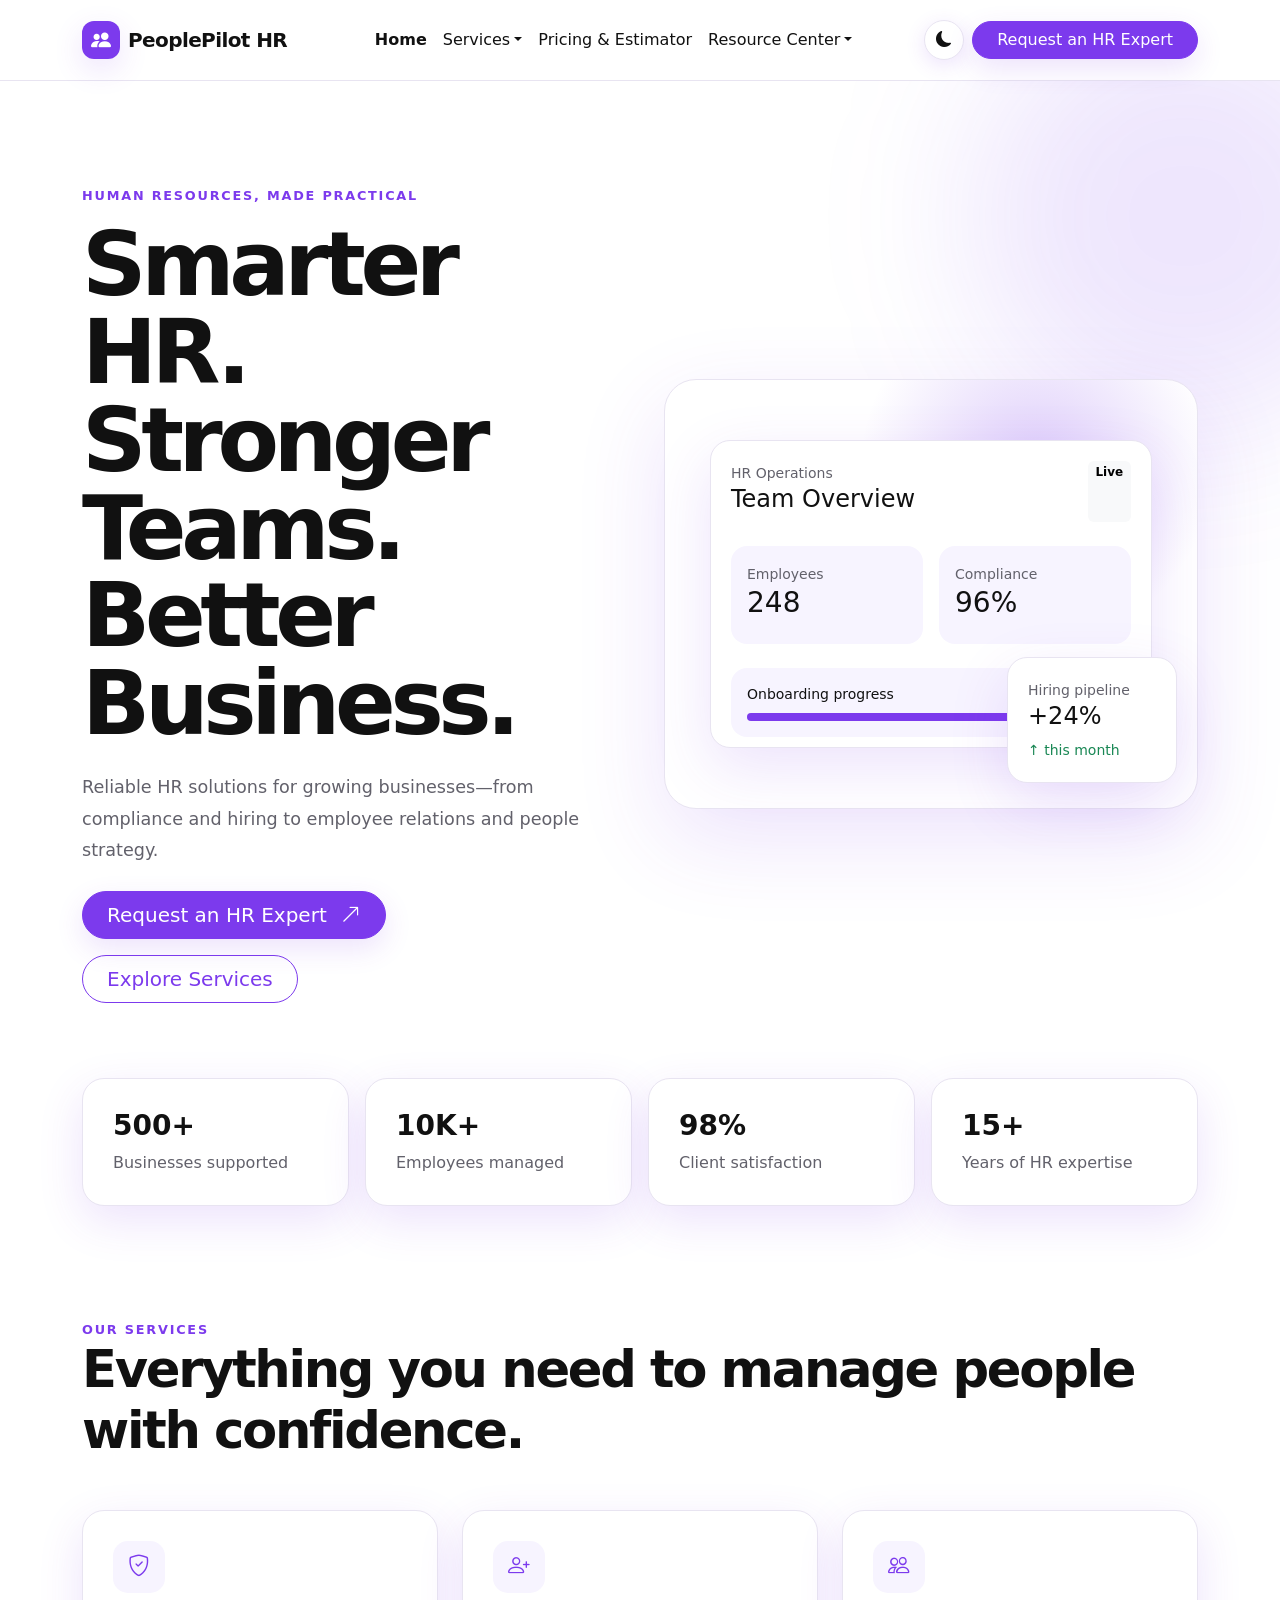
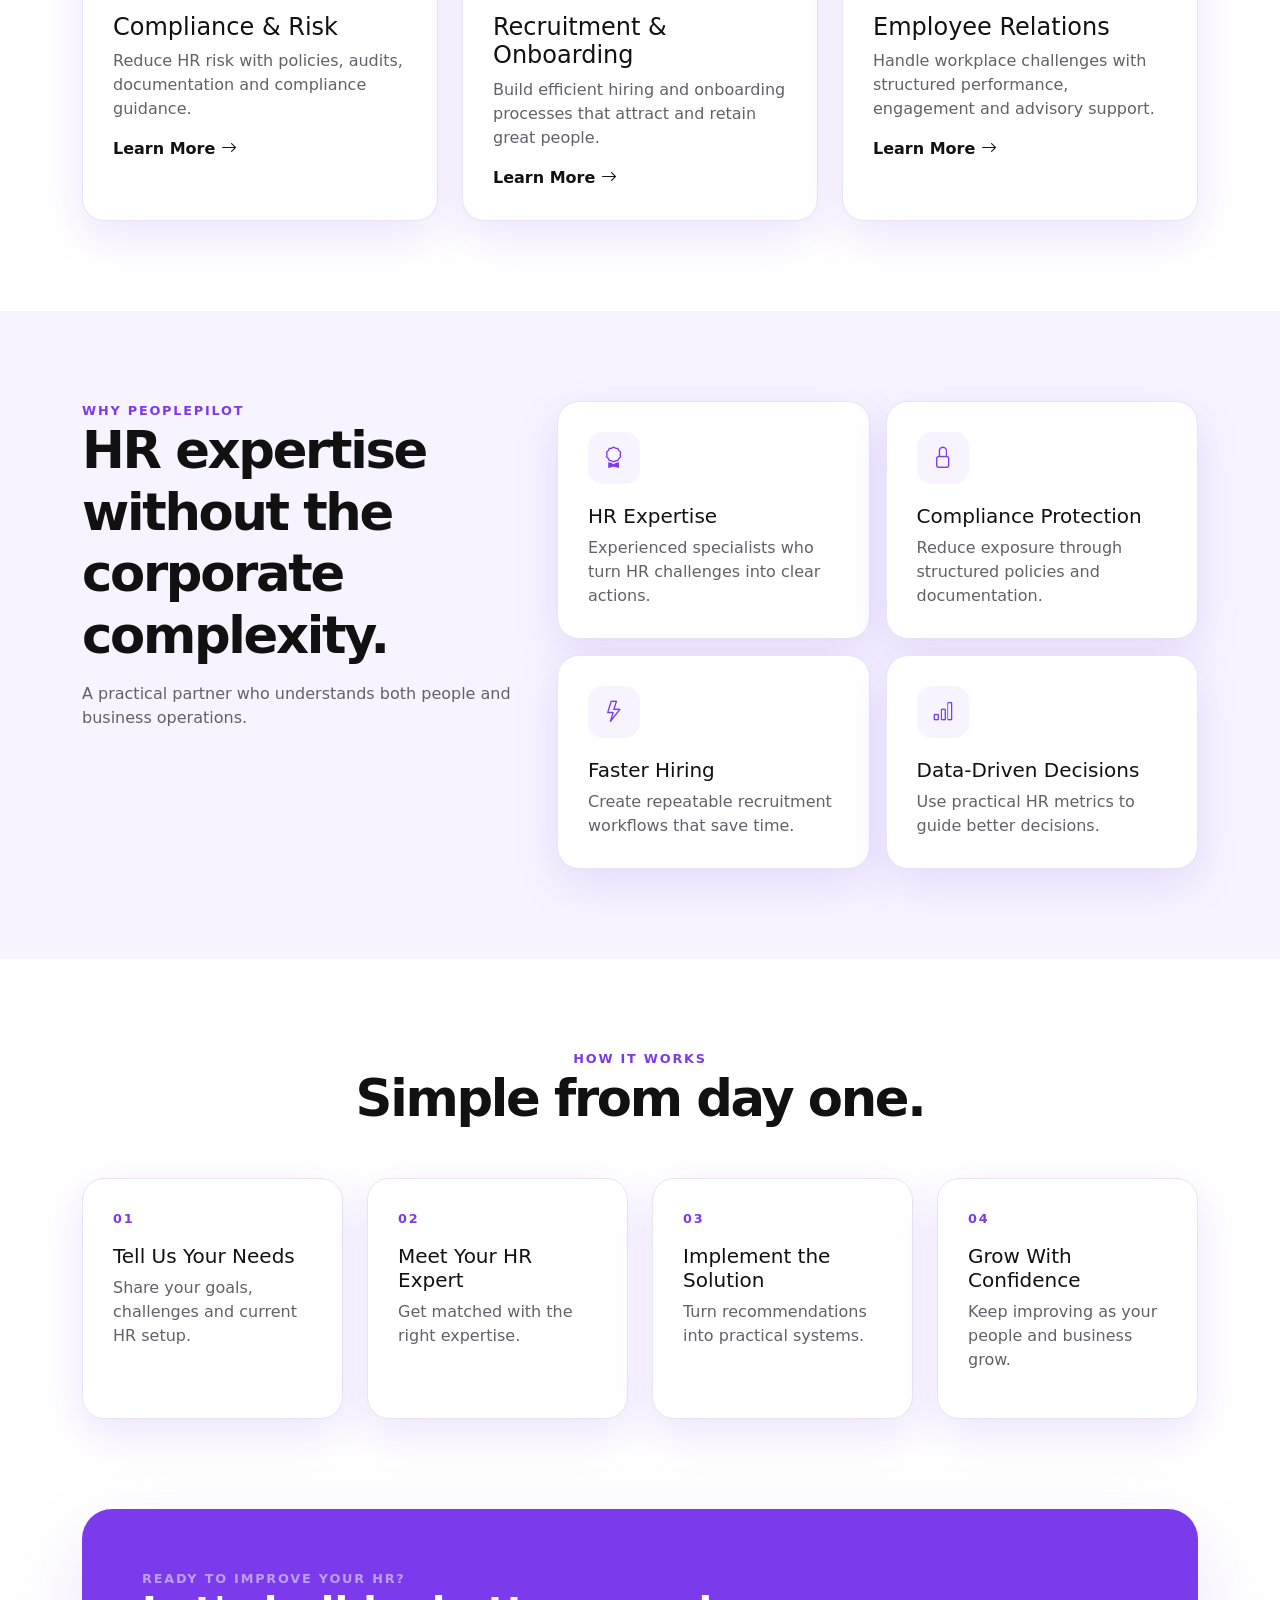
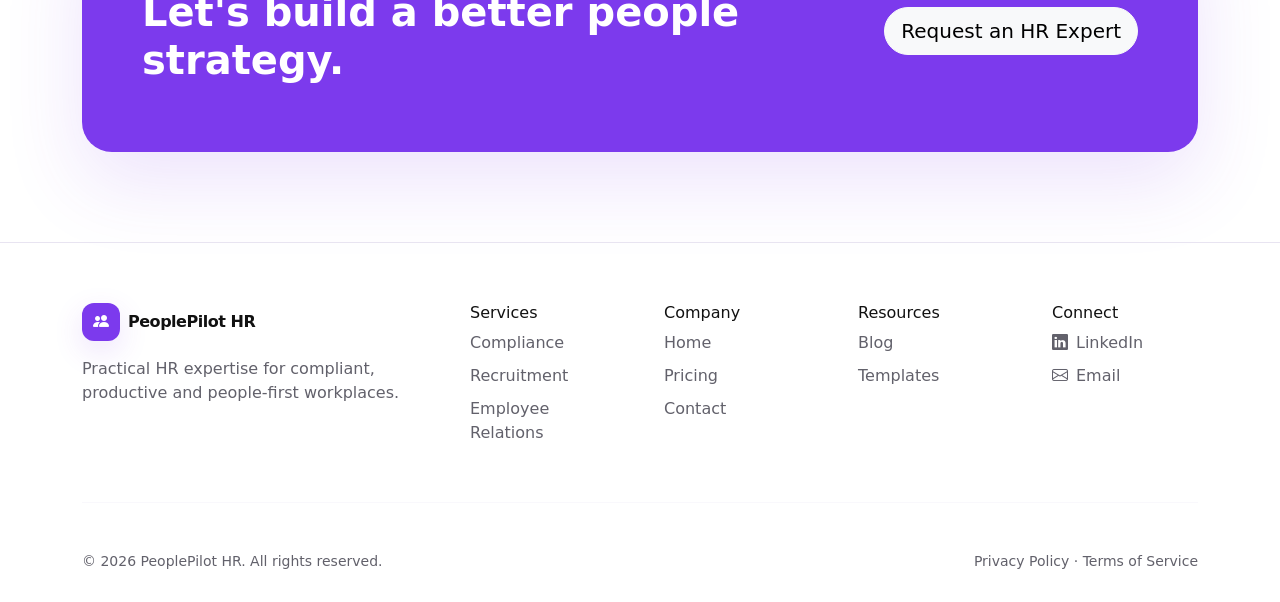
==== index.html @ c68fca04 "java script code commit" ====
<!doctype html>
<html lang="en">

<head>
    <meta charset="utf-8">
    <meta name="viewport" content="width=device-width,initial-scale=1">
    <meta name="description" content="Modern HR consulting and people services.">
    <title>Smarter HR. Stronger Teams. | PeoplePilot HR</title>
    <link href="https://cdn.jsdelivr.net/npm/bootstrap@5.3.3/dist/css/bootstrap.min.css" rel="stylesheet">
    <link href="https://cdn.jsdelivr.net/npm/bootstrap-icons@1.11.3/font/bootstrap-icons.css" rel="stylesheet">
    <link href="css/style.css" rel="stylesheet">
</head>

<body>
    <nav class="navbar navbar-expand-lg sticky-top">
        <div class="container py-2"><a class="navbar-brand d-flex align-items-center gap-2" href="index.html"><span
                    class="mark"><i class="bi bi-people-fill"></i></span><span class="brand">PeoplePilot
                    HR</span></a><button class="navbar-toggler" data-bs-toggle="collapse" data-bs-target="#nav"><i
                    class="bi bi-list fs-2"></i></button>
            <div class="collapse navbar-collapse" id="nav">
                <ul class="navbar-nav mx-auto mb-2 mb-lg-0">
                    <li class="nav-item"><a class="nav-link fw-bold" href="index.html">Home</a></li>
                    <li class="nav-item dropdown"><a class="nav-link dropdown-toggle " data-bs-toggle="dropdown"
                            href="#">Services</a>
                        <ul class="dropdown-menu">
                            <li><a class="dropdown-item" href="compliance.html">Compliance & Risk</a></li>
                            <li><a class="dropdown-item" href="recruitment.html">Recruitment & Onboarding</a></li>
                            <li><a class="dropdown-item" href="employee-relations.html">Employee Relations</a></li>
                        </ul>
                    </li>
                    <li><a class="nav-link " href="pricing.html">Pricing & Estimator</a></li>
                    <li class="nav-item dropdown"><a class="nav-link dropdown-toggle" data-bs-toggle="dropdown"
                            href="#">Resource Center</a>
                        <ul class="dropdown-menu">
                            <li><a class="dropdown-item" href="resources.html#blog">Blog</a></li>
                            <li><a class="dropdown-item" href="resources.html#templates">Templates</a></li>
                        </ul>
                    </li>
                </ul>
                <div class="d-flex align-items-center gap-2"><button id="themeToggle" class="theme"
                        aria-label="Toggle theme"><i id="themeIcon"></i></button><a
                        class="btn btn-purple rounded-pill px-4" href="contact.html">Request an HR Expert</a></div>
            </div>
        </div>
    </nav>
    <main>
        <section class="hero">
            <div class="container">
                <div class="row align-items-center g-5">
                    <div class="col-lg-6 reveal">
                        <div class="eyebrow mb-3">Human resources, made practical</div>
                        <h1>Smarter HR.<br>Stronger Teams.<br>Better Business.</h1>
                        <p class="copy mt-4">Reliable HR solutions for growing businesses—from compliance and hiring to
                            employee relations and people strategy.</p>
                        <div class="d-flex flex-wrap gap-3 mt-4"><a class="btn btn-purple btn-lg rounded-pill px-4"
                                href="contact.html">Request an HR Expert <i class="bi bi-arrow-up-right ms-2"></i></a><a
                                class="btn btn-outline-purple btn-lg rounded-pill px-4" href="compliance.html">Explore
                                Services</a></div>
                    </div>
                    <div class="col-lg-6 reveal">
                        <div class="visual">
                            <div class="dash main-dash">
                                <div class="d-flex justify-content-between mb-4">
                                    <div><small class="muted">HR Operations</small>
                                        <h4>Team Overview</h4>
                                    </div><span class="badge text-bg-light">Live</span>
                                </div>
                                <div class="row g-3">
                                    <div class="col-6">
                                        <div class="p-3 rounded-4" style="background:var(--soft)"><small
                                                class="muted">Employees</small>
                                            <h3>248</h3>
                                        </div>
                                    </div>
                                    <div class="col-6">
                                        <div class="p-3 rounded-4" style="background:var(--soft)"><small
                                                class="muted">Compliance</small>
                                            <h3>96%</h3>
                                        </div>
                                    </div>
                                </div>
                                <div class="mt-4 p-3 rounded-4" style="background:var(--soft)">
                                    <div class="d-flex justify-content-between small"><span>Onboarding
                                            progress</span><b>82%</b></div>
                                    <div class="progress mt-2" style="height:8px">
                                        <div class="progress-bar" style="width:82%;background:var(--purple)"></div>
                                    </div>
                                </div>
                            </div>
                            <div class="dash small-dash"><small class="muted">Hiring pipeline</small>
                                <h4>+24%</h4><small class="text-success">↑ this month</small>
                            </div>
                        </div>
                    </div>
                </div>
            </div>
        </section>
        <section class="pb-4">
            <div class="container">
                <div class="row g-3">
                    <div class="col-6 col-lg-3 reveal">
                        <div class="cardx">
                            <div class="h3 fw-bold">500+</div>
                            <div class="muted">Businesses supported</div>
                        </div>
                    </div>
                    <div class="col-6 col-lg-3 reveal">
                        <div class="cardx">
                            <div class="h3 fw-bold">10K+</div>
                            <div class="muted">Employees managed</div>
                        </div>
                    </div>
                    <div class="col-6 col-lg-3 reveal">
                        <div class="cardx">
                            <div class="h3 fw-bold">98%</div>
                            <div class="muted">Client satisfaction</div>
                        </div>
                    </div>
                    <div class="col-6 col-lg-3 reveal">
                        <div class="cardx">
                            <div class="h3 fw-bold">15+</div>
                            <div class="muted">Years of HR expertise</div>
                        </div>
                    </div>
                </div>
            </div>
        </section>
        <section class="section">
            <div class="container">
                <div class="mb-5 reveal">
                    <div class="eyebrow">Our services</div>
                    <h2 class="title">Everything you need to manage people with confidence.</h2>
                </div>
                <div class="row g-4">
                    <div class="col-lg-4 reveal">
                        <div class="cardx">
                            <div class="icon"><i class="bi bi-shield-check"></i></div>
                            <h4>Compliance & Risk</h4>
                            <p class="muted">Reduce HR risk with policies, audits, documentation and compliance
                                guidance.</p><a class="fw-bold" href="compliance.html">Learn More <i
                                    class="bi bi-arrow-right"></i></a>
                        </div>
                    </div>
                    <div class="col-lg-4 reveal">
                        <div class="cardx">
                            <div class="icon"><i class="bi bi-person-plus"></i></div>
                            <h4>Recruitment & Onboarding</h4>
                            <p class="muted">Build efficient hiring and onboarding processes that attract and retain
                                great people.</p><a class="fw-bold" href="recruitment.html">Learn More <i
                                    class="bi bi-arrow-right"></i></a>
                        </div>
                    </div>
                    <div class="col-lg-4 reveal">
                        <div class="cardx">
                            <div class="icon"><i class="bi bi-people"></i></div>
                            <h4>Employee Relations</h4>
                            <p class="muted">Handle workplace challenges with structured performance, engagement and
                                advisory support.</p><a class="fw-bold" href="employee-relations.html">Learn More <i
                                    class="bi bi-arrow-right"></i></a>
                        </div>
                    </div>
                </div>
            </div>
        </section>
        <section class="section" style="background:var(--soft)">
            <div class="container">
                <div class="row g-4">
                    <div class="col-lg-5 reveal">
                        <div class="eyebrow">Why PeoplePilot</div>
                        <h2 class="title">HR expertise without the corporate complexity.</h2>
                        <p class="muted mt-3">A practical partner who understands both people and business operations.
                        </p>
                    </div>
                    <div class="col-lg-7">
                        <div class="row g-3">
                            <div class="col-md-6 reveal">
                                <div class="cardx">
                                    <div class="icon"><i class="bi bi-award"></i></div>
                                    <h5>HR Expertise</h5>
                                    <p class="muted mb-0">Experienced specialists who turn HR challenges into clear
                                        actions.</p>
                                </div>
                            </div>
                            <div class="col-md-6 reveal">
                                <div class="cardx">
                                    <div class="icon"><i class="bi bi-lock"></i></div>
                                    <h5>Compliance Protection</h5>
                                    <p class="muted mb-0">Reduce exposure through structured policies and documentation.
                                    </p>
                                </div>
                            </div>
                            <div class="col-md-6 reveal">
                                <div class="cardx">
                                    <div class="icon"><i class="bi bi-lightning"></i></div>
                                    <h5>Faster Hiring</h5>
                                    <p class="muted mb-0">Create repeatable recruitment workflows that save time.</p>
                                </div>
                            </div>
                            <div class="col-md-6 reveal">
                                <div class="cardx">
                                    <div class="icon"><i class="bi bi-bar-chart"></i></div>
                                    <h5>Data-Driven Decisions</h5>
                                    <p class="muted mb-0">Use practical HR metrics to guide better decisions.</p>
                                </div>
                            </div>
                        </div>
                    </div>
                </div>
            </div>
        </section>
        <section class="section">
            <div class="container">
                <div class="text-center mb-5">
                    <div class="eyebrow">How it works</div>
                    <h2 class="title">Simple from day one.</h2>
                </div>
                <div class="row g-4">
                    <div class="col-md-6 col-lg-3 reveal">
                        <div class="cardx">
                            <div class="eyebrow">01</div>
                            <h5 class="mt-3">Tell Us Your Needs</h5>
                            <p class="muted">Share your goals, challenges and current HR setup.</p>
                        </div>
                    </div>
                    <div class="col-md-6 col-lg-3 reveal">
                        <div class="cardx">
                            <div class="eyebrow">02</div>
                            <h5 class="mt-3">Meet Your HR Expert</h5>
                            <p class="muted">Get matched with the right expertise.</p>
                        </div>
                    </div>
                    <div class="col-md-6 col-lg-3 reveal">
                        <div class="cardx">
                            <div class="eyebrow">03</div>
                            <h5 class="mt-3">Implement the Solution</h5>
                            <p class="muted">Turn recommendations into practical systems.</p>
                        </div>
                    </div>
                    <div class="col-md-6 col-lg-3 reveal">
                        <div class="cardx">
                            <div class="eyebrow">04</div>
                            <h5 class="mt-3">Grow With Confidence</h5>
                            <p class="muted">Keep improving as your people and business grow.</p>
                        </div>
                    </div>
                </div>
            </div>
        </section>
        <section class="section pt-0">
            <div class="container reveal">
                <div class="cta">
                    <div class="row align-items-center g-4">
                        <div class="col-lg-8">
                            <div class="eyebrow text-white-50">Ready to improve your HR?</div>
                            <h2 class="display-6 fw-bold">Let's build a better people strategy.</h2>
                        </div>
                        <div class="col-lg-4 text-lg-end"><a href="contact.html"
                                class="btn btn-light btn-lg rounded-pill">Request an HR Expert</a></div>
                    </div>
                </div>
            </div>
        </section>
    </main>
    <footer>
        <div class="container">
            <div class="row g-5">
                <div class="col-lg-4">
                    <div class="d-flex align-items-center gap-2 mb-3"><span class="mark"><i
                                class="bi bi-people-fill"></i></span><span class="brand">PeoplePilot HR</span></div>
                    <p class="muted">Practical HR expertise for compliant, productive and people-first workplaces.</p>
                </div>
                <div class="col-6 col-lg-2">
                    <h6>Services</h6><a class="flink" href="compliance.html">Compliance</a><a class="flink"
                        href="recruitment.html">Recruitment</a><a class="flink" href="employee-relations.html">Employee
                        Relations</a>
                </div>
                <div class="col-6 col-lg-2">
                    <h6>Company</h6><a class="flink" href="index.html">Home</a><a class="flink"
                        href="pricing.html">Pricing</a><a class="flink" href="contact.html">Contact</a>
                </div>
                <div class="col-6 col-lg-2">
                    <h6>Resources</h6><a class="flink" href="resources.html#blog">Blog</a><a class="flink"
                        href="resources.html#templates">Templates</a>
                </div>
                <div class="col-6 col-lg-2">
                    <h6>Connect</h6><a class="flink" href="#"><i class="bi bi-linkedin me-2"></i>LinkedIn</a><a
                        class="flink" href="#"><i class="bi bi-envelope me-2"></i>Email</a>
                </div>
            </div>
            <hr class="my-5" style="border-color:var(--border)">
            <div class="d-flex justify-content-between flex-wrap gap-2 small muted"><span>© 2026 PeoplePilot HR. All
                    rights reserved.</span><span>Privacy Policy · Terms of Service</span></div>
        </div>
    </footer>
    <script src="https://cdn.jsdelivr.net/npm/bootstrap@5.3.3/dist/js/bootstrap.bundle.min.js"></script>
    <script src="js/script.js"></script>
</body>

</html>
---- css/style.css ----
:root {
    --purple: #7c3aed;
    --bg: #fff;
    --surface: #fff;
    --soft: #f7f4ff;
    --text: #111;
    --muted: #62616b;
    --border: #e8e4f1;
    --shadow: rgba(124, 58, 237, .14)
}

[data-theme=dark] {
    --bg: #070707;
    --surface: #111;
    --soft: #17121f;
    --text: #fff;
    --muted: #b8b4c1;
    --border: #2a2232;
    --shadow: rgba(139, 92, 246, .25)
}

* {
    box-sizing: border-box
}

html {
    scroll-behavior: smooth
}

body {
    margin: 0;
    background: var(--bg);
    color: var(--text);
    font-family: Inter, system-ui, -apple-system, "Segoe UI", sans-serif;
    transition: .25s
}

a {
    color: inherit;
    text-decoration: none
}

.navbar {
    background: color-mix(in srgb, var(--bg) 90%, transparent) !important;
    backdrop-filter: blur(14px);
    border-bottom: 1px solid var(--border)
}

.navbar .nav-link,
.navbar .navbar-brand {
    color: var(--text) !important
}

.nav-link:hover {
    color: var(--purple) !important
}

.brand {
    font-weight: 850;
    letter-spacing: -.03em
}

.mark {
    width: 38px;
    height: 38px;
    display: grid;
    place-items: center;
    border-radius: 12px;
    background: var(--purple);
    color: #fff;
    box-shadow: 0 10px 30px var(--shadow)
}

.btn-purple {
    background: var(--purple);
    color: #fff;
    border: 1px solid var(--purple);
    box-shadow: 0 10px 28px var(--shadow)
}

.btn-purple:hover {
    background: #5b21b6;
    color: #fff;
    transform: translateY(-2px)
}

.btn-outline-purple {
    color: var(--purple);
    border: 1px solid var(--purple)
}

.btn-outline-purple:hover {
    background: var(--purple);
    color: #fff
}

.theme {
    width: 40px;
    height: 40px;
    border-radius: 50%;
    border: 1px solid var(--border);
    background: var(--surface);
    color: var(--text);
    display: grid;
    place-items: center;
    box-shadow: 0 5px 20px var(--shadow)
}

.hero {
    padding: 105px 0 75px;
    overflow: hidden;
    position: relative
}

.hero:before {
    content: "";
    position: absolute;
    width: 430px;
    height: 430px;
    border-radius: 50%;
    background: #7c3aed20;
    filter: blur(75px);
    right: -120px;
    top: -80px
}

.eyebrow {
    color: var(--purple);
    font-size: .8rem;
    font-weight: 800;
    text-transform: uppercase;
    letter-spacing: .14em
}

.hero h1 {
    font-size: clamp(2.8rem, 7vw, 5.7rem);
    line-height: .98;
    letter-spacing: -.06em;
    font-weight: 850
}

.copy {
    color: var(--muted);
    line-height: 1.8;
    font-size: 1.1rem;
    max-width: 650px
}

.visual {
    min-height: 430px;
    border: 1px solid var(--border);
    border-radius: 32px;
    background: radial-gradient(circle at 70% 20%, #7c3aed40, transparent 35%), var(--surface);
    box-shadow: 0 30px 90px var(--shadow);
    position: relative
}

.dash {
    position: absolute;
    background: var(--surface);
    border: 1px solid var(--border);
    border-radius: 20px;
    box-shadow: 0 20px 60px var(--shadow);
    padding: 20px
}

.main-dash {
    inset: 60px 45px
}

.small-dash {
    right: 20px;
    bottom: 25px;
    width: 170px
}

.section {
    padding: 90px 0
}

.title {
    font-weight: 850;
    letter-spacing: -.045em;
    font-size: clamp(2rem, 4vw, 3.2rem)
}

.muted {
    color: var(--muted)
}

.cardx {
    background: var(--surface);
    border: 1px solid var(--border);
    border-radius: 22px;
    box-shadow: 0 15px 45px var(--shadow);
    padding: 30px;
    height: 100%;
    transition: .25s
}

.cardx:hover {
    transform: translateY(-7px);
    box-shadow: 0 25px 65px var(--shadow)
}

.icon {
    width: 52px;
    height: 52px;
    display: grid;
    place-items: center;
    border-radius: 15px;
    background: var(--soft);
    color: var(--purple);
    font-size: 1.35rem;
    margin-bottom: 20px
}

.page-hero {
    padding: 100px 0 65px;
    background: linear-gradient(180deg, var(--soft), transparent)
}

.price {
    font-size: 2.8rem;
    font-weight: 850
}

.featured {
    border: 2px solid var(--purple);
    transform: translateY(-8px)
}

.estimator,
.contact {
    background: var(--surface);
    border: 1px solid var(--border);
    border-radius: 26px;
    box-shadow: 0 20px 70px var(--shadow);
    padding: 35px
}

.form-control,
.form-select {
    background: var(--surface) !important;
    color: var(--text) !important;
    border-color: var(--border)
}

.form-control::placeholder {
    color: var(--muted)
}

.result {
    padding: 24px;
    border-radius: 20px;
    background: var(--soft);
    border: 1px solid var(--border)
}

.resource {
    overflow: hidden;
    padding: 0
}

.resource-img {
    height: 190px;
    background: radial-gradient(circle at 30% 30%, #7c3aed66, transparent 35%), linear-gradient(135deg, #19131f, #5b21b6)
}

.resource-body {
    padding: 25px
}

.cta {
    padding: 60px;
    border-radius: 30px;
    background: var(--purple);
    color: #fff;
    box-shadow: 0 30px 80px var(--shadow)
}

footer {
    border-top: 1px solid var(--border);
    padding: 60px 0 30px
}

.flink {
    display: block;
    color: var(--muted);
    margin: 9px 0
}

.flink:hover {
    color: var(--purple)
}

.reveal {
    opacity: 0;
    transform: translateY(22px);
    transition: .7s
}

.reveal.visible {
    opacity: 1;
    transform: none
}

@media(max-width:991px) {
    .hero {
        padding-top: 75px
    }

    .featured {
        transform: none
    }
}

@media(max-width:575px) {
    .section {
        padding: 65px 0
    }

    .hero {
        padding: 65px 0 50px
    }

    .visual {
        min-height: 300px;
        border-radius: 24px
    }

    .main-dash {
        inset: 35px 20px
    }

    .small-dash {
        display: none
    }

    .cta {
        padding: 35px 25px
    }
}
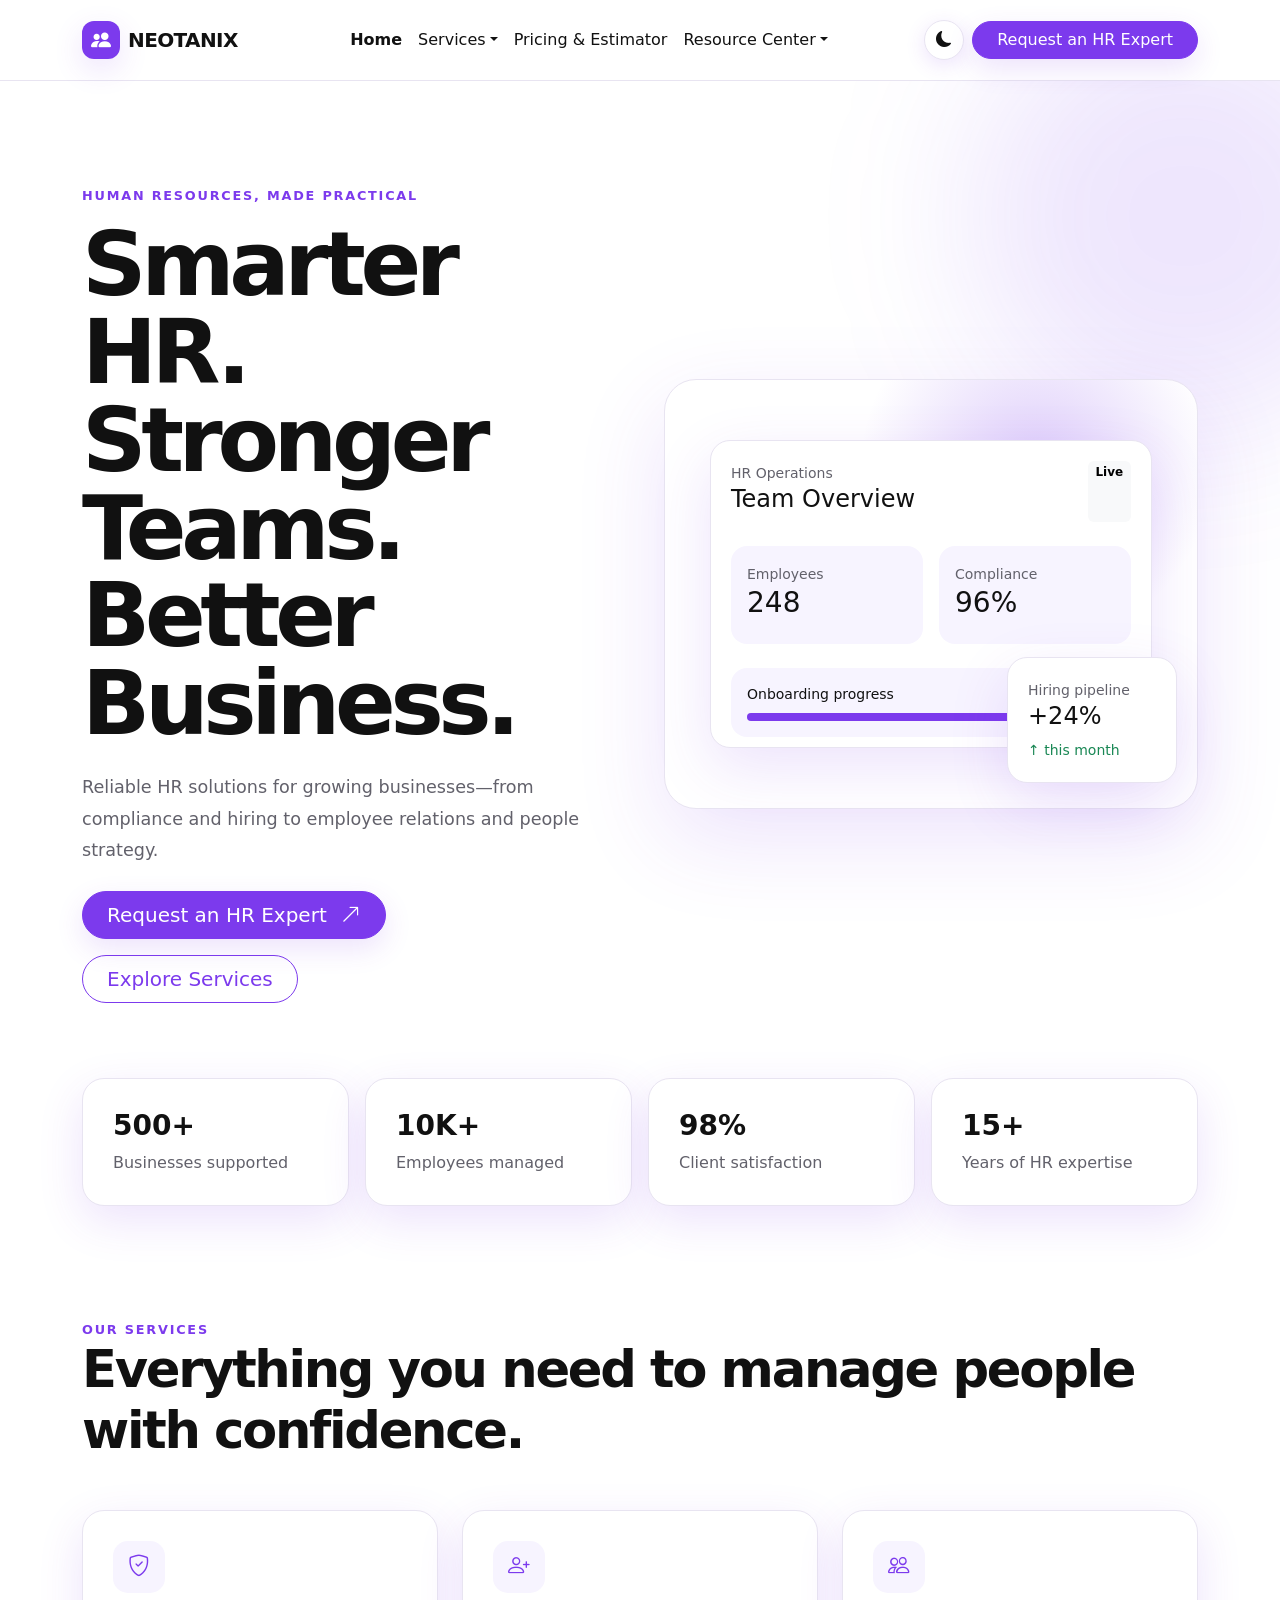
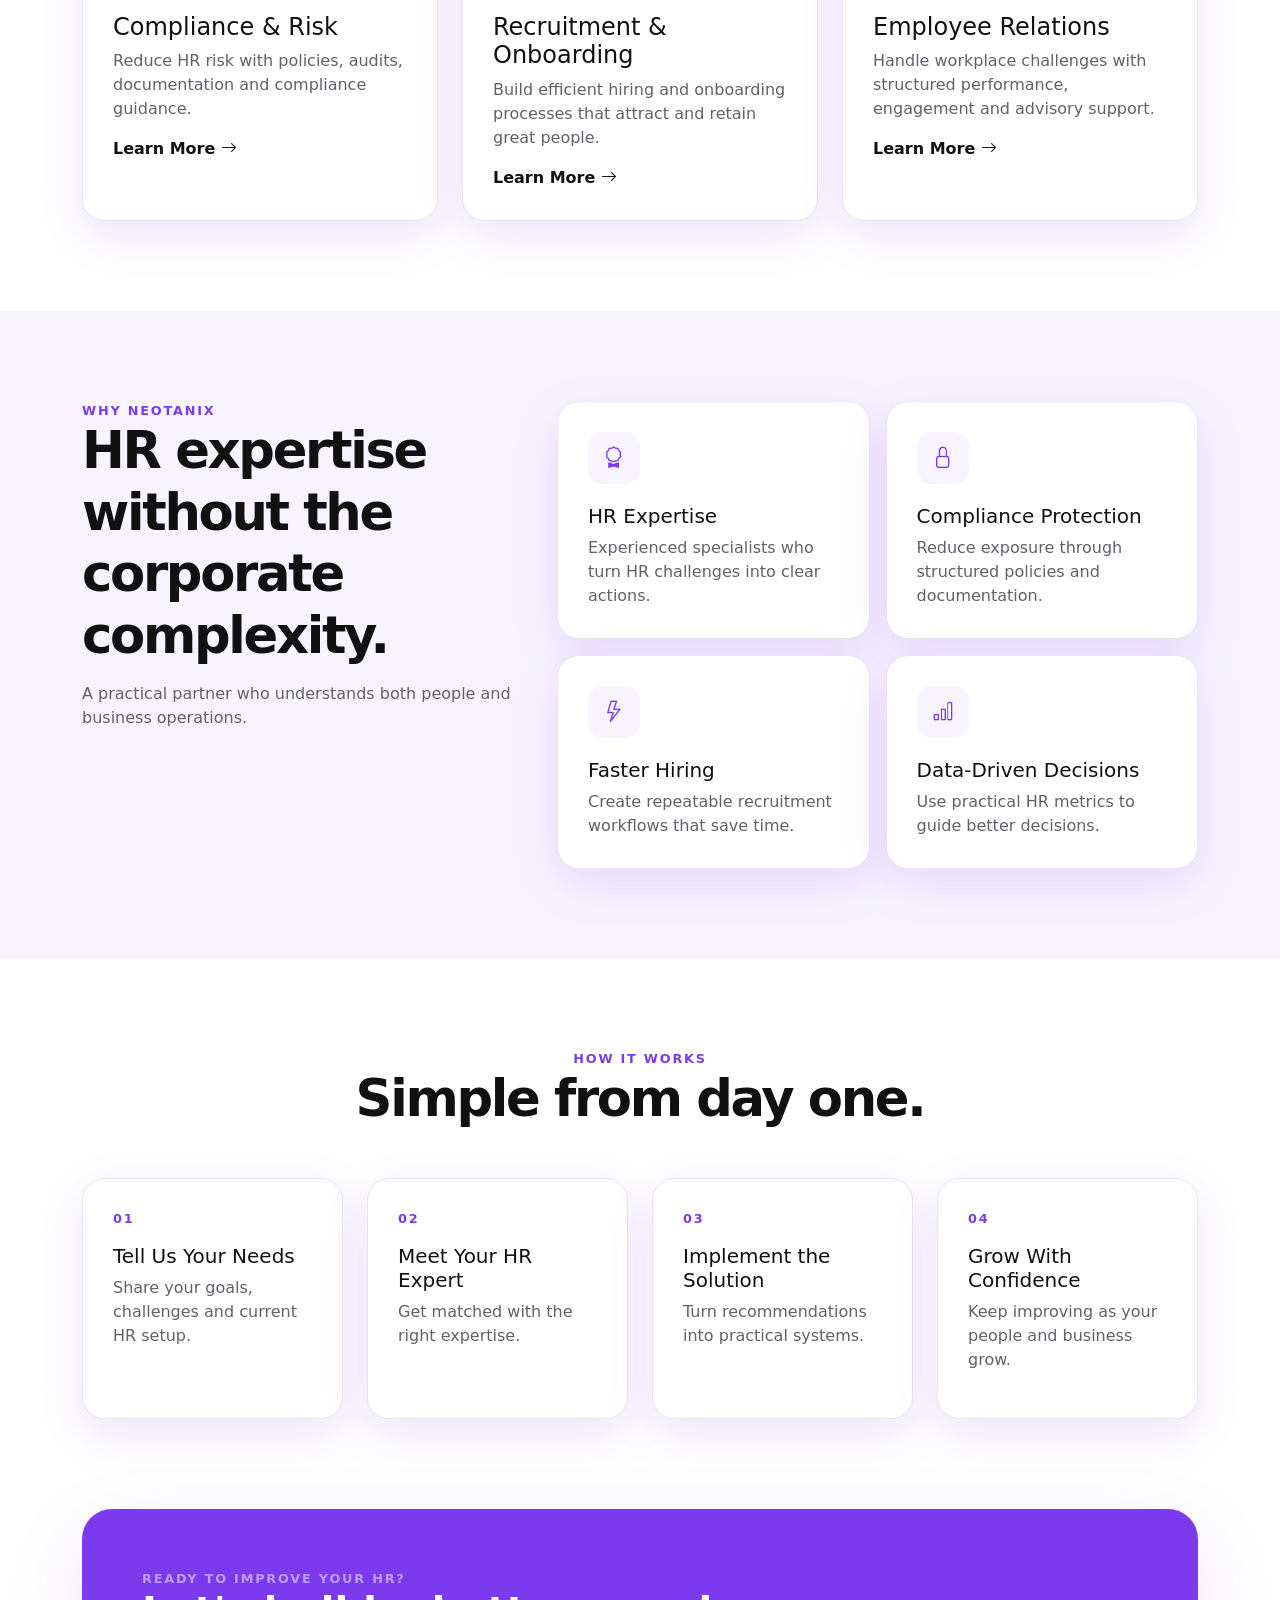
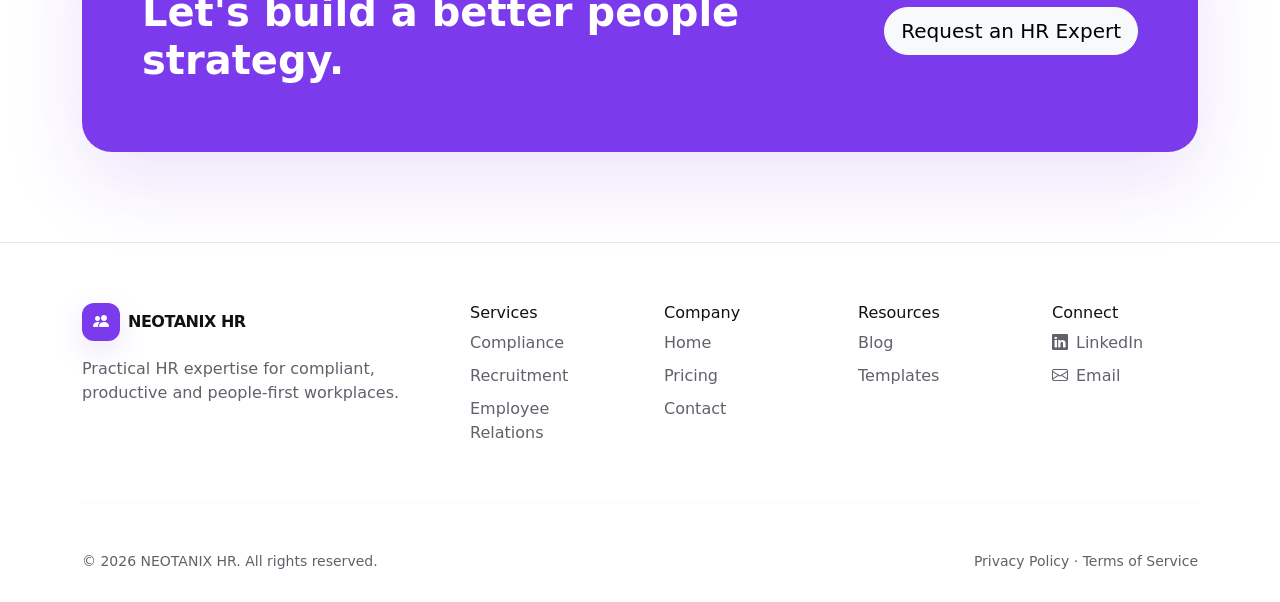
==== commit 3d1f8b80: "make footer and header in seperate file and changes javascript code" ====
--- a/index.html
+++ b/index.html
@@ -5,44 +5,14 @@
     <meta charset="utf-8">
     <meta name="viewport" content="width=device-width,initial-scale=1">
     <meta name="description" content="Modern HR consulting and people services.">
-    <title>Smarter HR. Stronger Teams. | PeoplePilot HR</title>
+    <title>Smarter HR. Stronger Teams. | NEOTANIX HR</title>
     <link href="https://cdn.jsdelivr.net/npm/bootstrap@5.3.3/dist/css/bootstrap.min.css" rel="stylesheet">
     <link href="https://cdn.jsdelivr.net/npm/bootstrap-icons@1.11.3/font/bootstrap-icons.css" rel="stylesheet">
     <link href="css/style.css" rel="stylesheet">
 </head>
 
 <body>
-    <nav class="navbar navbar-expand-lg sticky-top">
-        <div class="container py-2"><a class="navbar-brand d-flex align-items-center gap-2" href="index.html"><span
-                    class="mark"><i class="bi bi-people-fill"></i></span><span class="brand">PeoplePilot
-                    HR</span></a><button class="navbar-toggler" data-bs-toggle="collapse" data-bs-target="#nav"><i
-                    class="bi bi-list fs-2"></i></button>
-            <div class="collapse navbar-collapse" id="nav">
-                <ul class="navbar-nav mx-auto mb-2 mb-lg-0">
-                    <li class="nav-item"><a class="nav-link fw-bold" href="index.html">Home</a></li>
-                    <li class="nav-item dropdown"><a class="nav-link dropdown-toggle " data-bs-toggle="dropdown"
-                            href="#">Services</a>
-                        <ul class="dropdown-menu">
-                            <li><a class="dropdown-item" href="compliance.html">Compliance & Risk</a></li>
-                            <li><a class="dropdown-item" href="recruitment.html">Recruitment & Onboarding</a></li>
-                            <li><a class="dropdown-item" href="employee-relations.html">Employee Relations</a></li>
-                        </ul>
-                    </li>
-                    <li><a class="nav-link " href="pricing.html">Pricing & Estimator</a></li>
-                    <li class="nav-item dropdown"><a class="nav-link dropdown-toggle" data-bs-toggle="dropdown"
-                            href="#">Resource Center</a>
-                        <ul class="dropdown-menu">
-                            <li><a class="dropdown-item" href="resources.html#blog">Blog</a></li>
-                            <li><a class="dropdown-item" href="resources.html#templates">Templates</a></li>
-                        </ul>
-                    </li>
-                </ul>
-                <div class="d-flex align-items-center gap-2"><button id="themeToggle" class="theme"
-                        aria-label="Toggle theme"><i id="themeIcon"></i></button><a
-                        class="btn btn-purple rounded-pill px-4" href="contact.html">Request an HR Expert</a></div>
-            </div>
-        </div>
-    </nav>
+    <div id="header"></div>
     <main>
         <section class="hero">
             <div class="container">
@@ -166,7 +136,7 @@
             <div class="container">
                 <div class="row g-4">
                     <div class="col-lg-5 reveal">
-                        <div class="eyebrow">Why PeoplePilot</div>
+                        <div class="eyebrow">Why NEOTANIX</div>
                         <h2 class="title">HR expertise without the corporate complexity.</h2>
                         <p class="muted mt-3">A practical partner who understands both people and business operations.
                         </p>
@@ -261,37 +231,8 @@
             </div>
         </section>
     </main>
-    <footer>
-        <div class="container">
-            <div class="row g-5">
-                <div class="col-lg-4">
-                    <div class="d-flex align-items-center gap-2 mb-3"><span class="mark"><i
-                                class="bi bi-people-fill"></i></span><span class="brand">PeoplePilot HR</span></div>
-                    <p class="muted">Practical HR expertise for compliant, productive and people-first workplaces.</p>
-                </div>
-                <div class="col-6 col-lg-2">
-                    <h6>Services</h6><a class="flink" href="compliance.html">Compliance</a><a class="flink"
-                        href="recruitment.html">Recruitment</a><a class="flink" href="employee-relations.html">Employee
-                        Relations</a>
-                </div>
-                <div class="col-6 col-lg-2">
-                    <h6>Company</h6><a class="flink" href="index.html">Home</a><a class="flink"
-                        href="pricing.html">Pricing</a><a class="flink" href="contact.html">Contact</a>
-                </div>
-                <div class="col-6 col-lg-2">
-                    <h6>Resources</h6><a class="flink" href="resources.html#blog">Blog</a><a class="flink"
-                        href="resources.html#templates">Templates</a>
-                </div>
-                <div class="col-6 col-lg-2">
-                    <h6>Connect</h6><a class="flink" href="#"><i class="bi bi-linkedin me-2"></i>LinkedIn</a><a
-                        class="flink" href="#"><i class="bi bi-envelope me-2"></i>Email</a>
-                </div>
-            </div>
-            <hr class="my-5" style="border-color:var(--border)">
-            <div class="d-flex justify-content-between flex-wrap gap-2 small muted"><span>© 2026 PeoplePilot HR. All
-                    rights reserved.</span><span>Privacy Policy · Terms of Service</span></div>
-        </div>
-    </footer>
+    <div id="footer"></div>
+
     <script src="https://cdn.jsdelivr.net/npm/bootstrap@5.3.3/dist/js/bootstrap.bundle.min.js"></script>
     <script src="js/script.js"></script>
 </body>
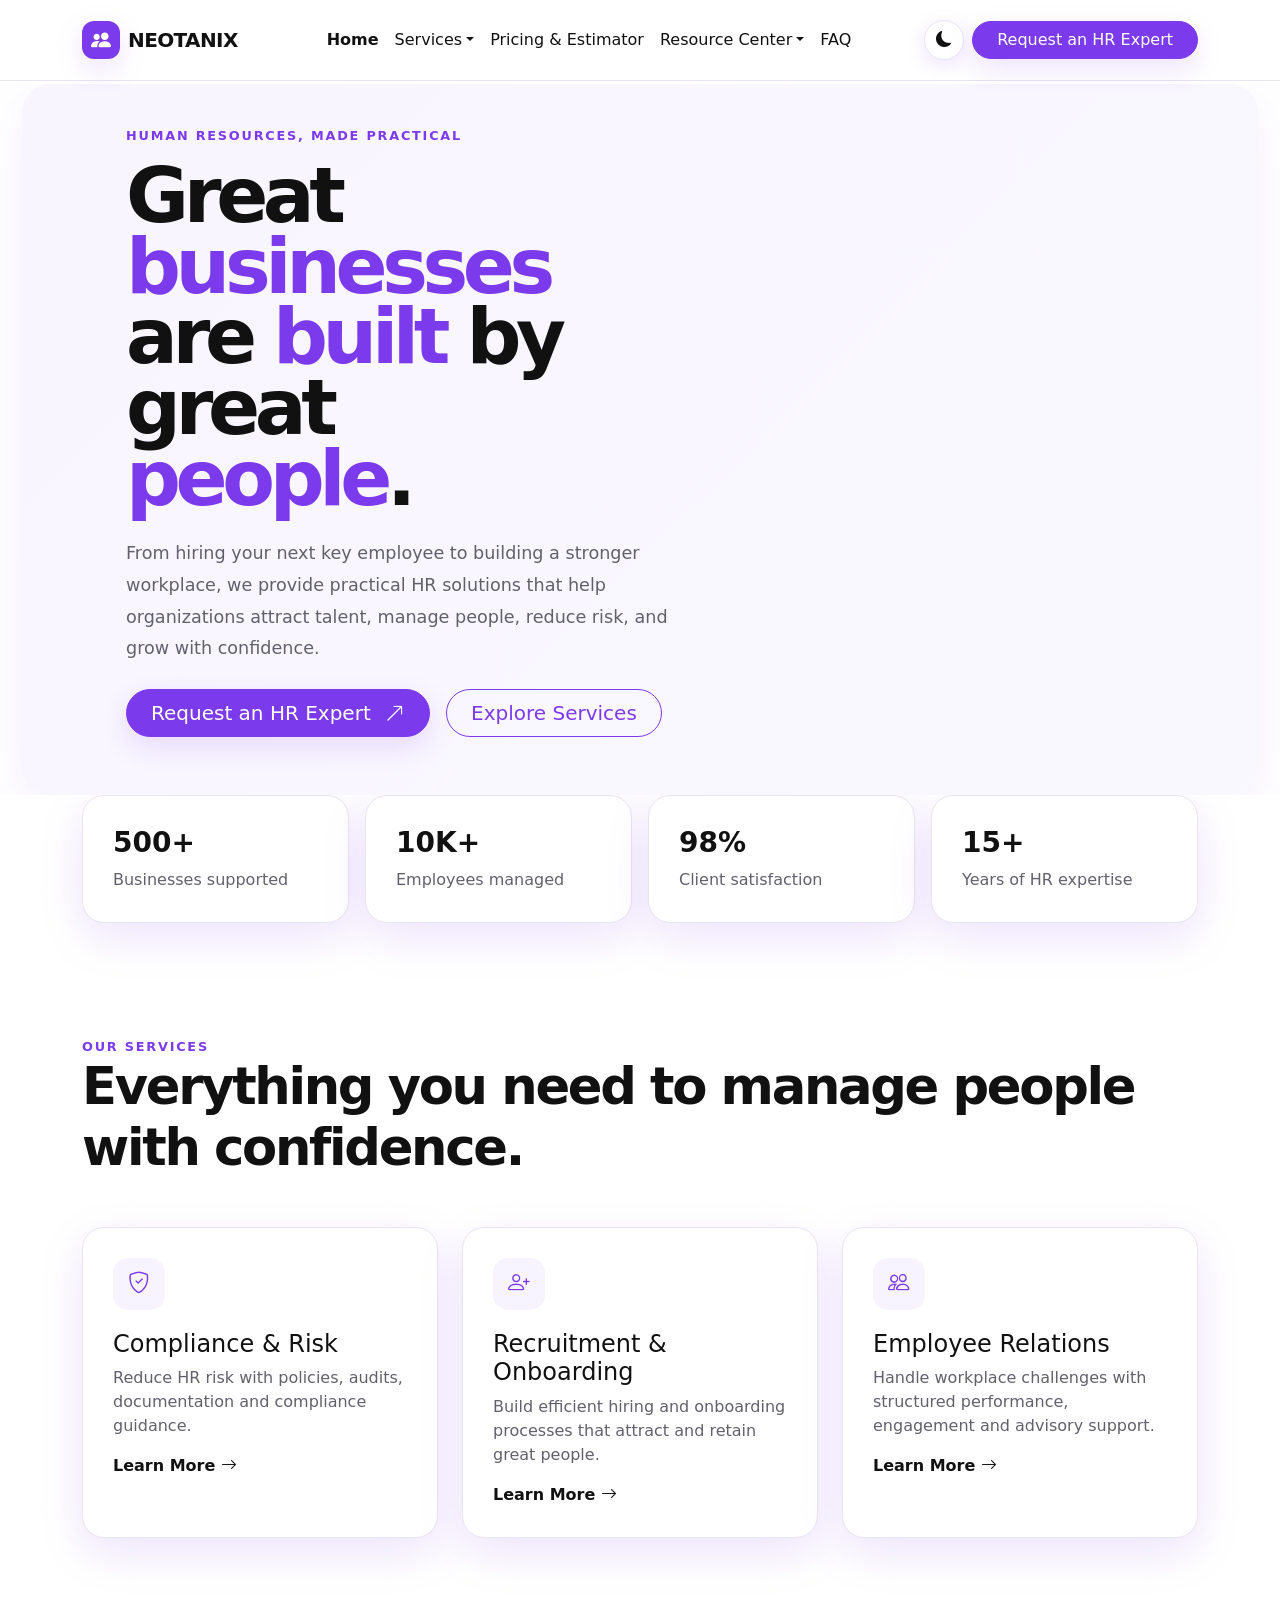
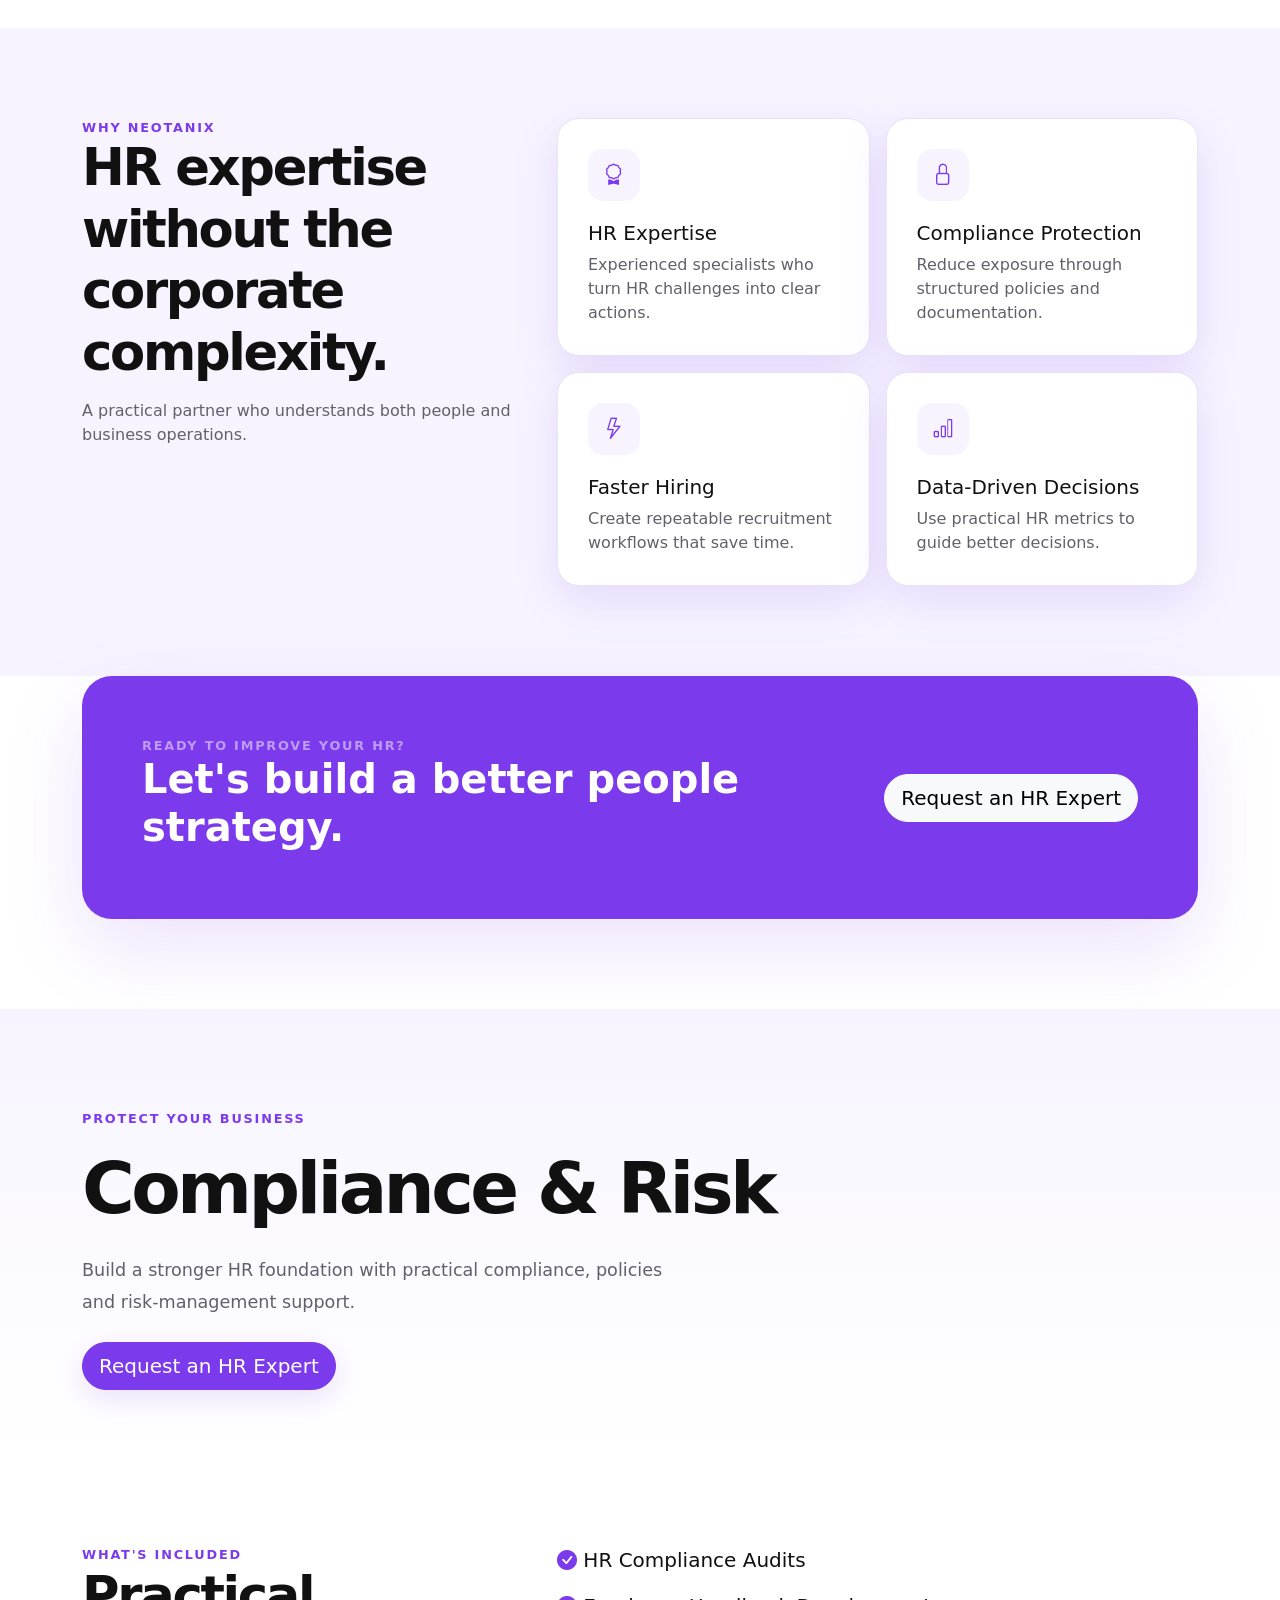
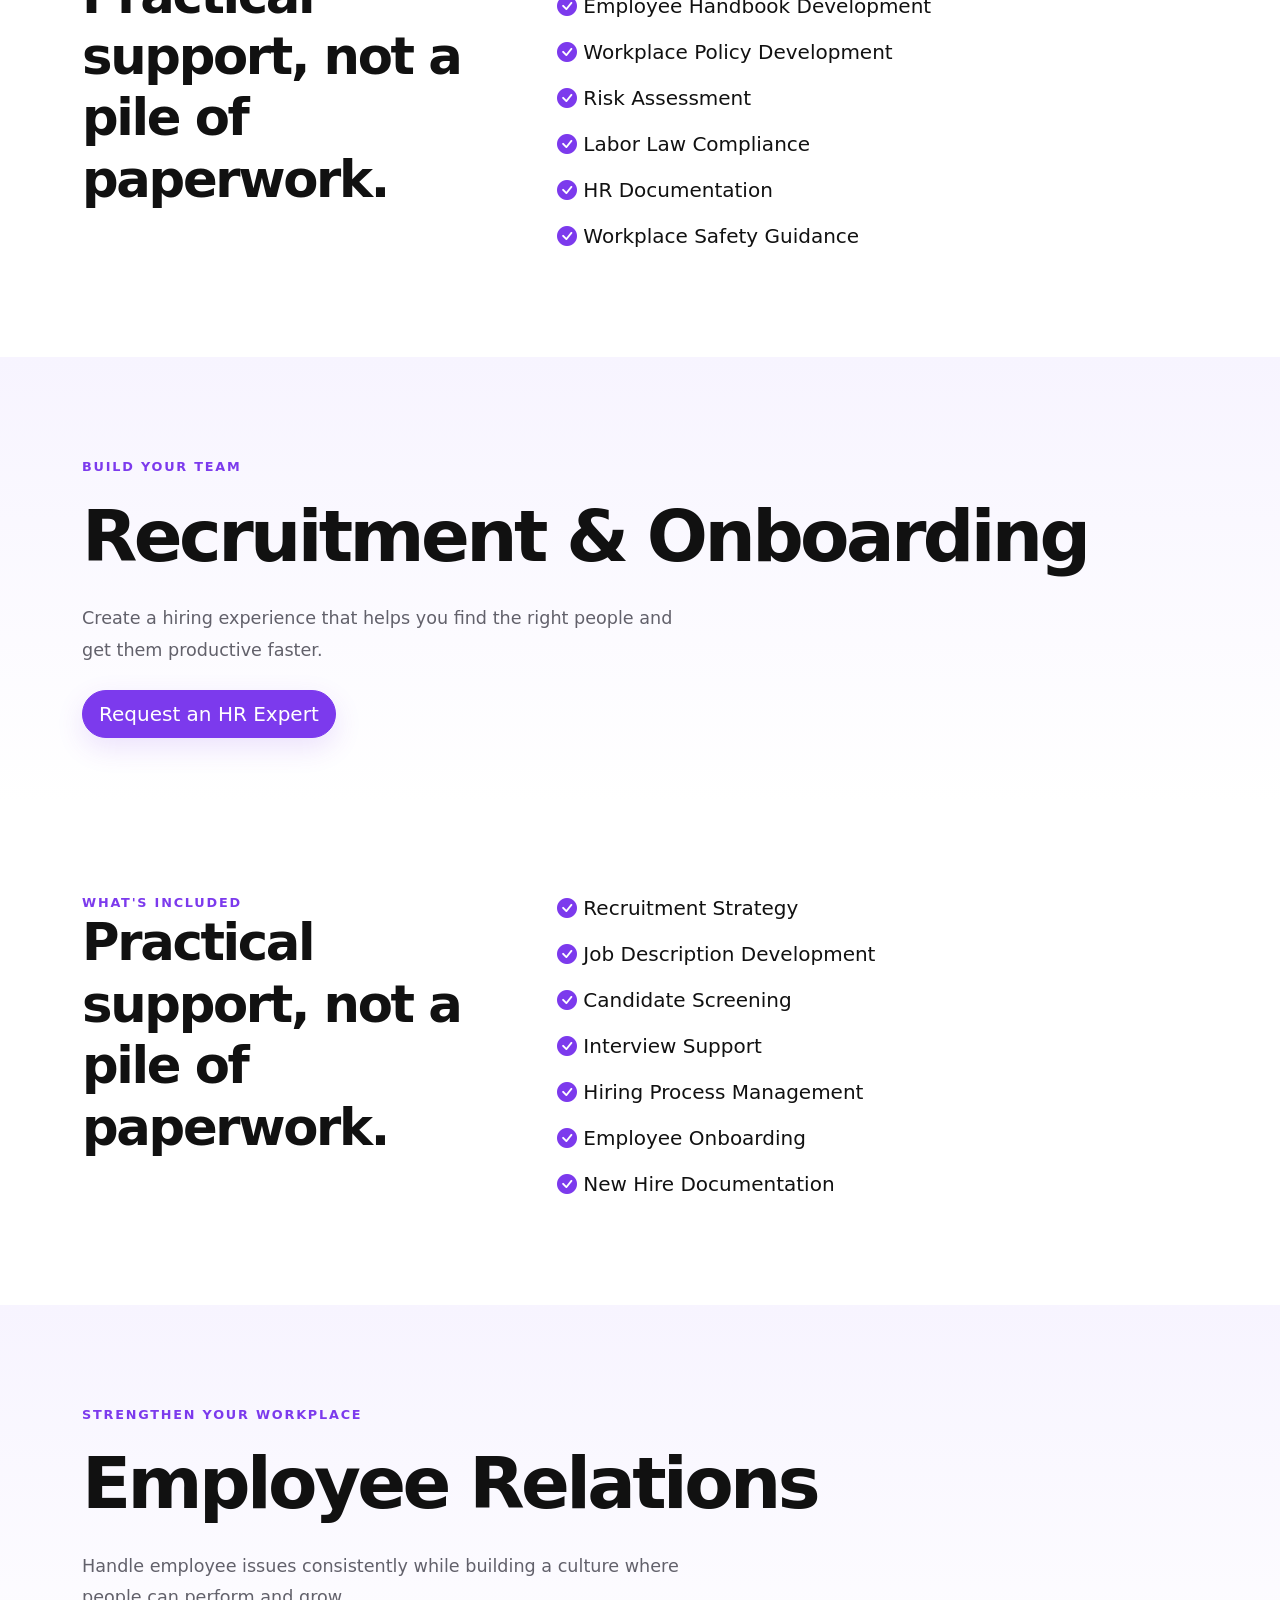
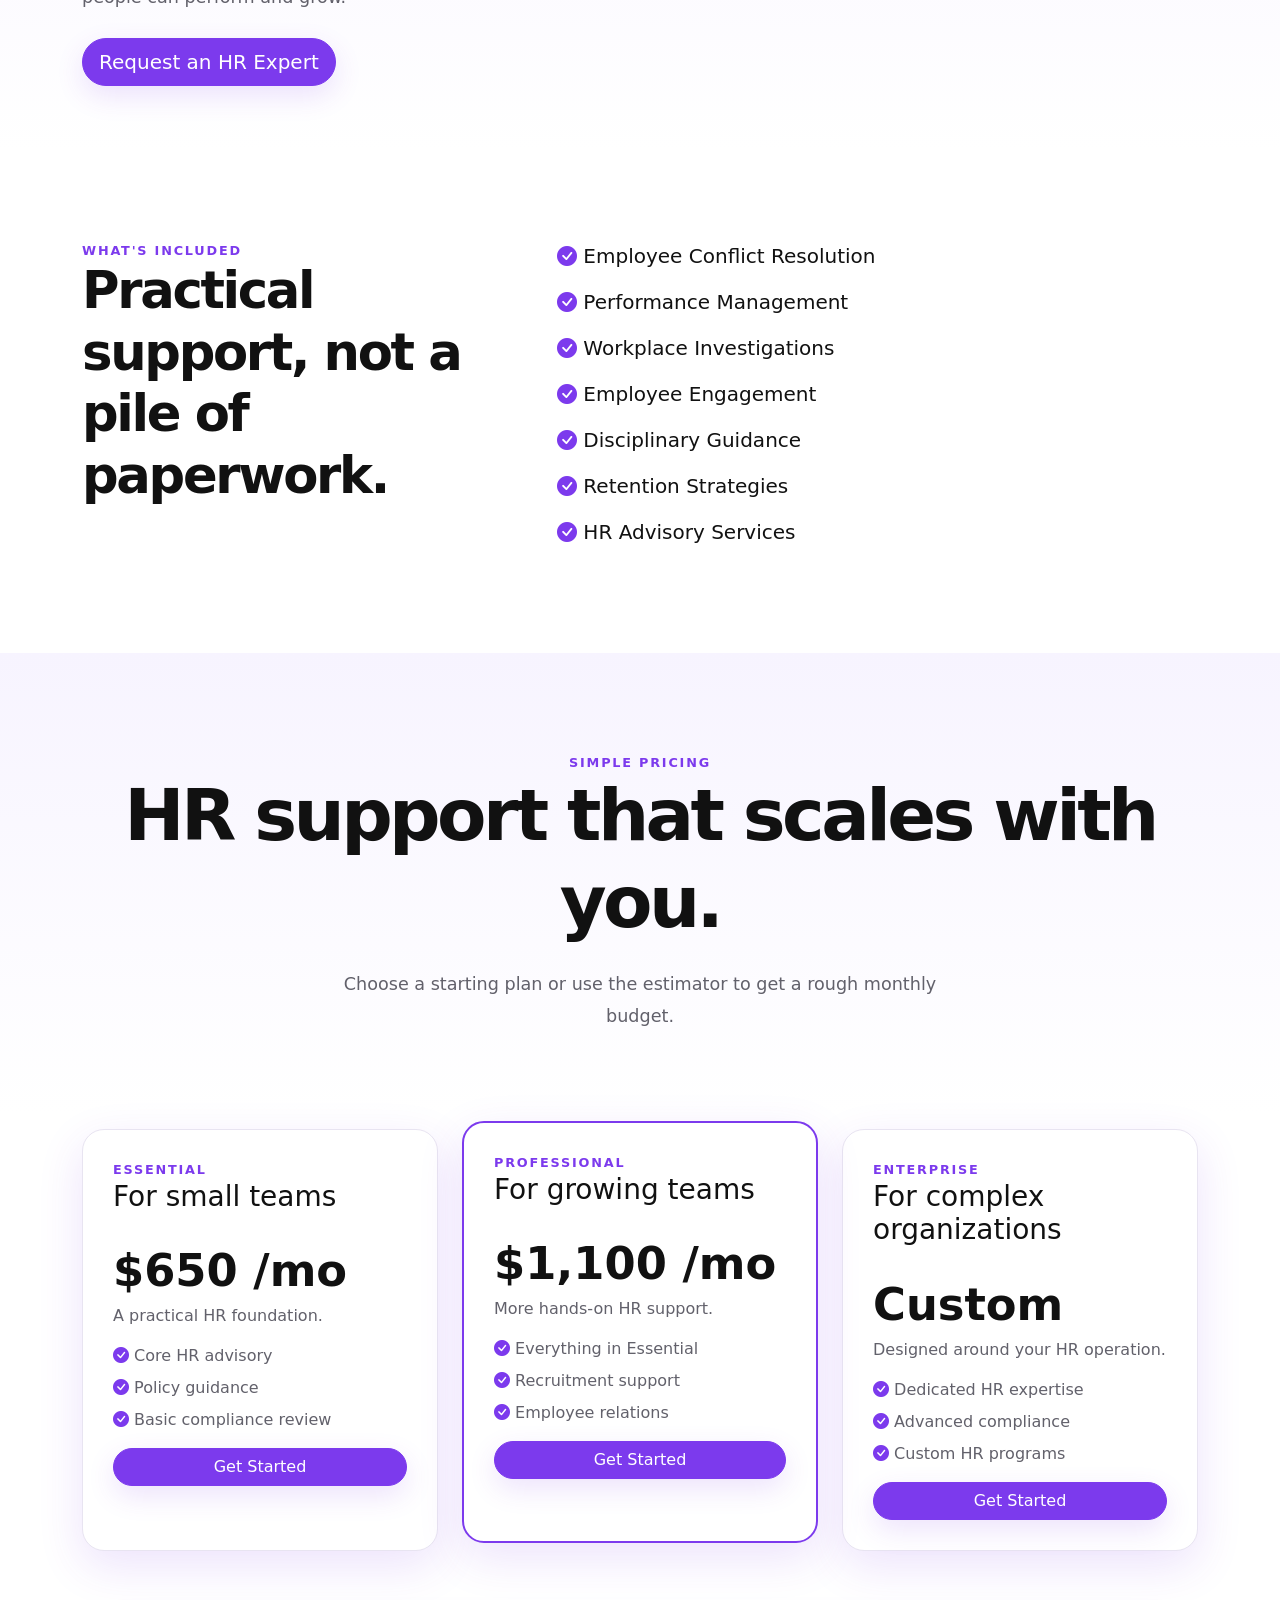
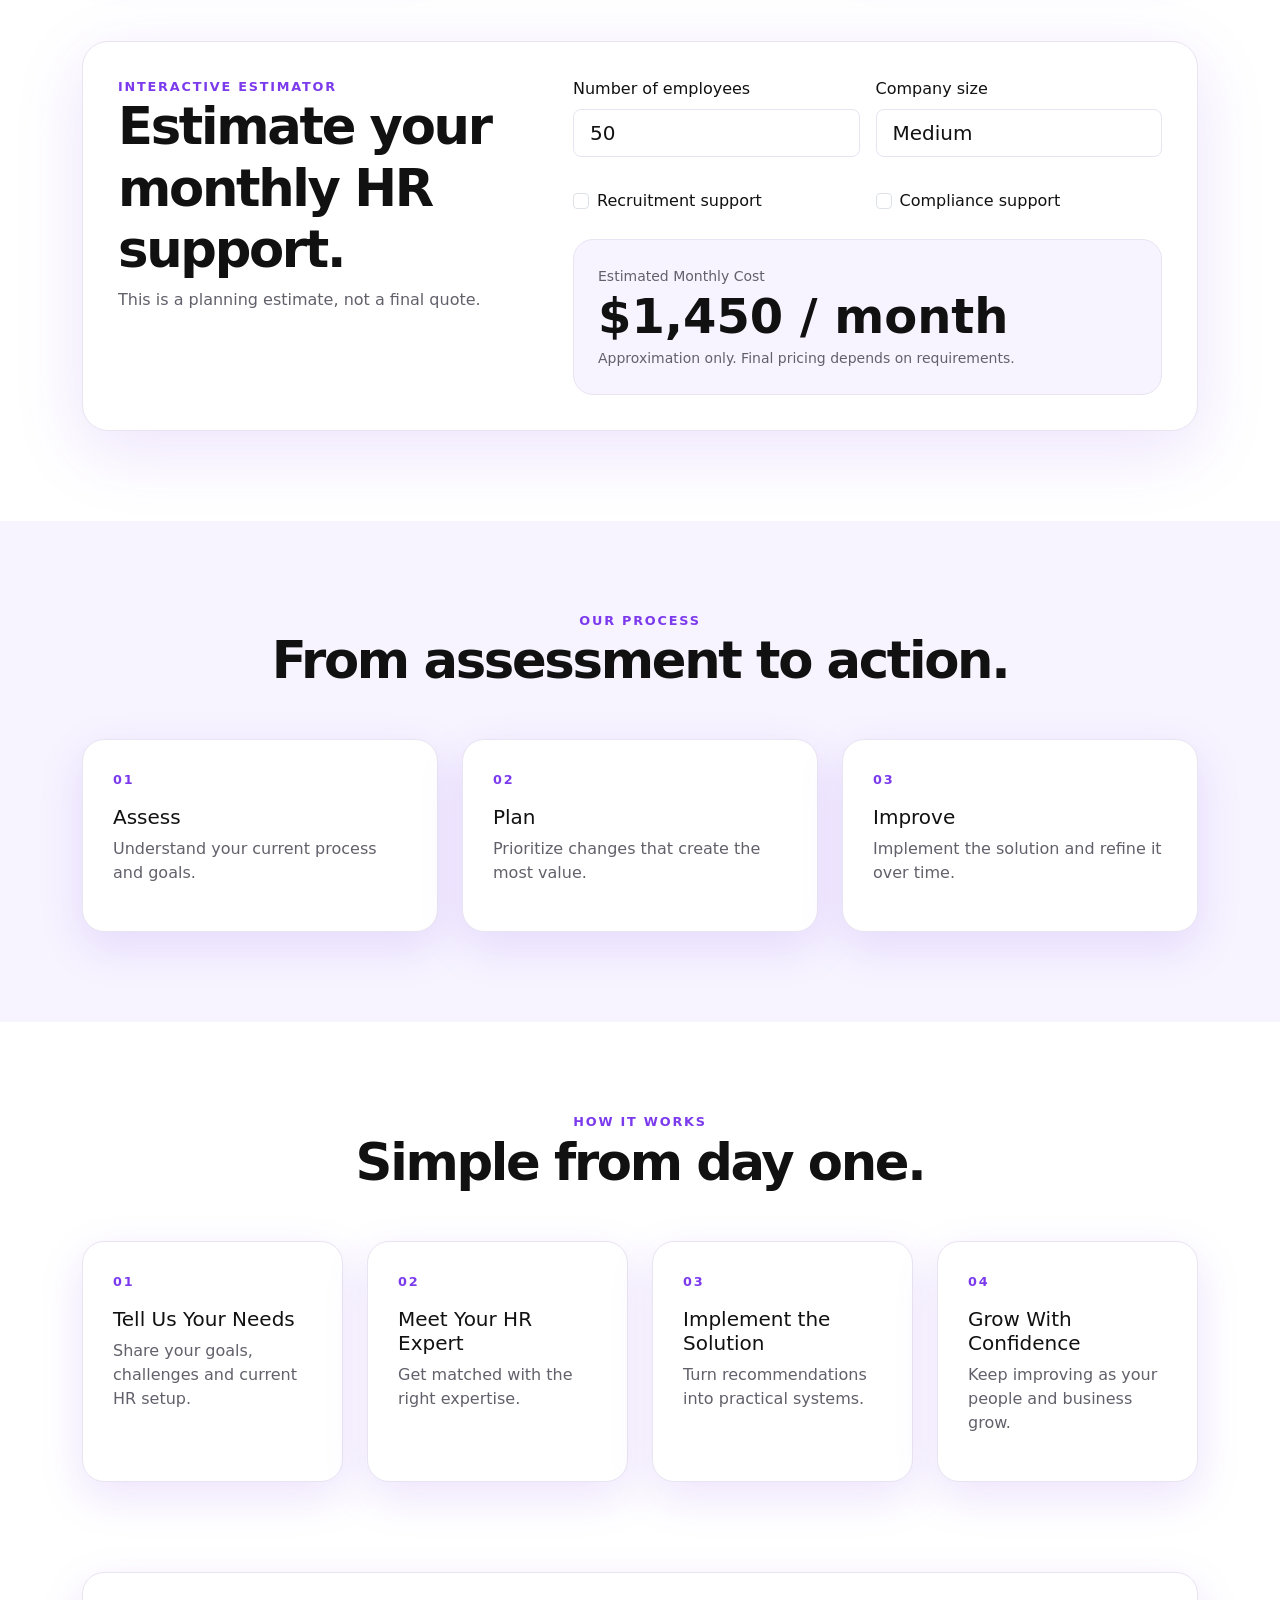
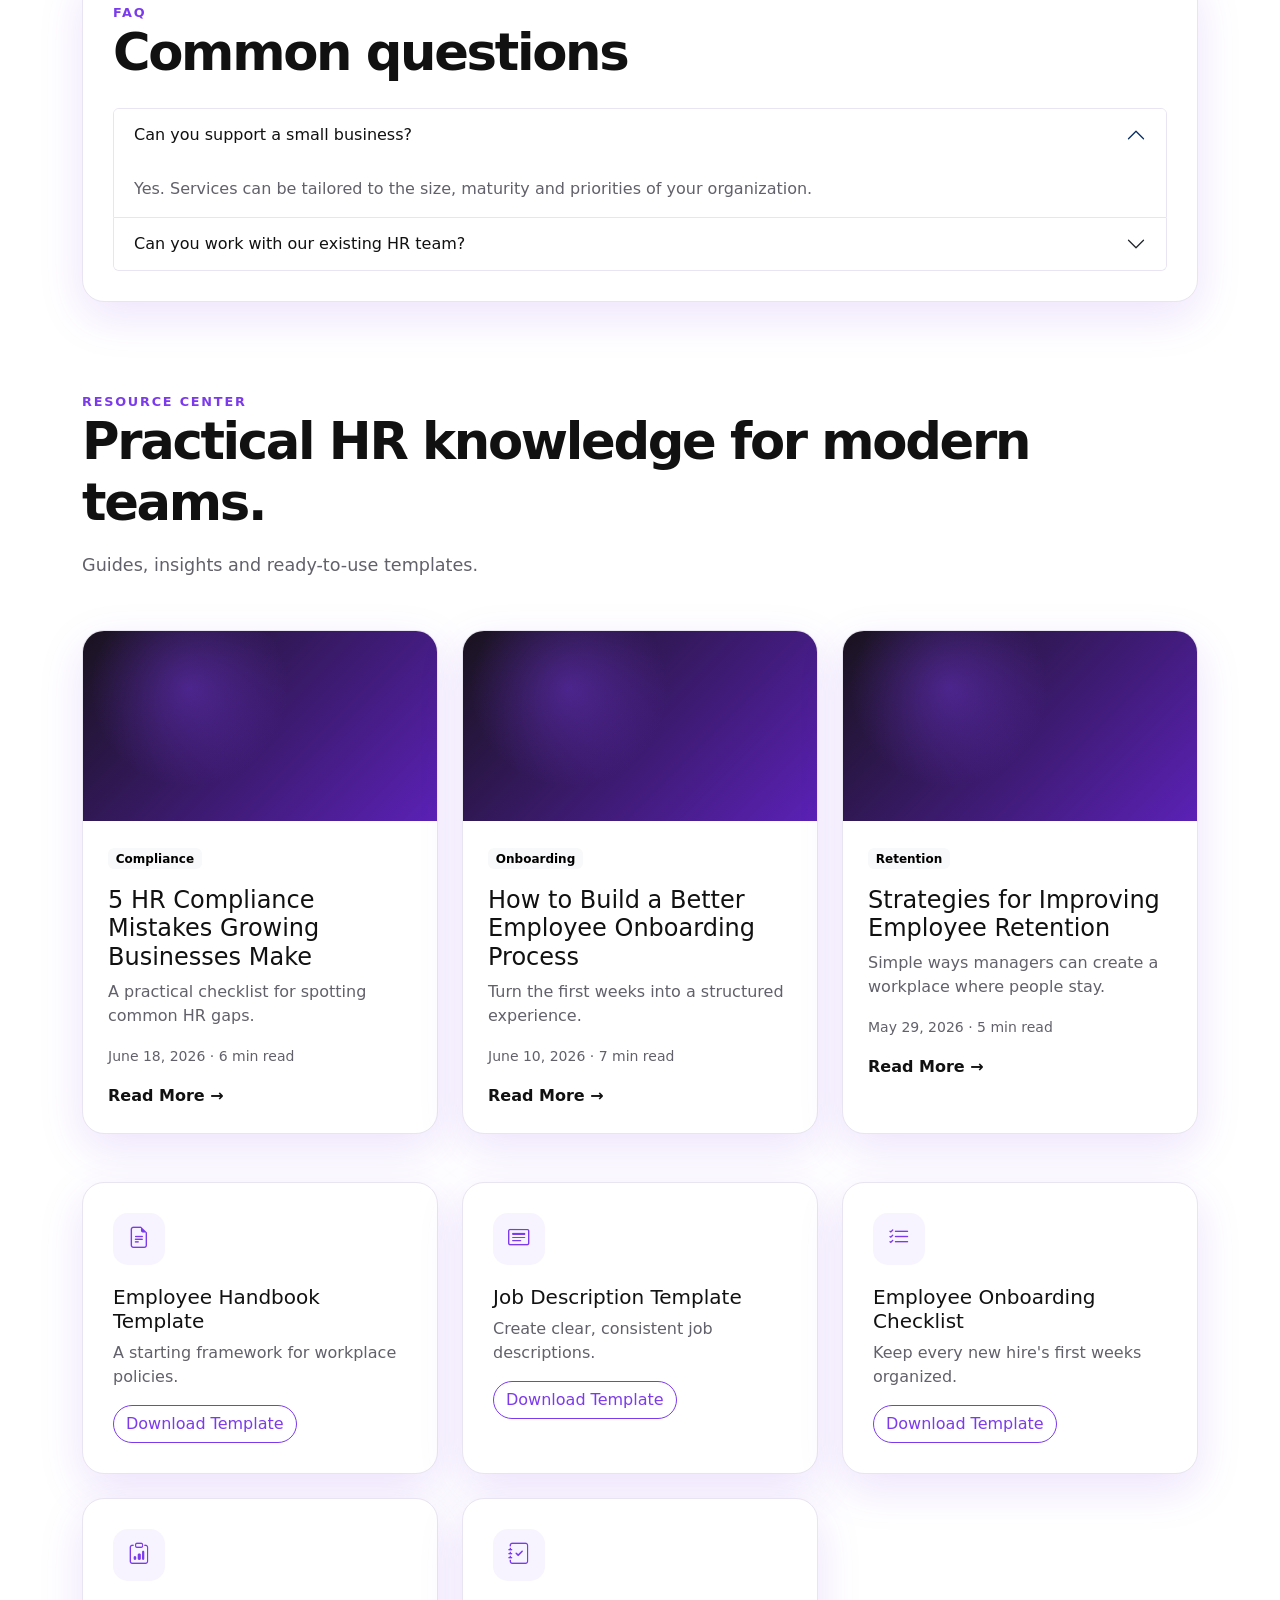
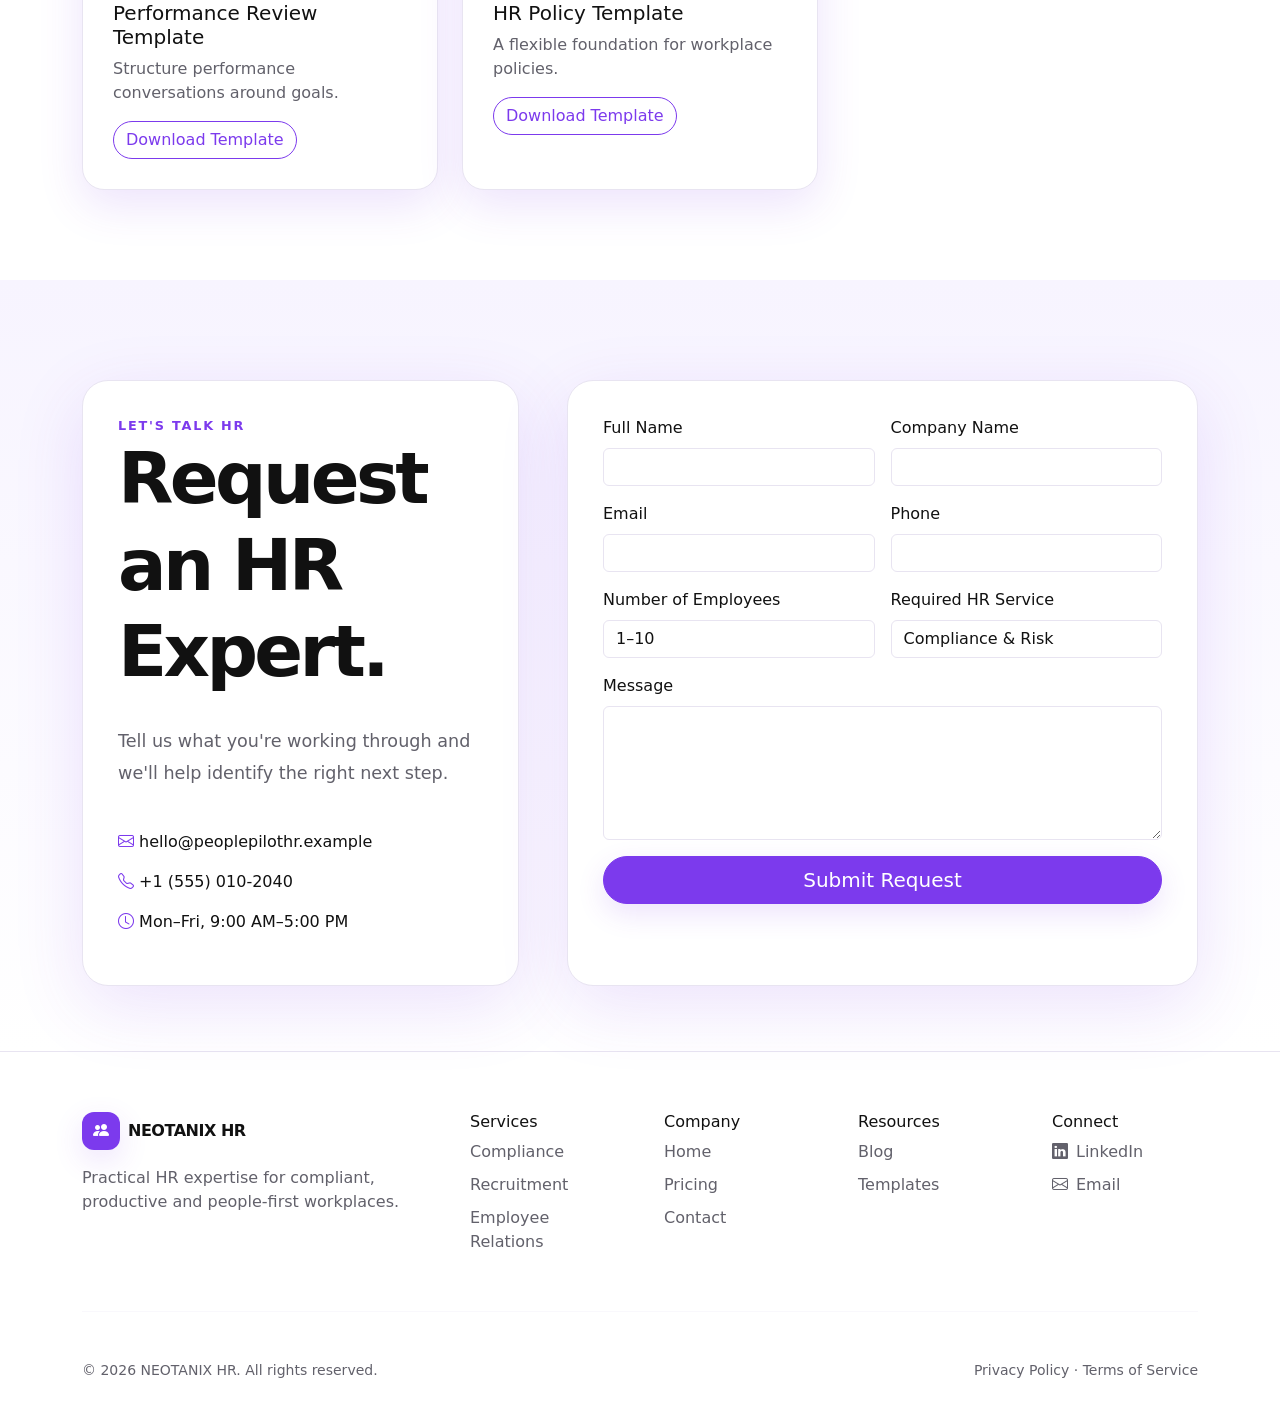
==== commit dde14e15: "make this website into one page and also remove the pictuers areas in every page" ====
--- a/index.html
+++ b/index.html
@@ -11,56 +11,25 @@
     <link href="css/style.css" rel="stylesheet">
 </head>
 
-<body>
+<body id="top">
     <div id="header"></div>
     <main>
         <section class="hero">
             <div class="container">
                 <div class="row align-items-center g-5">
-                    <div class="col-lg-6 reveal">
+                    <div class="col-xl-7 col-lg-8 reveal">
                         <div class="eyebrow mb-3">Human resources, made practical</div>
-                        <h1>Smarter HR.<br>Stronger Teams.<br>Better Business.</h1>
-                        <p class="copy mt-4">Reliable HR solutions for growing businesses—from compliance and hiring to
-                            employee relations and people strategy.</p>
+                        <!-- <h1>Smarter HR.<br>Stronger Teams.<br>Better Business.</h1> -->
+                        <h1>Great <span class="text-purple">businesses</span><br>are <span
+                                class="text-purple">built</span> by great<br><span class="text-purple">people</span>.
+                        </h1>
+                        <p class="copy mt-4">From hiring your next key employee to building a stronger workplace, we
+                            provide practical HR solutions that help organizations attract talent, manage people, reduce
+                            risk, and grow with confidence.</p>
                         <div class="d-flex flex-wrap gap-3 mt-4"><a class="btn btn-purple btn-lg rounded-pill px-4"
-                                href="contact.html">Request an HR Expert <i class="bi bi-arrow-up-right ms-2"></i></a><a
-                                class="btn btn-outline-purple btn-lg rounded-pill px-4" href="compliance.html">Explore
+                                href="#contact">Request an HR Expert <i class="bi bi-arrow-up-right ms-2"></i></a><a
+                                class="btn btn-outline-purple btn-lg rounded-pill px-4" href="#services">Explore
                                 Services</a></div>
-                    </div>
-                    <div class="col-lg-6 reveal">
-                        <div class="visual">
-                            <div class="dash main-dash">
-                                <div class="d-flex justify-content-between mb-4">
-                                    <div><small class="muted">HR Operations</small>
-                                        <h4>Team Overview</h4>
-                                    </div><span class="badge text-bg-light">Live</span>
-                                </div>
-                                <div class="row g-3">
-                                    <div class="col-6">
-                                        <div class="p-3 rounded-4" style="background:var(--soft)"><small
-                                                class="muted">Employees</small>
-                                            <h3>248</h3>
-                                        </div>
-                                    </div>
-                                    <div class="col-6">
-                                        <div class="p-3 rounded-4" style="background:var(--soft)"><small
-                                                class="muted">Compliance</small>
-                                            <h3>96%</h3>
-                                        </div>
-                                    </div>
-                                </div>
-                                <div class="mt-4 p-3 rounded-4" style="background:var(--soft)">
-                                    <div class="d-flex justify-content-between small"><span>Onboarding
-                                            progress</span><b>82%</b></div>
-                                    <div class="progress mt-2" style="height:8px">
-                                        <div class="progress-bar" style="width:82%;background:var(--purple)"></div>
-                                    </div>
-                                </div>
-                            </div>
-                            <div class="dash small-dash"><small class="muted">Hiring pipeline</small>
-                                <h4>+24%</h4><small class="text-success">↑ this month</small>
-                            </div>
-                        </div>
                     </div>
                 </div>
             </div>
@@ -95,7 +64,7 @@
                 </div>
             </div>
         </section>
-        <section class="section">
+        <section id="services" class="section">
             <div class="container">
                 <div class="mb-5 reveal">
                     <div class="eyebrow">Our services</div>
@@ -107,7 +76,7 @@
                             <div class="icon"><i class="bi bi-shield-check"></i></div>
                             <h4>Compliance & Risk</h4>
                             <p class="muted">Reduce HR risk with policies, audits, documentation and compliance
-                                guidance.</p><a class="fw-bold" href="compliance.html">Learn More <i
+                                guidance.</p><a class="fw-bold" href="#compliance">Learn More <i
                                     class="bi bi-arrow-right"></i></a>
                         </div>
                     </div>
@@ -116,7 +85,7 @@
                             <div class="icon"><i class="bi bi-person-plus"></i></div>
                             <h4>Recruitment & Onboarding</h4>
                             <p class="muted">Build efficient hiring and onboarding processes that attract and retain
-                                great people.</p><a class="fw-bold" href="recruitment.html">Learn More <i
+                                great people.</p><a class="fw-bold" href="#recruitment">Learn More <i
                                     class="bi bi-arrow-right"></i></a>
                         </div>
                     </div>
@@ -125,14 +94,14 @@
                             <div class="icon"><i class="bi bi-people"></i></div>
                             <h4>Employee Relations</h4>
                             <p class="muted">Handle workplace challenges with structured performance, engagement and
-                                advisory support.</p><a class="fw-bold" href="employee-relations.html">Learn More <i
+                                advisory support.</p><a class="fw-bold" href="#employee-relations">Learn More <i
                                     class="bi bi-arrow-right"></i></a>
                         </div>
                     </div>
                 </div>
             </div>
         </section>
-        <section class="section" style="background:var(--soft)">
+        <section id="why" class="section" style="background:var(--soft)">
             <div class="container">
                 <div class="row g-4">
                     <div class="col-lg-5 reveal">
@@ -178,44 +147,8 @@
                 </div>
             </div>
         </section>
-        <section class="section">
-            <div class="container">
-                <div class="text-center mb-5">
-                    <div class="eyebrow">How it works</div>
-                    <h2 class="title">Simple from day one.</h2>
-                </div>
-                <div class="row g-4">
-                    <div class="col-md-6 col-lg-3 reveal">
-                        <div class="cardx">
-                            <div class="eyebrow">01</div>
-                            <h5 class="mt-3">Tell Us Your Needs</h5>
-                            <p class="muted">Share your goals, challenges and current HR setup.</p>
-                        </div>
-                    </div>
-                    <div class="col-md-6 col-lg-3 reveal">
-                        <div class="cardx">
-                            <div class="eyebrow">02</div>
-                            <h5 class="mt-3">Meet Your HR Expert</h5>
-                            <p class="muted">Get matched with the right expertise.</p>
-                        </div>
-                    </div>
-                    <div class="col-md-6 col-lg-3 reveal">
-                        <div class="cardx">
-                            <div class="eyebrow">03</div>
-                            <h5 class="mt-3">Implement the Solution</h5>
-                            <p class="muted">Turn recommendations into practical systems.</p>
-                        </div>
-                    </div>
-                    <div class="col-md-6 col-lg-3 reveal">
-                        <div class="cardx">
-                            <div class="eyebrow">04</div>
-                            <h5 class="mt-3">Grow With Confidence</h5>
-                            <p class="muted">Keep improving as your people and business grow.</p>
-                        </div>
-                    </div>
-                </div>
-            </div>
-        </section>
+
+        <!--  -->
         <section class="section pt-0">
             <div class="container reveal">
                 <div class="cta">
@@ -224,12 +157,517 @@
                             <div class="eyebrow text-white-50">Ready to improve your HR?</div>
                             <h2 class="display-6 fw-bold">Let's build a better people strategy.</h2>
                         </div>
-                        <div class="col-lg-4 text-lg-end"><a href="contact.html"
+                        <div class="col-lg-4 text-lg-end"><a href="#contact"
                                 class="btn btn-light btn-lg rounded-pill">Request an HR Expert</a></div>
                     </div>
                 </div>
             </div>
         </section>
+
+        <section id="compliance" class="page-hero">
+            <div class="container">
+                <div class="row align-items-center g-5">
+                    <div class="col-lg-12 reveal">
+                        <div class="eyebrow mb-3">Protect your business</div>
+                        <h1 class="display-2 fw-bold" style="letter-spacing:-.05em">Compliance & Risk</h1>
+                        <p class="copy mt-4">Build a stronger HR foundation with practical compliance, policies and
+                            risk-management support.</p><a href="#contact"
+                            class="btn btn-purple btn-lg rounded-pill mt-2">Request an HR Expert</a>
+                    </div>
+                </div>
+            </div>
+        </section>
+        <section class="section">
+            <div class="container">
+                <div class="row g-4">
+                    <div class="col-lg-5">
+                        <div class="eyebrow">What's included</div>
+                        <h2 class="title">Practical support, not a pile of paperwork.</h2>
+                    </div>
+                    <div class="col-lg-7">
+                        <ul class="list-unstyled fs-5">
+                            <li class="mb-3"><i class="bi bi-check-circle-fill" style="color:var(--purple)"></i> HR
+                                Compliance Audits</li>
+                            <li class="mb-3"><i class="bi bi-check-circle-fill" style="color:var(--purple)"></i>
+                                Employee Handbook Development</li>
+                            <li class="mb-3"><i class="bi bi-check-circle-fill" style="color:var(--purple)"></i>
+                                Workplace Policy Development</li>
+                            <li class="mb-3"><i class="bi bi-check-circle-fill" style="color:var(--purple)"></i> Risk
+                                Assessment</li>
+                            <li class="mb-3"><i class="bi bi-check-circle-fill" style="color:var(--purple)"></i> Labor
+                                Law Compliance</li>
+                            <li class="mb-3"><i class="bi bi-check-circle-fill" style="color:var(--purple)"></i> HR
+                                Documentation</li>
+                            <li class="mb-3"><i class="bi bi-check-circle-fill" style="color:var(--purple)"></i>
+                                Workplace Safety Guidance</li>
+                        </ul>
+                    </div>
+                </div>
+            </div>
+        </section>
+
+
+        <!-- Recruitment -->
+
+        <section id="recruitment" class="page-hero">
+            <div class="container">
+                <div class="row align-items-center g-5">
+                    <div class="col-lg-12 reveal">
+                        <div class="eyebrow mb-3">Build your team</div>
+                        <h1 class="display-2 fw-bold" style="letter-spacing:-.05em">Recruitment & Onboarding</h1>
+                        <p class="copy mt-4">Create a hiring experience that helps you find the right people and get
+                            them productive faster.</p><a href="#contact"
+                            class="btn btn-purple btn-lg rounded-pill mt-2">Request an HR Expert</a>
+                    </div>
+                </div>
+            </div>
+        </section>
+        <section class="section">
+            <div class="container">
+                <div class="row g-4">
+                    <div class="col-lg-5">
+                        <div class="eyebrow">What's included</div>
+                        <h2 class="title">Practical support, not a pile of paperwork.</h2>
+                    </div>
+                    <div class="col-lg-7">
+                        <ul class="list-unstyled fs-5">
+                            <li class="mb-3"><i class="bi bi-check-circle-fill" style="color:var(--purple)"></i>
+                                Recruitment Strategy</li>
+                            <li class="mb-3"><i class="bi bi-check-circle-fill" style="color:var(--purple)"></i> Job
+                                Description Development</li>
+                            <li class="mb-3"><i class="bi bi-check-circle-fill" style="color:var(--purple)"></i>
+                                Candidate Screening</li>
+                            <li class="mb-3"><i class="bi bi-check-circle-fill" style="color:var(--purple)"></i>
+                                Interview Support</li>
+                            <li class="mb-3"><i class="bi bi-check-circle-fill" style="color:var(--purple)"></i> Hiring
+                                Process Management</li>
+                            <li class="mb-3"><i class="bi bi-check-circle-fill" style="color:var(--purple)"></i>
+                                Employee Onboarding</li>
+                            <li class="mb-3"><i class="bi bi-check-circle-fill" style="color:var(--purple)"></i> New
+                                Hire Documentation</li>
+                        </ul>
+                    </div>
+                </div>
+            </div>
+        </section>
+
+        <!-- Employee Relations -->
+
+        <section id="employee-relations" class="page-hero">
+            <div class="container">
+                <div class="row align-items-center g-5">
+                    <div class="col-lg-12 reveal">
+                        <div class="eyebrow mb-3">Strengthen your workplace</div>
+                        <h1 class="display-2 fw-bold" style="letter-spacing:-.05em">Employee Relations</h1>
+                        <p class="copy mt-4">Handle employee issues consistently while building a culture where people
+                            can perform and grow.</p><a href="#contact"
+                            class="btn btn-purple btn-lg rounded-pill mt-2">Request an HR Expert</a>
+                    </div>
+                </div>
+            </div>
+        </section>
+        <section class="section">
+            <div class="container">
+                <div class="row g-4">
+                    <div class="col-lg-5">
+                        <div class="eyebrow">What's included</div>
+                        <h2 class="title">Practical support, not a pile of paperwork.</h2>
+                    </div>
+                    <div class="col-lg-7">
+                        <ul class="list-unstyled fs-5">
+                            <li class="mb-3"><i class="bi bi-check-circle-fill" style="color:var(--purple)"></i>
+                                Employee Conflict Resolution</li>
+                            <li class="mb-3"><i class="bi bi-check-circle-fill" style="color:var(--purple)"></i>
+                                Performance Management</li>
+                            <li class="mb-3"><i class="bi bi-check-circle-fill" style="color:var(--purple)"></i>
+                                Workplace Investigations</li>
+                            <li class="mb-3"><i class="bi bi-check-circle-fill" style="color:var(--purple)"></i>
+                                Employee Engagement</li>
+                            <li class="mb-3"><i class="bi bi-check-circle-fill" style="color:var(--purple)"></i>
+                                Disciplinary Guidance</li>
+                            <li class="mb-3"><i class="bi bi-check-circle-fill" style="color:var(--purple)"></i>
+                                Retention Strategies</li>
+                            <li class="mb-3"><i class="bi bi-check-circle-fill" style="color:var(--purple)"></i> HR
+                                Advisory Services</li>
+                        </ul>
+                    </div>
+                </div>
+            </div>
+        </section>
+
+
+        <!--Pricing and Estimator -->
+
+        <section id="pricing" class="page-hero">
+            <div class="container-fluid px-4 px-lg-5 text-center reveal">
+                <div class="eyebrow">Simple pricing</div>
+                <h1 class="display-2 fw-bold" style="letter-spacing:-.05em">HR support that scales with you.</h1>
+                <p class="copy mx-auto mt-4">Choose a starting plan or use the estimator to get a rough monthly budget.
+                </p>
+            </div>
+        </section>
+        <section class="section pt-3">
+            <div class="container">
+                <div class="row g-4">
+                    <div class="col-lg-4 reveal">
+                        <div class="cardx ">
+                            <div class="eyebrow">Essential</div>
+                            <h3>For small teams</h3>
+                            <div class="price mt-4">$650 /mo</div>
+                            <p class="muted">A practical HR foundation.</p>
+                            <ul class="list-unstyled muted">
+                                <li class='mb-2'><i class='bi bi-check-circle-fill' style='color:var(--purple)'></i>
+                                    Core HR advisory</li>
+                                <li class='mb-2'><i class='bi bi-check-circle-fill' style='color:var(--purple)'></i>
+                                    Policy guidance</li>
+                                <li class='mb-2'><i class='bi bi-check-circle-fill' style='color:var(--purple)'></i>
+                                    Basic compliance review</li>
+                            </ul><a href="#contact" class="btn btn-purple rounded-pill w-100">Get Started</a>
+                        </div>
+                    </div>
+                    <div class="col-lg-4 reveal">
+                        <div class="cardx featured">
+                            <div class="eyebrow">Professional</div>
+                            <h3>For growing teams</h3>
+                            <div class="price mt-4">$1,100 /mo</div>
+                            <p class="muted">More hands-on HR support.</p>
+                            <ul class="list-unstyled muted">
+                                <li class='mb-2'><i class='bi bi-check-circle-fill' style='color:var(--purple)'></i>
+                                    Everything in Essential</li>
+                                <li class='mb-2'><i class='bi bi-check-circle-fill' style='color:var(--purple)'></i>
+                                    Recruitment support</li>
+                                <li class='mb-2'><i class='bi bi-check-circle-fill' style='color:var(--purple)'></i>
+                                    Employee relations</li>
+                            </ul><a href="#contact" class="btn btn-purple rounded-pill w-100">Get Started</a>
+                        </div>
+                    </div>
+                    <div class="col-lg-4 reveal">
+                        <div class="cardx ">
+                            <div class="eyebrow">Enterprise</div>
+                            <h3>For complex organizations</h3>
+                            <div class="price mt-4">Custom</div>
+                            <p class="muted">Designed around your HR operation.</p>
+                            <ul class="list-unstyled muted">
+                                <li class='mb-2'><i class='bi bi-check-circle-fill' style='color:var(--purple)'></i>
+                                    Dedicated HR expertise</li>
+                                <li class='mb-2'><i class='bi bi-check-circle-fill' style='color:var(--purple)'></i>
+                                    Advanced compliance</li>
+                                <li class='mb-2'><i class='bi bi-check-circle-fill' style='color:var(--purple)'></i>
+                                    Custom HR programs</li>
+                            </ul><a href="#contact" class="btn btn-purple rounded-pill w-100">Get Started</a>
+                        </div>
+                    </div>
+                </div>
+            </div>
+        </section>
+        <section class="section pt-0">
+            <div class="container">
+                <div class="estimator reveal">
+                    <div class="row g-5">
+                        <div class="col-lg-5">
+                            <div class="eyebrow">Interactive estimator</div>
+                            <h2 class="title">Estimate your monthly HR support.</h2>
+                            <p class="muted">This is a planning estimate, not a final quote.</p>
+                        </div>
+                        <div class="col-lg-7">
+                            <div class="row g-3">
+                                <div class="col-md-6"><label class="form-label">Number of employees</label><input
+                                        id="employees" type="number" min="1" value="50"
+                                        class="form-control form-control-lg"></div>
+                                <div class="col-md-6"><label class="form-label">Company size</label><select
+                                        id="companySize" class="form-select form-select-lg">
+                                        <option value="small">Small</option>
+                                        <option value="medium" selected>Medium</option>
+                                        <option value="large">Large</option>
+                                    </select></div>
+                                <div class="col-md-6">
+                                    <div class="form-check mt-3"><input id="recruitmentSupport" class="form-check-input"
+                                            type="checkbox"><label class="form-check-label">Recruitment support</label>
+                                    </div>
+                                </div>
+                                <div class="col-md-6">
+                                    <div class="form-check mt-3"><input id="complianceSupport" class="form-check-input"
+                                            type="checkbox"><label class="form-check-label">Compliance support</label>
+                                    </div>
+                                </div>
+                            </div>
+                            <div class="result mt-4"><small class="muted">Estimated Monthly Cost</small>
+                                <div id="estimate" class="display-5 fw-bold">$1,450 / month</div><small
+                                    class="muted">Approximation only. Final pricing depends on requirements.</small>
+                            </div>
+                        </div>
+                    </div>
+                </div>
+            </div>
+        </section>
+        <section id="process" class="section" style="background:var(--soft)">
+            <div class="container">
+                <div class="text-center mb-5">
+                    <div class="eyebrow">Our process</div>
+                    <h2 class="title">From assessment to action.</h2>
+                </div>
+                <div class="row g-4">
+                    <div class="col-md-4 reveal">
+                        <div class="cardx">
+                            <div class="eyebrow">01</div>
+                            <h5 class="mt-3">Assess</h5>
+                            <p class="muted">Understand your current process and goals.</p>
+                        </div>
+                    </div>
+                    <div class="col-md-4 reveal">
+                        <div class="cardx">
+                            <div class="eyebrow">02</div>
+                            <h5 class="mt-3">Plan</h5>
+                            <p class="muted">Prioritize changes that create the most value.</p>
+                        </div>
+                    </div>
+                    <div class="col-md-4 reveal">
+                        <div class="cardx">
+                            <div class="eyebrow">03</div>
+                            <h5 class="mt-3">Improve</h5>
+                            <p class="muted">Implement the solution and refine it over time.</p>
+                        </div>
+                    </div>
+                </div>
+            </div>
+        </section>
+
+        <!--  -->
+
+        <section id="how-it-works" class="section">
+            <div class="container">
+                <div class="text-center mb-5">
+                    <div class="eyebrow">How it works</div>
+                    <h2 class="title">Simple from day one.</h2>
+                </div>
+                <div class="row g-4">
+                    <div class="col-md-6 col-lg-3 reveal">
+                        <div class="cardx">
+                            <div class="eyebrow">01</div>
+                            <h5 class="mt-3">Tell Us Your Needs</h5>
+                            <p class="muted">Share your goals, challenges and current HR setup.</p>
+                        </div>
+                    </div>
+                    <div class="col-md-6 col-lg-3 reveal">
+                        <div class="cardx">
+                            <div class="eyebrow">02</div>
+                            <h5 class="mt-3">Meet Your HR Expert</h5>
+                            <p class="muted">Get matched with the right expertise.</p>
+                        </div>
+                    </div>
+                    <div class="col-md-6 col-lg-3 reveal">
+                        <div class="cardx">
+                            <div class="eyebrow">03</div>
+                            <h5 class="mt-3">Implement the Solution</h5>
+                            <p class="muted">Turn recommendations into practical systems.</p>
+                        </div>
+                    </div>
+                    <div class="col-md-6 col-lg-3 reveal">
+                        <div class="cardx">
+                            <div class="eyebrow">04</div>
+                            <h5 class="mt-3">Grow With Confidence</h5>
+                            <p class="muted">Keep improving as your people and business grow.</p>
+                        </div>
+                    </div>
+                </div>
+            </div>
+        </section>
+        <!-- <section class="section pt-0">
+            <div class="container reveal">
+                <div class="cta">
+                    <div class="row align-items-center g-4">
+                        <div class="col-lg-8">
+                            <div class="eyebrow text-white-50">Ready to improve your HR?</div>
+                            <h2 class="display-6 fw-bold">Let's build a better people strategy.</h2>
+                        </div>
+                        <div class="col-lg-4 text-lg-end"><a href="#contact"
+                                class="btn btn-light btn-lg rounded-pill">Request an HR Expert</a></div>
+                    </div>
+                </div>
+            </div>
+        </section> -->
+
+        <!-- FAQ Section -->
+
+        <section id="faq" class="section pt-0">
+            <div class="container">
+                <div class="cardx">
+                    <div class="eyebrow">FAQ</div>
+                    <h2 class="title mb-4">Common questions</h2>
+                    <div class="accordion" id="faqAccordion">
+                        <div class="accordion-item">
+                            <h2 class="accordion-header"><button class="accordion-button" data-bs-toggle="collapse"
+                                    data-bs-target="#q1">Can you support a small business?</button></h2>
+                            <div id="q1" class="accordion-collapse collapse show">
+                                <div class="accordion-body muted">Yes. Services can be tailored to the size, maturity
+                                    and priorities of your organization.</div>
+                            </div>
+                        </div>
+                        <div class="accordion-item">
+                            <h2 class="accordion-header"><button class="accordion-button collapsed"
+                                    data-bs-toggle="collapse" data-bs-target="#q2">Can you work with our existing HR
+                                    team?</button></h2>
+                            <div id="q2" class="accordion-collapse collapse">
+                                <div class="accordion-body muted">Yes. We can provide specialist support alongside
+                                    internal HR teams.</div>
+                            </div>
+                        </div>
+                    </div>
+                </div>
+            </div>
+        </section>
+
+        <!-- Resources -->
+        <section id="resources" class="section pt-0">
+            <div class="container">
+                <div class="mb-5 reveal">
+                    <div class="eyebrow">Resource center</div>
+                    <h2 class="title">Practical HR knowledge for modern teams.</h2>
+                    <p class="copy mt-3">Guides, insights and ready-to-use templates.</p>
+                </div>
+                <div id="blog" class="row g-4 mb-5">
+                    <div class="col-lg-4 reveal">
+                        <div class="cardx resource">
+                            <div class="resource-img"></div>
+                            <div class="resource-body"><span class="badge text-bg-light">Compliance</span>
+                                <h4 class="mt-3">5 HR Compliance Mistakes Growing Businesses Make</h4>
+                                <p class="muted">A practical checklist for spotting common HR gaps.</p><small
+                                    class="muted">June 18, 2026 · 6 min read</small><br><a
+                                    class="fw-bold d-inline-block mt-3" href="#">Read More →</a>
+                            </div>
+                        </div>
+                    </div>
+                    <div class="col-lg-4 reveal">
+                        <div class="cardx resource">
+                            <div class="resource-img"></div>
+                            <div class="resource-body"><span class="badge text-bg-light">Onboarding</span>
+                                <h4 class="mt-3">How to Build a Better Employee Onboarding Process</h4>
+                                <p class="muted">Turn the first weeks into a structured experience.</p><small
+                                    class="muted">June 10, 2026 · 7 min read</small><br><a
+                                    class="fw-bold d-inline-block mt-3" href="#">Read More →</a>
+                            </div>
+                        </div>
+                    </div>
+                    <div class="col-lg-4 reveal">
+                        <div class="cardx resource">
+                            <div class="resource-img"></div>
+                            <div class="resource-body"><span class="badge text-bg-light">Retention</span>
+                                <h4 class="mt-3">Strategies for Improving Employee Retention</h4>
+                                <p class="muted">Simple ways managers can create a workplace where people stay.</p>
+                                <small class="muted">May 29, 2026 · 5 min read</small><br><a
+                                    class="fw-bold d-inline-block mt-3" href="#">Read More →</a>
+                            </div>
+                        </div>
+                    </div>
+                </div>
+                <div id="templates" class="row g-4">
+                    <div class="col-md-6 col-lg-4 reveal">
+                        <div class="cardx">
+                            <div class="icon"><i class="bi bi-file-earmark-text"></i></div>
+                            <h5>Employee Handbook Template</h5>
+                            <p class="muted">A starting framework for workplace policies.</p><button
+                                class="btn btn-outline-purple rounded-pill">Download Template</button>
+                        </div>
+                    </div>
+                    <div class="col-md-6 col-lg-4 reveal">
+                        <div class="cardx">
+                            <div class="icon"><i class="bi bi-card-text"></i></div>
+                            <h5>Job Description Template</h5>
+                            <p class="muted">Create clear, consistent job descriptions.</p><button
+                                class="btn btn-outline-purple rounded-pill">Download Template</button>
+                        </div>
+                    </div>
+                    <div class="col-md-6 col-lg-4 reveal">
+                        <div class="cardx">
+                            <div class="icon"><i class="bi bi-list-check"></i></div>
+                            <h5>Employee Onboarding Checklist</h5>
+                            <p class="muted">Keep every new hire's first weeks organized.</p><button
+                                class="btn btn-outline-purple rounded-pill">Download Template</button>
+                        </div>
+                    </div>
+                    <div class="col-md-6 col-lg-4 reveal">
+                        <div class="cardx">
+                            <div class="icon"><i class="bi bi-clipboard-data"></i></div>
+                            <h5>Performance Review Template</h5>
+                            <p class="muted">Structure performance conversations around goals.</p><button
+                                class="btn btn-outline-purple rounded-pill">Download Template</button>
+                        </div>
+                    </div>
+                    <div class="col-md-6 col-lg-4 reveal">
+                        <div class="cardx">
+                            <div class="icon"><i class="bi bi-journal-check"></i></div>
+                            <h5>HR Policy Template</h5>
+                            <p class="muted">A flexible foundation for workplace policies.</p><button
+                                class="btn btn-outline-purple rounded-pill">Download Template</button>
+                        </div>
+                    </div>
+                </div>
+            </div>
+        </section>
+
+        <!-- Request an HR Expert -->
+        <section id="contact" class="page-hero">
+            <div class="container">
+                <div class="row g-5 align-items-stretch">
+                    <div class="col-lg-5 reveal">
+                        <div class="contact-intro">
+                            <div class="eyebrow">Let's talk HR</div>
+                            <h1 class="display-2 fw-bold" style="letter-spacing:-.05em">Request an HR Expert.</h1>
+                            <p class="copy mt-4">Tell us what you're working through and we'll help identify the right
+                                next step.</p>
+                            <div class="mt-4">
+                                <p><i class="bi bi-envelope" style="color:var(--purple)"></i>
+                                    hello@peoplepilothr.example</p>
+                                <p><i class="bi bi-telephone" style="color:var(--purple)"></i> +1 (555) 010-2040
+                                </p>
+                                <p><i class="bi bi-clock" style="color:var(--purple)"></i> Mon–Fri, 9:00 AM–5:00 PM
+                                </p>
+                            </div>
+                        </div>
+                    </div>
+                    <div class="col-lg-7 reveal">
+                        <div class="contact">
+                            <form class="needs-validation" novalidate>
+                                <div class="row g-3">
+                                    <div class="col-md-6"><label class="form-label">Full Name</label><input
+                                            class="form-control" required>
+                                        <div class="invalid-feedback">Please enter your name.</div>
+                                    </div>
+                                    <div class="col-md-6"><label class="form-label">Company Name</label><input
+                                            class="form-control" required></div>
+                                    <div class="col-md-6"><label class="form-label">Email</label><input type="email"
+                                            class="form-control" required></div>
+                                    <div class="col-md-6"><label class="form-label">Phone</label><input
+                                            class="form-control"></div>
+                                    <div class="col-md-6"><label class="form-label">Number of Employees</label><select
+                                            class="form-select">
+                                            <option>1–10</option>
+                                            <option>11–50</option>
+                                            <option>51–200</option>
+                                            <option>201–500</option>
+                                            <option>500+</option>
+                                        </select></div>
+                                    <div class="col-md-6"><label class="form-label">Required HR Service</label><select
+                                            class="form-select">
+                                            <option>Compliance & Risk</option>
+                                            <option>Recruitment & Onboarding</option>
+                                            <option>Employee Relations</option>
+                                            <option>General HR Advisory</option>
+                                        </select></div>
+                                    <div class="col-12"><label class="form-label">Message</label><textarea
+                                            class="form-control" rows="5" required></textarea></div>
+                                    <div class="col-12"><button class="btn btn-purple btn-lg rounded-pill w-100">Submit
+                                            Request</button></div>
+                                </div>
+                                <div class="alert alert-success form-success d-none mt-3 mb-0">Thanks! Your request has
+                                    been received.</div>
+                            </form>
+                        </div>
+                    </div>
+                </div>
+            </div>
+        </section>
+
     </main>
     <div id="footer"></div>
 
--- a/css/style.css
+++ b/css/style.css
@@ -27,11 +27,18 @@
     scroll-behavior: smooth
 }
 
+section[id],
+div[id="blog"],
+div[id="templates"] {
+    scroll-margin-top: 96px
+}
+
 body {
     margin: 0;
     background: var(--bg);
     color: var(--text);
     font-family: Inter, system-ui, -apple-system, "Segoe UI", sans-serif;
+    padding-top: 84px;
     transition: .25s
 }
 
@@ -43,7 +50,13 @@
 .navbar {
     background: color-mix(in srgb, var(--bg) 90%, transparent) !important;
     backdrop-filter: blur(14px);
-    border-bottom: 1px solid var(--border)
+    border-bottom: 1px solid var(--border);
+    position: fixed;
+    top: 0;
+    left: 0;
+    right: 0;
+    width: 100%;
+    z-index: 1030
 }
 
 .navbar .nav-link,
@@ -53,6 +66,10 @@
 
 .nav-link:hover {
     color: var(--purple) !important
+}
+
+.text-purple {
+    color: #7c3aed
 }
 
 .brand {
@@ -107,7 +124,7 @@
 }
 
 .hero {
-    padding: 105px 0 75px;
+    padding: 42px 0 58px;
     overflow: hidden;
     position: relative
 }
@@ -115,13 +132,17 @@
 .hero:before {
     content: "";
     position: absolute;
-    width: 430px;
-    height: 430px;
-    border-radius: 50%;
-    background: #7c3aed20;
-    filter: blur(75px);
-    right: -120px;
-    top: -80px
+    inset: 0;
+    background: linear-gradient(135deg, color-mix(in srgb, var(--soft) 90%, #fff 10%), color-mix(in srgb, var(--soft) 70%, #fff 30%));
+    border-radius: 28px;
+    margin: 0 22px;
+    box-shadow: 0 18px 60px rgba(124, 58, 237, .08)
+}
+
+.hero .container {
+    position: relative;
+    z-index: 1;
+    padding: 0 56px
 }
 
 .eyebrow {
@@ -133,17 +154,19 @@
 }
 
 .hero h1 {
-    font-size: clamp(2.8rem, 7vw, 5.7rem);
-    line-height: .98;
-    letter-spacing: -.06em;
-    font-weight: 850
+    font-size: clamp(3.2rem, 6vw, 5.4rem);
+    line-height: .92;
+    letter-spacing: -.07em;
+    font-weight: 900;
+    max-width: 640px;
+    margin: 0
 }
 
 .copy {
     color: var(--muted);
     line-height: 1.8;
     font-size: 1.1rem;
-    max-width: 650px
+    max-width: 600px
 }
 
 .visual {
@@ -239,6 +262,22 @@
     padding: 35px
 }
 
+.contact-intro {
+    background: var(--surface);
+    border: 1px solid var(--border);
+    border-radius: 26px;
+    box-shadow: 0 20px 70px var(--shadow);
+    padding: 35px;
+    height: 100%;
+    display: flex;
+    flex-direction: column;
+    justify-content: center
+}
+
+.contact {
+    height: 100%
+}
+
 .form-control,
 .form-select {
     background: var(--surface) !important;
@@ -247,6 +286,45 @@
 }
 
 .form-control::placeholder {
+    color: var(--muted)
+}
+
+.accordion {
+    --bs-accordion-bg: var(--surface);
+    --bs-accordion-color: var(--text);
+    --bs-accordion-border-color: var(--border);
+    --bs-accordion-btn-bg: var(--surface);
+    --bs-accordion-btn-color: var(--text);
+    --bs-accordion-active-bg: var(--surface);
+    --bs-accordion-active-color: var(--text);
+    --bs-accordion-btn-focus-box-shadow: none
+}
+
+.accordion-item {
+    background: var(--surface);
+    border-color: var(--border)
+}
+
+.accordion-button {
+    background: var(--surface);
+    color: var(--text)
+}
+
+.accordion-button:not(.collapsed) {
+    background: var(--surface);
+    color: var(--text);
+    box-shadow: none
+}
+
+.accordion-button::after {
+    filter: invert(0)
+}
+
+[data-theme=dark] .accordion-button::after {
+    filter: brightness(0) invert(1)
+}
+
+.accordion-body {
     color: var(--muted)
 }
 
@@ -306,6 +384,10 @@
 }
 
 @media(max-width:991px) {
+    .hero .container {
+        padding: 0 22px
+    }
+
     .hero {
         padding-top: 75px
     }
@@ -316,6 +398,26 @@
 }
 
 @media(max-width:575px) {
+
+    .hero:before {
+        margin: 0 12px;
+        border-radius: 24px
+    }
+
+    .hero .container {
+        padding: 0 16px
+    }
+
+    section[id],
+    div[id="blog"],
+    div[id="templates"] {
+        scroll-margin-top: 88px
+    }
+
+    body {
+        padding-top: 76px
+    }
+
     .section {
         padding: 65px 0
     }
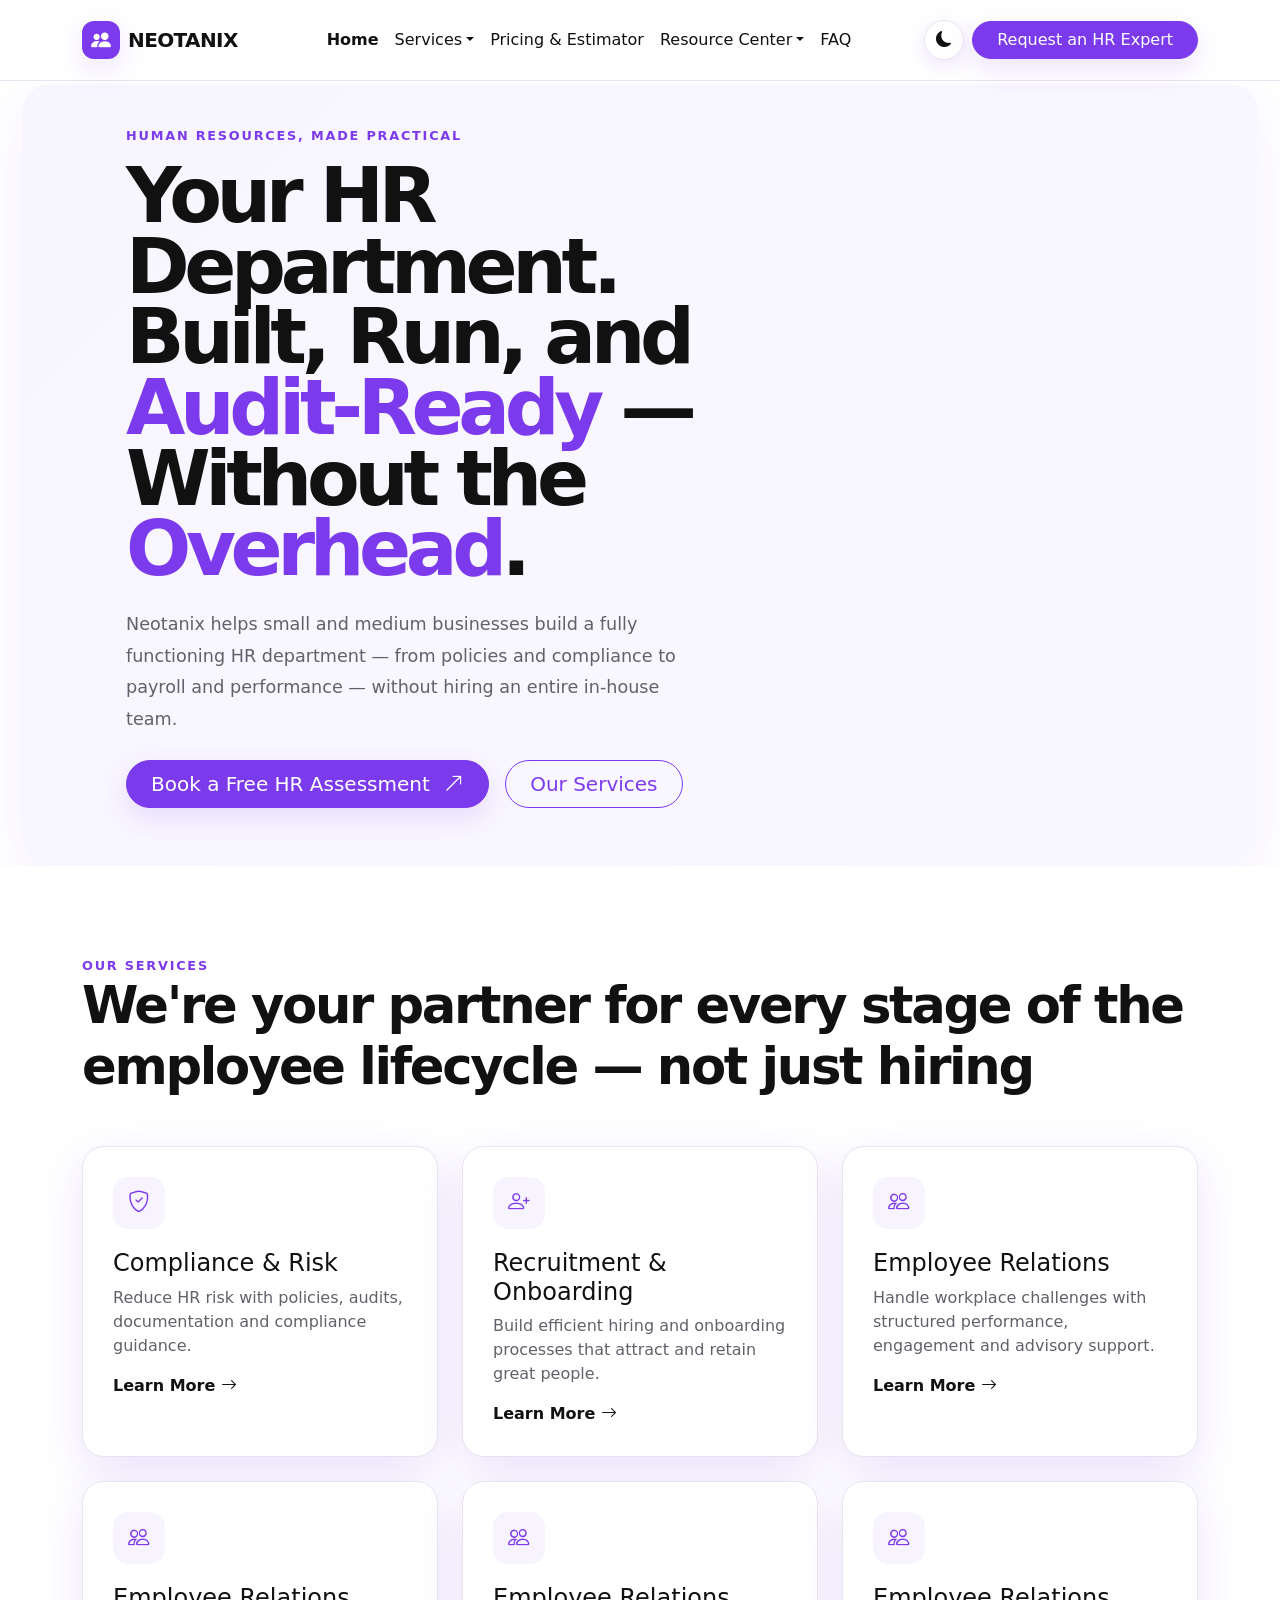
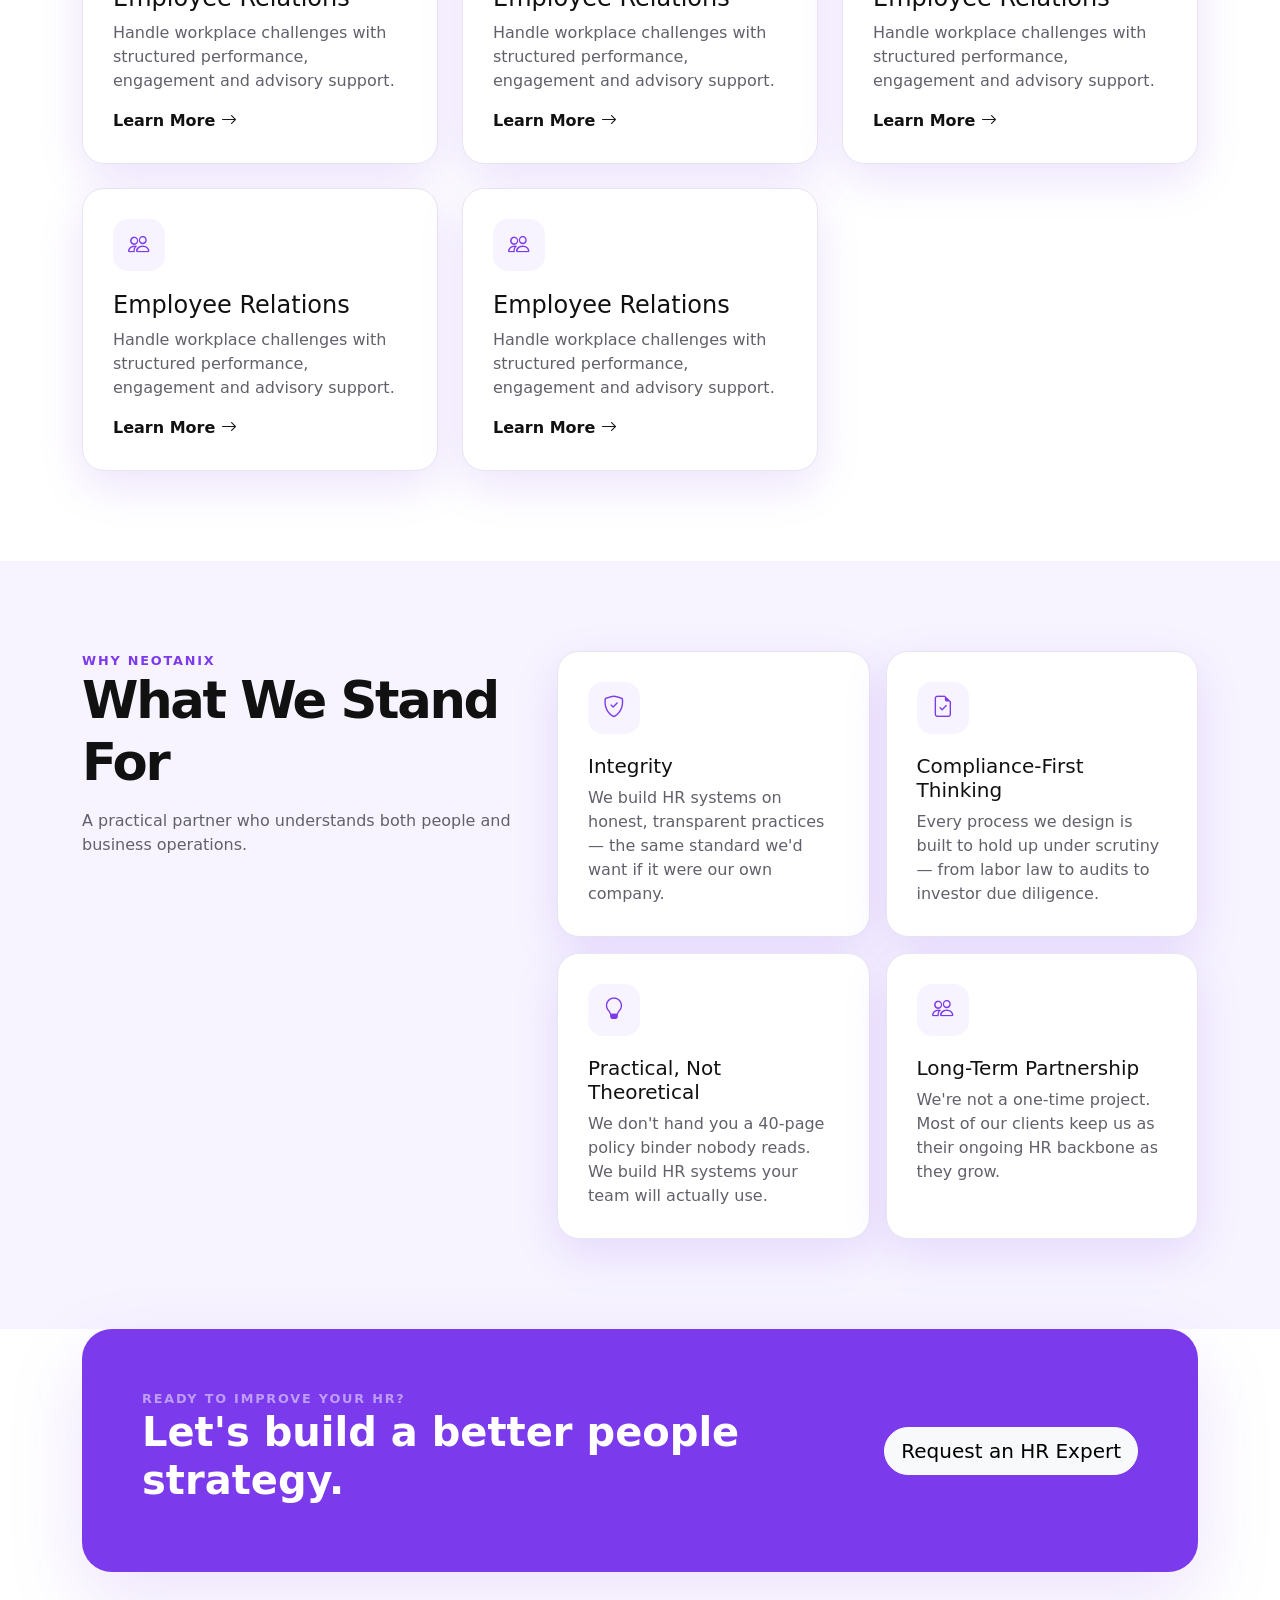
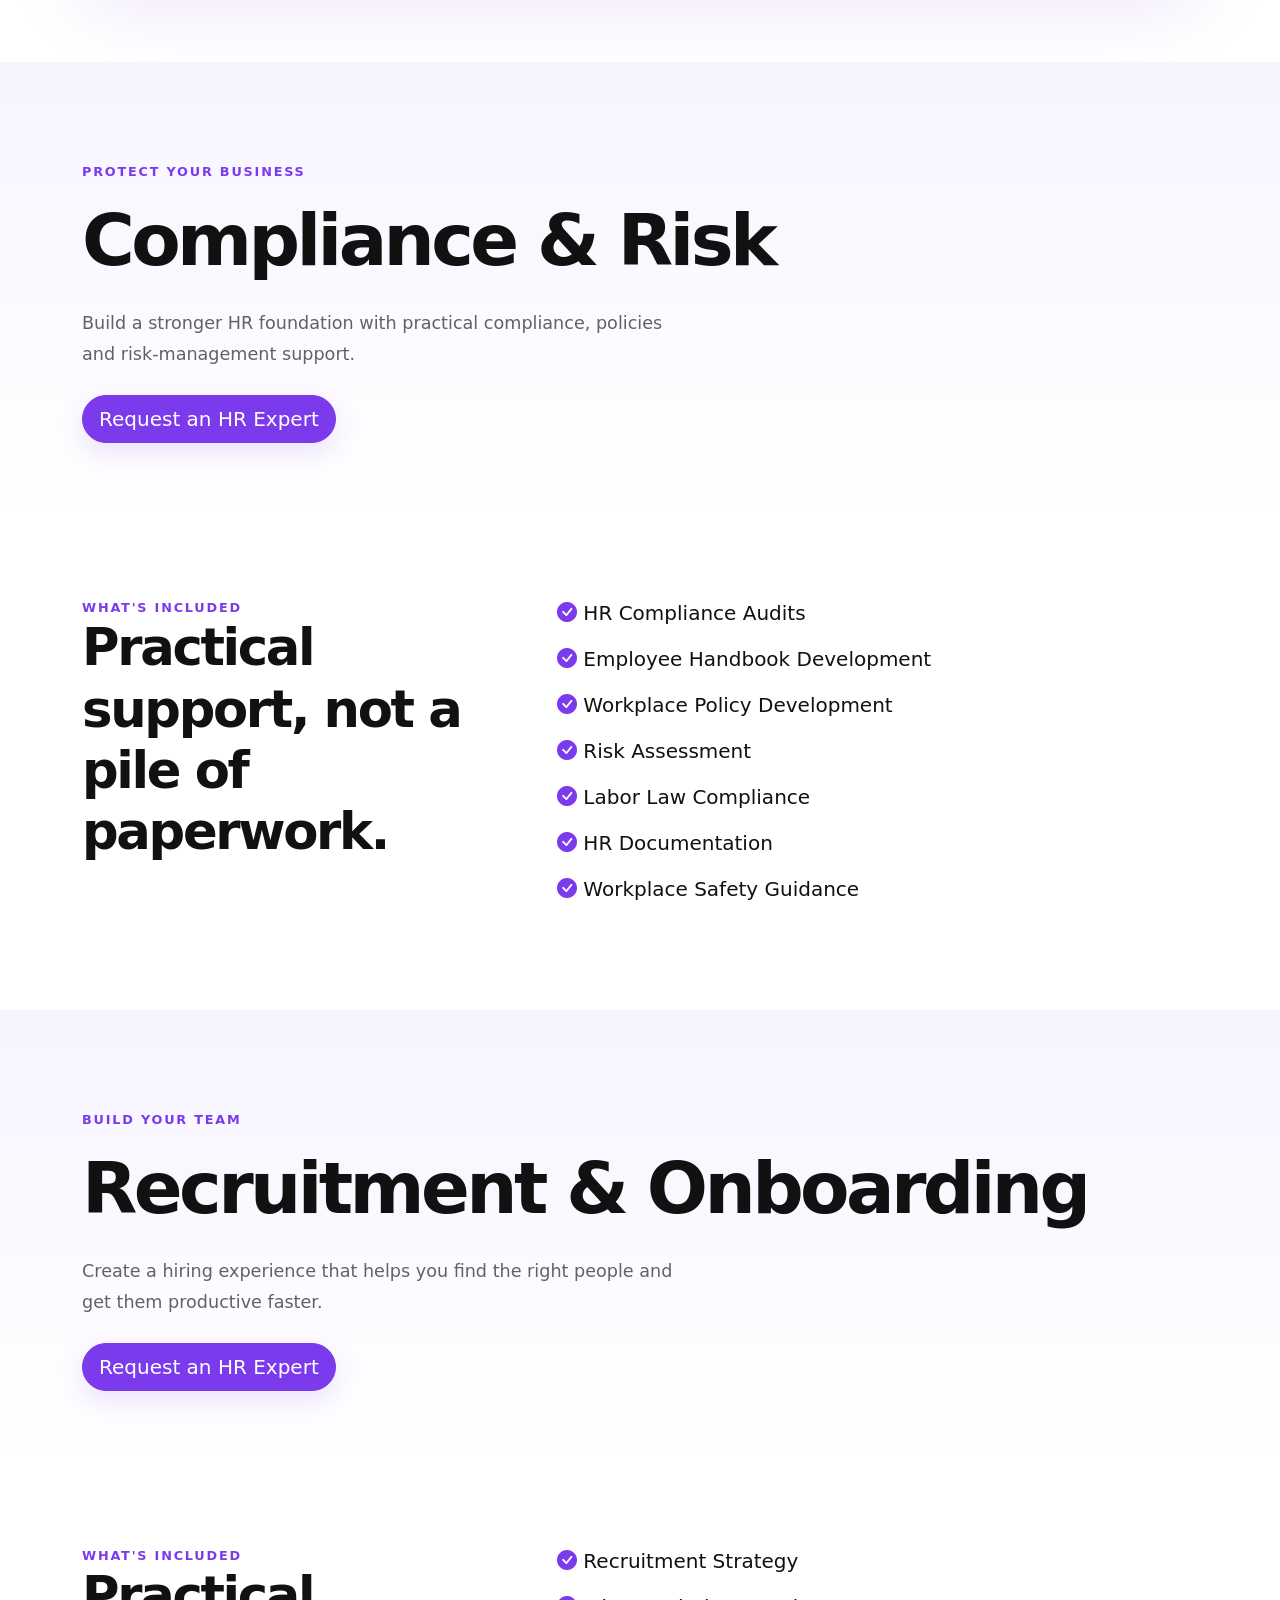
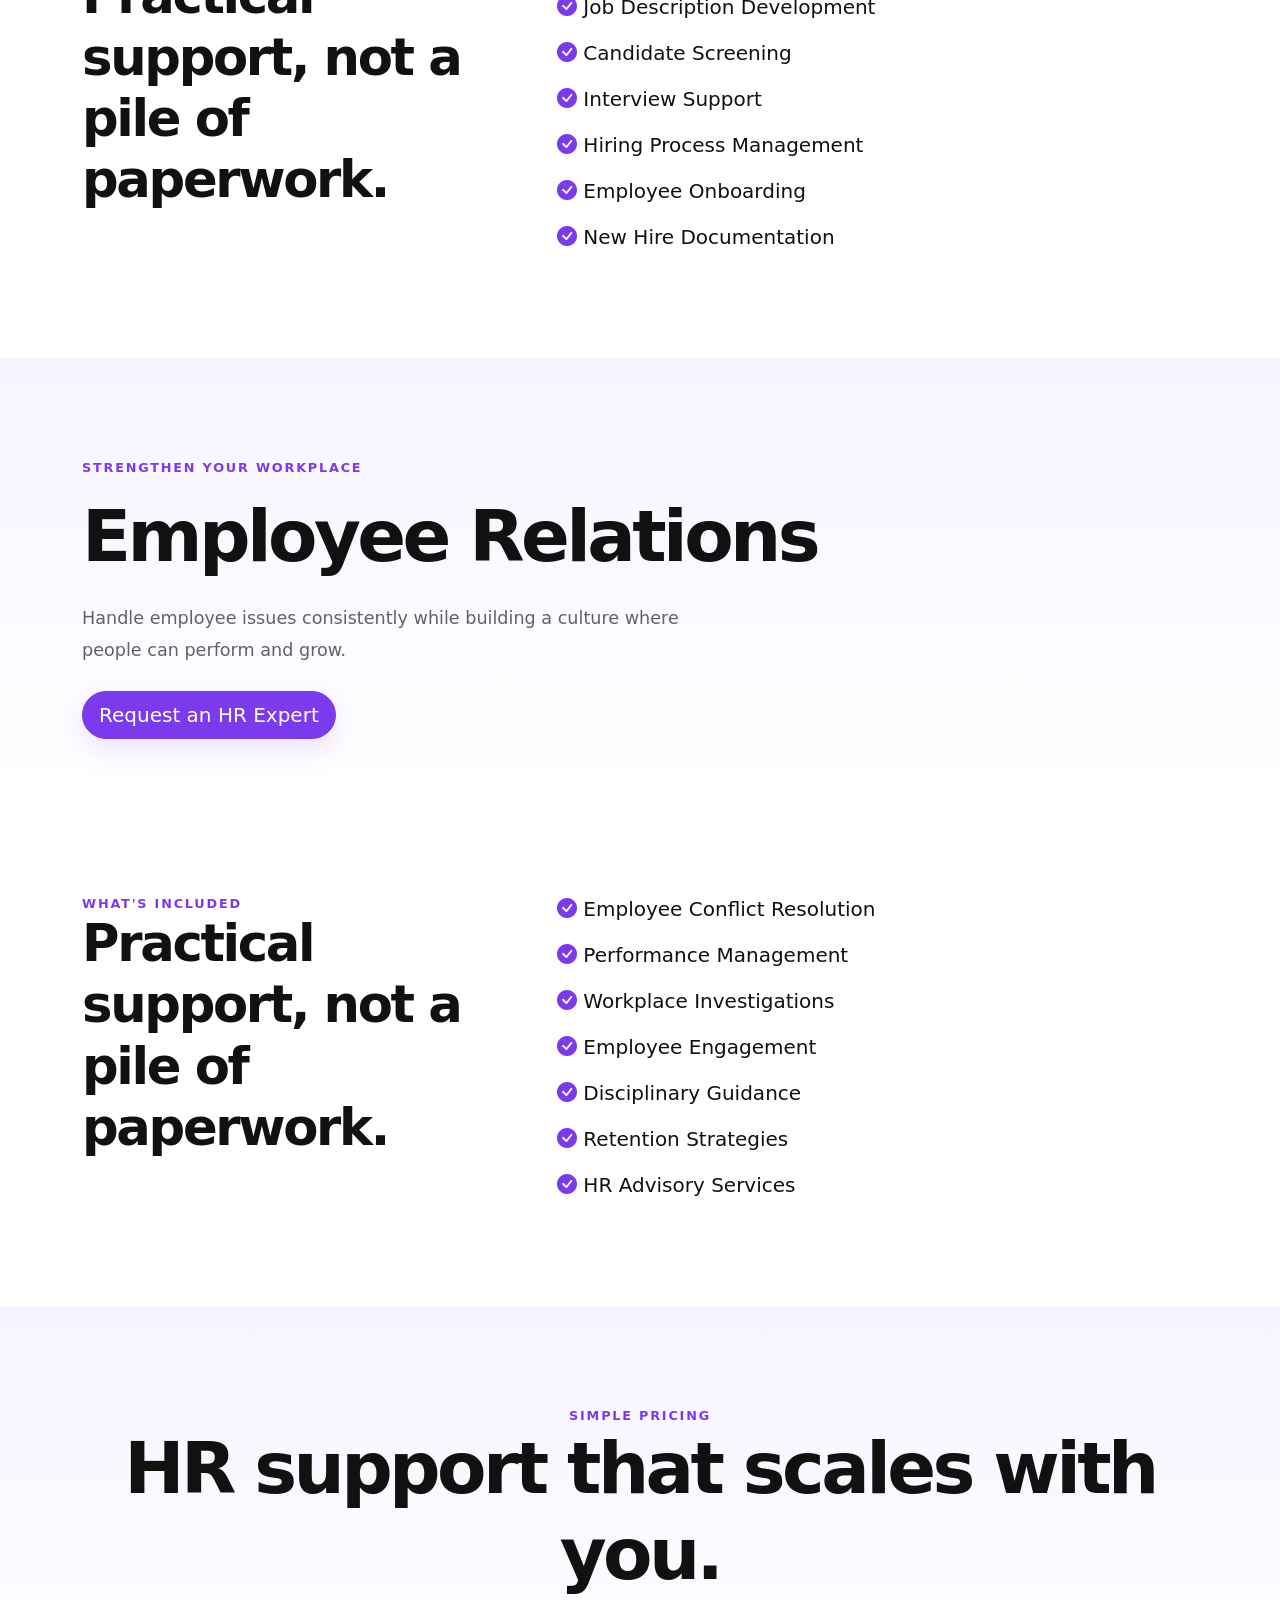
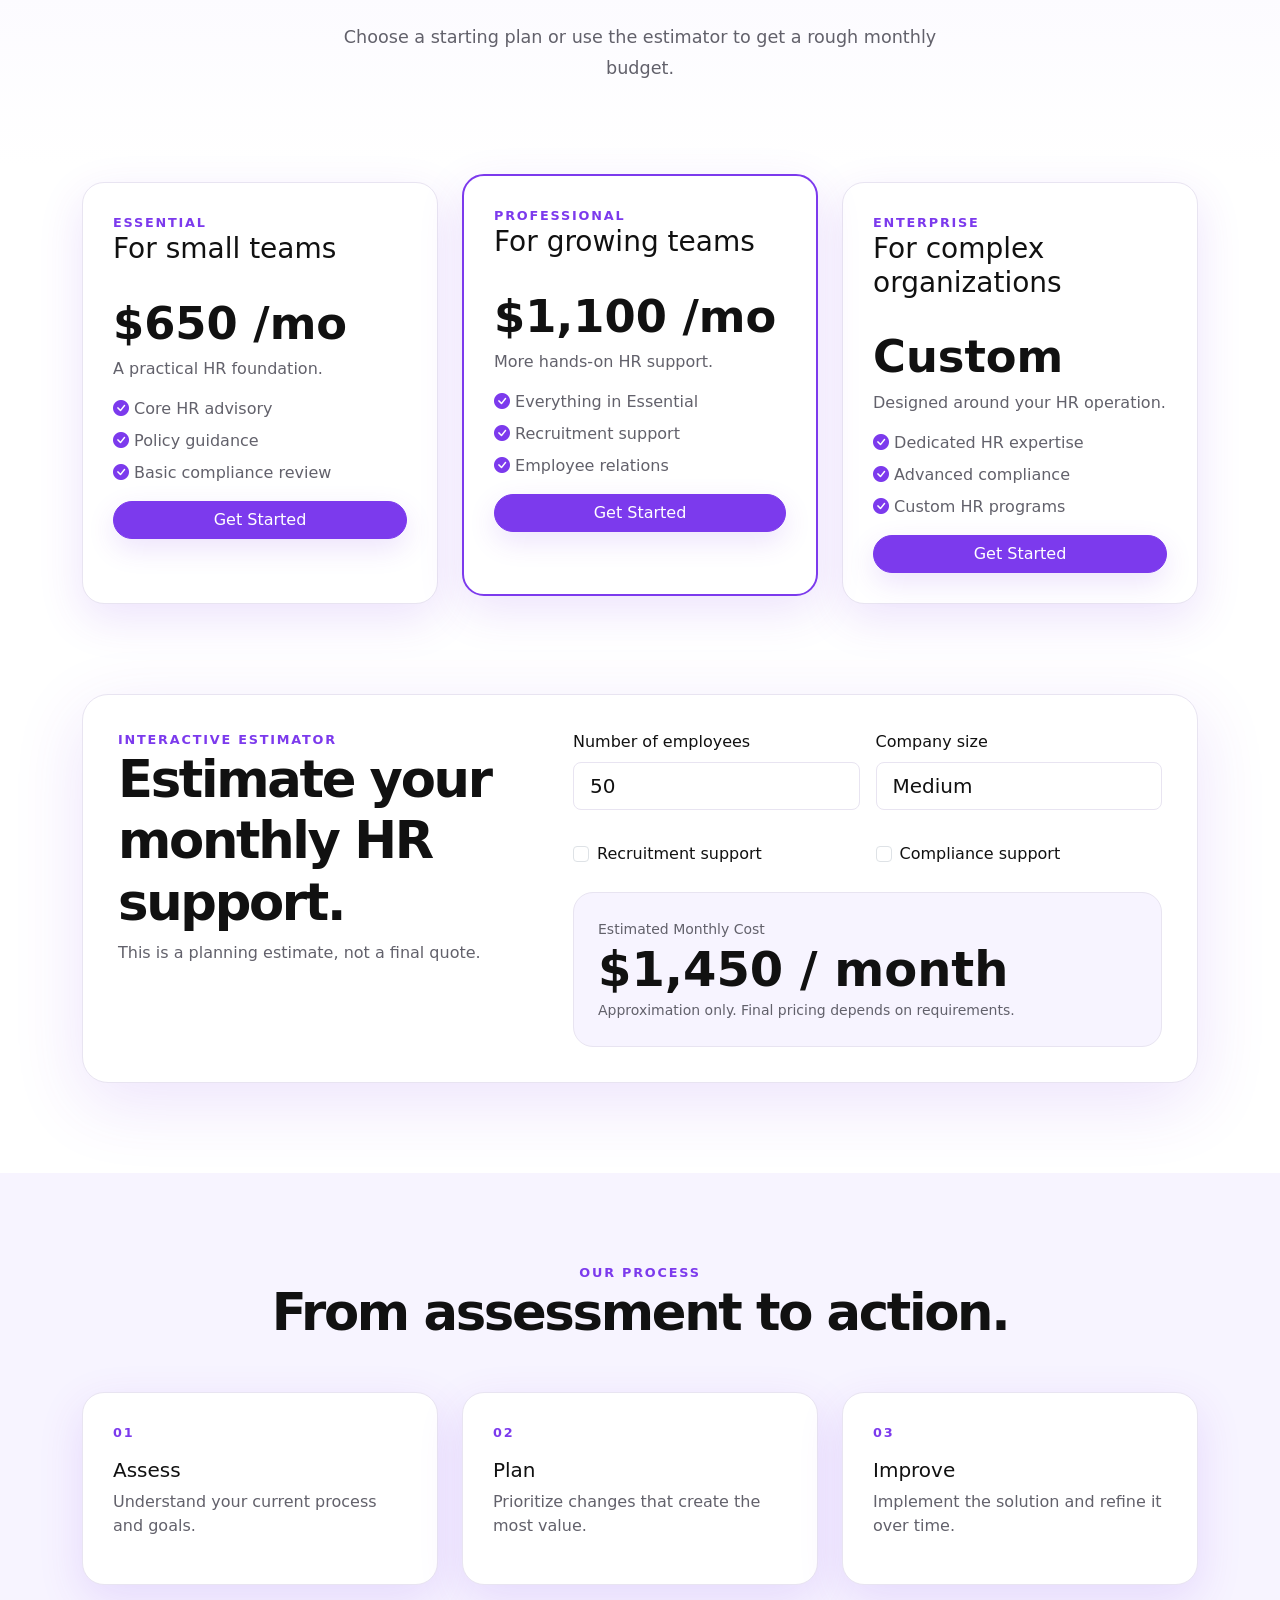
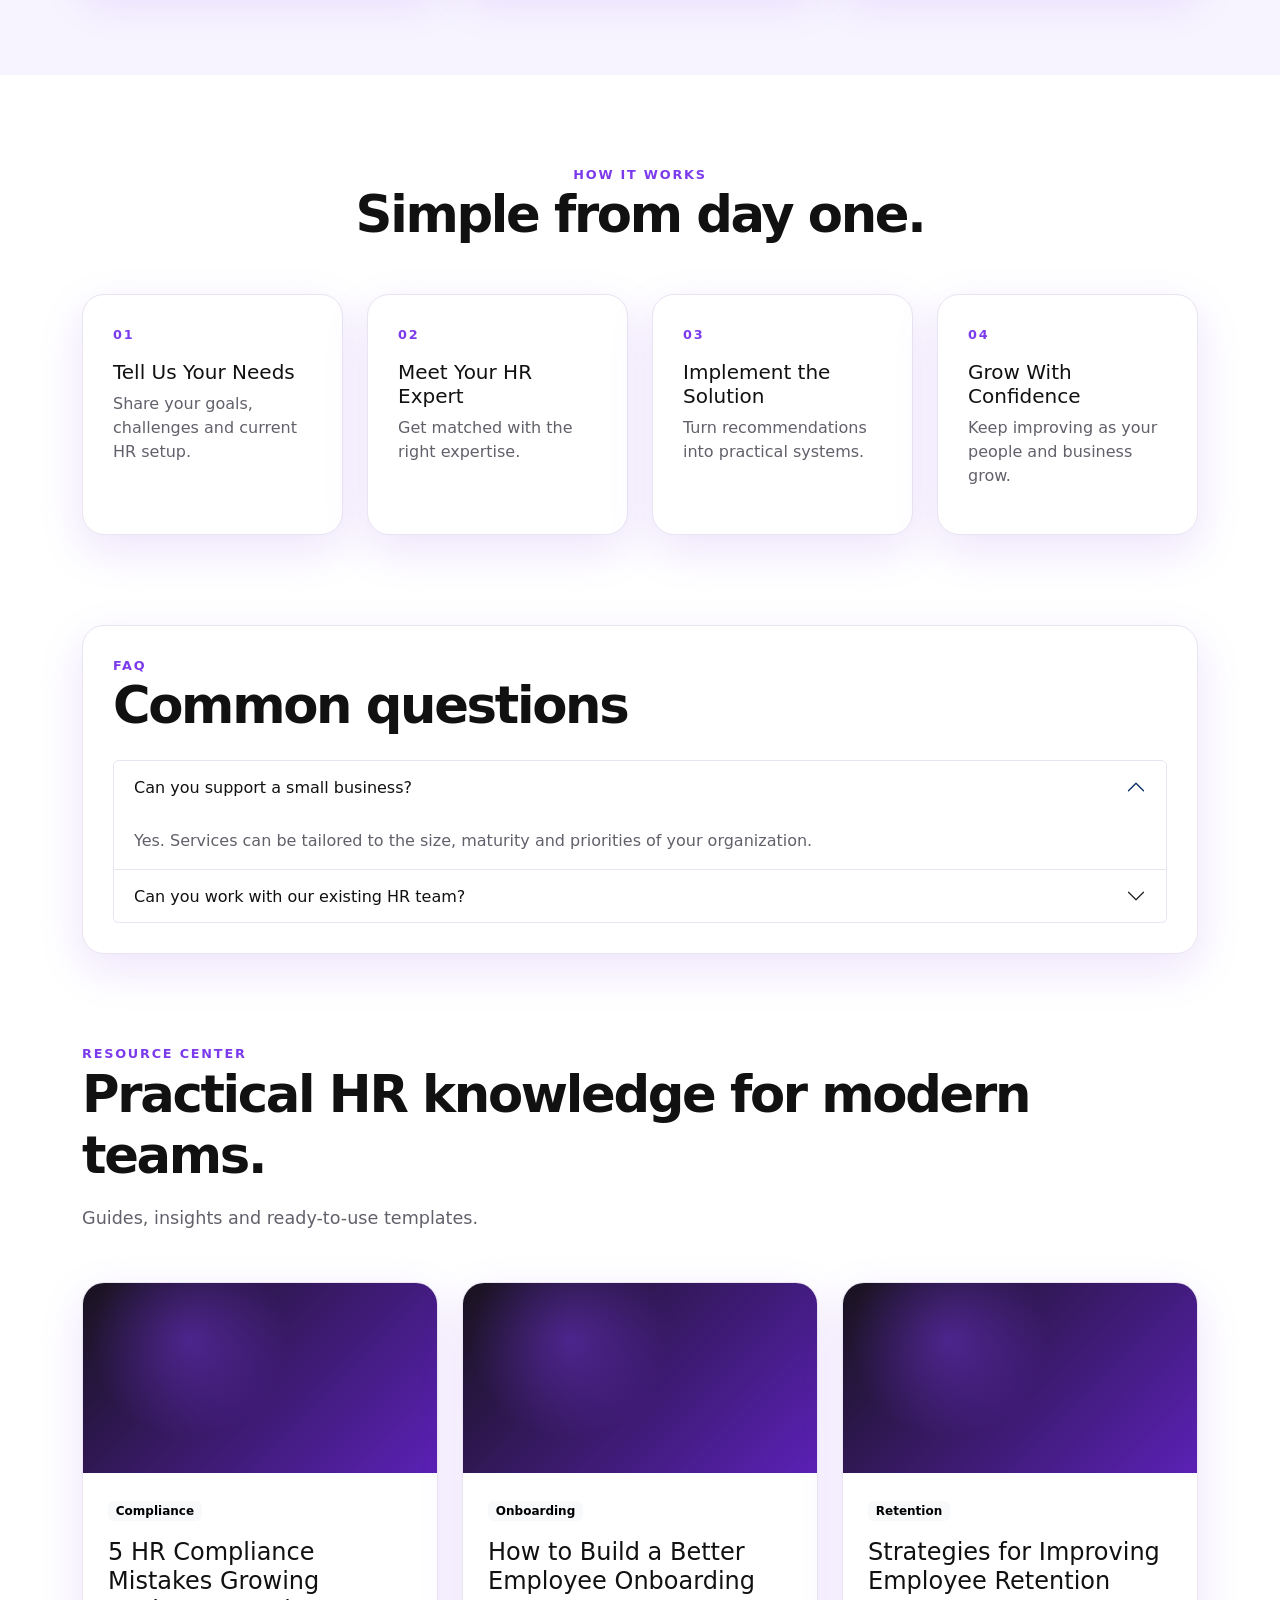
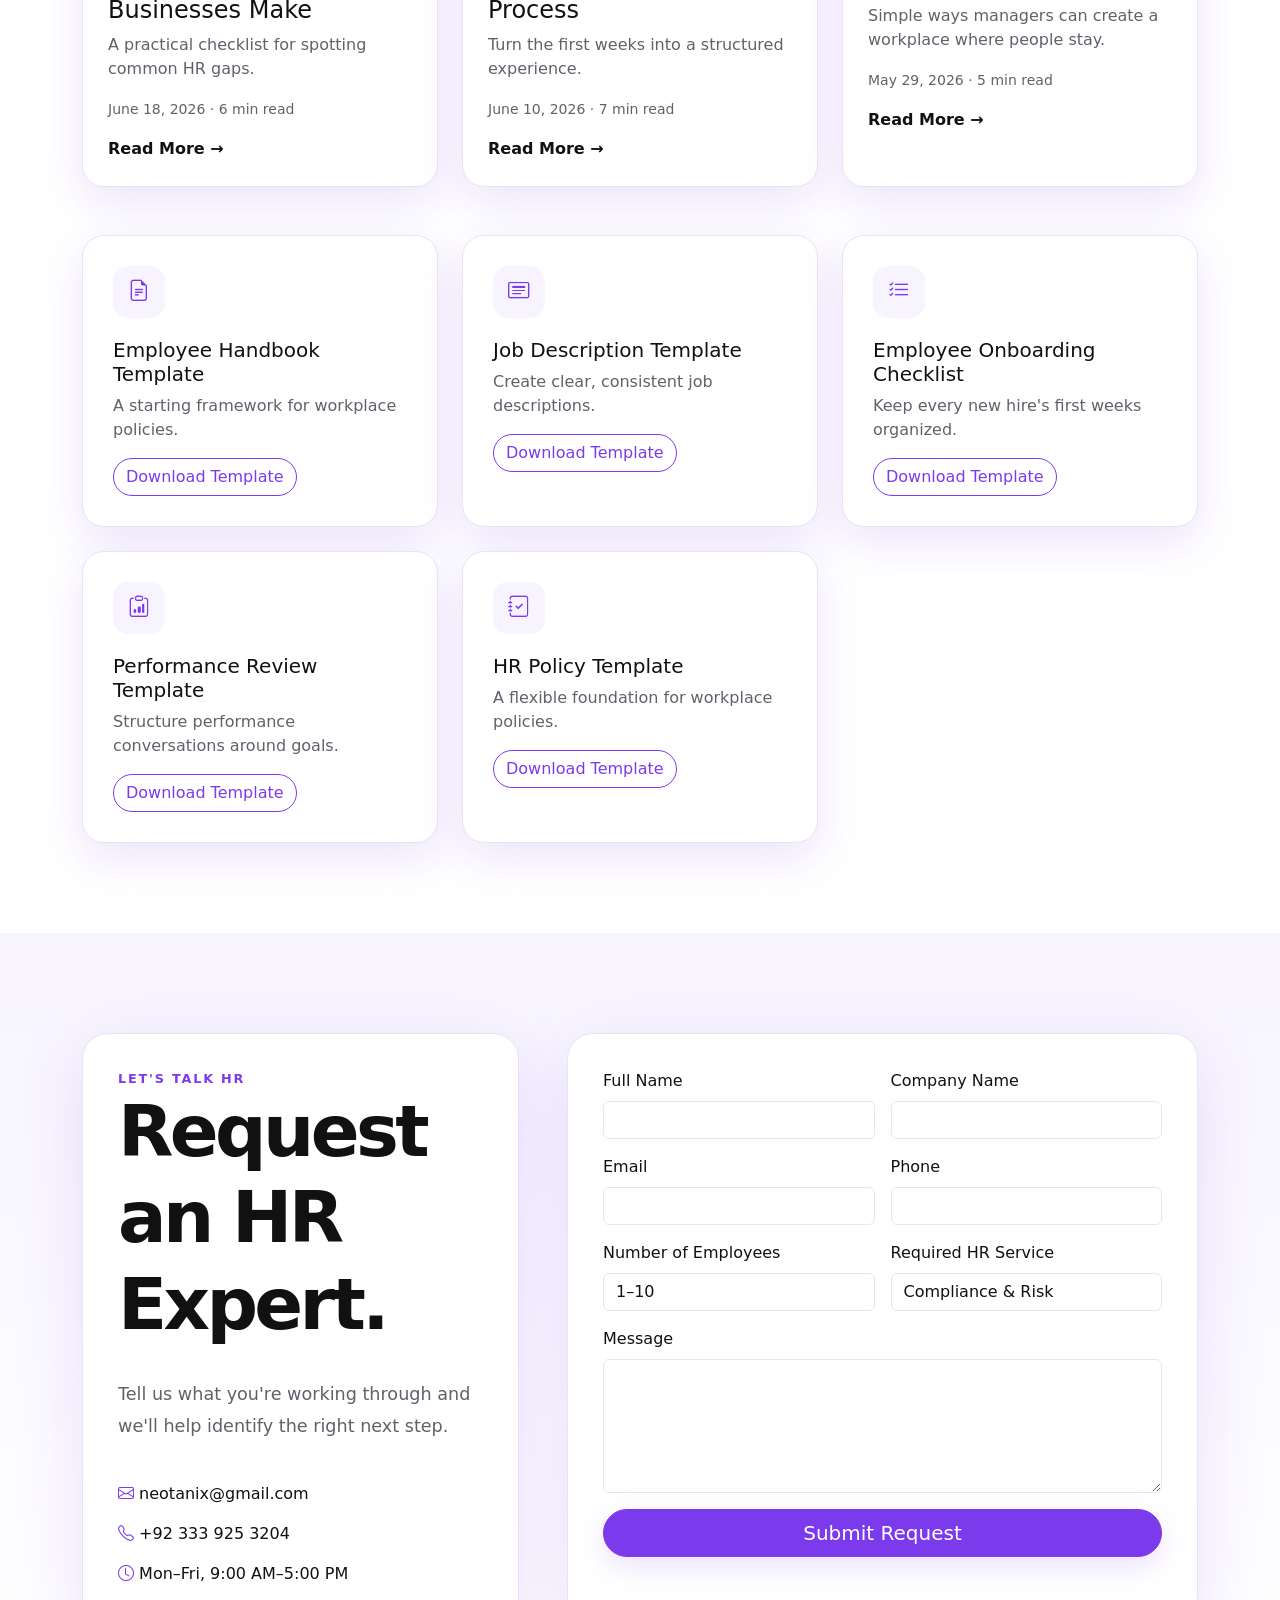
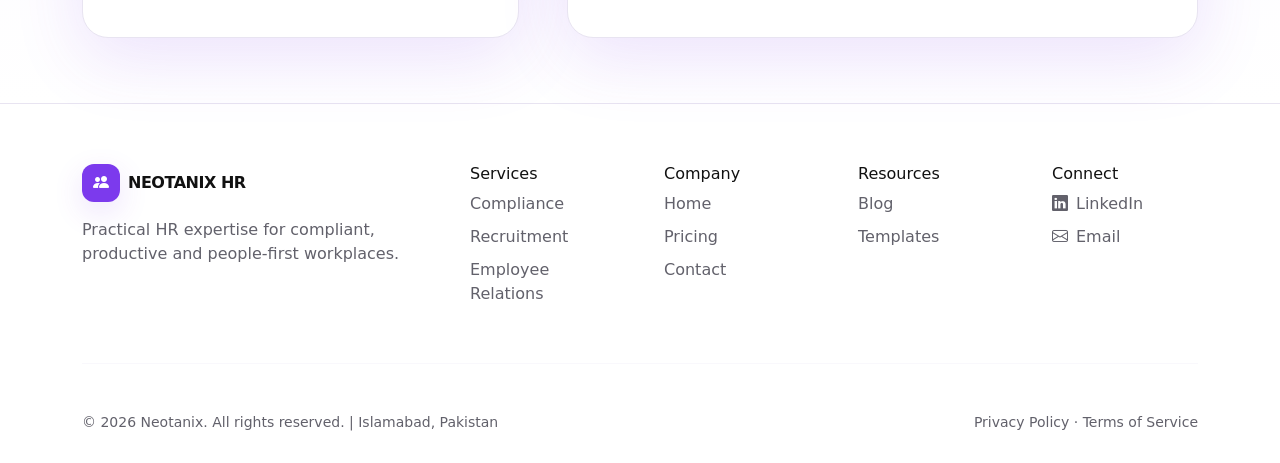
==== commit 9d7264fb: "change contacts in footer and also change the text upto section 'why neotanix'" ====
--- a/index.html
+++ b/index.html
@@ -14,27 +14,29 @@
 <body id="top">
     <div id="header"></div>
     <main>
+        <!-- Hero: first-screen value proposition and primary calls to action -->
         <section class="hero">
             <div class="container">
                 <div class="row align-items-center g-5">
                     <div class="col-xl-7 col-lg-8 reveal">
                         <div class="eyebrow mb-3">Human resources, made practical</div>
                         <!-- <h1>Smarter HR.<br>Stronger Teams.<br>Better Business.</h1> -->
-                        <h1>Great <span class="text-purple">businesses</span><br>are <span
-                                class="text-purple">built</span> by great<br><span class="text-purple">people</span>.
-                        </h1>
-                        <p class="copy mt-4">From hiring your next key employee to building a stronger workplace, we
-                            provide practical HR solutions that help organizations attract talent, manage people, reduce
-                            risk, and grow with confidence.</p>
+                        <h1>Your HR Department. Built, Run, and <span class="text-purple">Audit-Ready</span> — Without
+                            the <span class="text-purple">Overhead</span>.</h1>
+                        <p class="copy mt-4">Neotanix helps small and medium businesses build a fully functioning HR
+                            department — from policies and compliance to payroll and performance — without hiring an
+                            entire in-house team.</p>
                         <div class="d-flex flex-wrap gap-3 mt-4"><a class="btn btn-purple btn-lg rounded-pill px-4"
-                                href="#contact">Request an HR Expert <i class="bi bi-arrow-up-right ms-2"></i></a><a
-                                class="btn btn-outline-purple btn-lg rounded-pill px-4" href="#services">Explore
+                                href="#contact">Book a Free HR Assessment <i
+                                    class="bi bi-arrow-up-right ms-2"></i></a><a
+                                class="btn btn-outline-purple btn-lg rounded-pill px-4" href="#services">Our
                                 Services</a></div>
                     </div>
                 </div>
             </div>
         </section>
-        <section class="pb-4">
+        <!-- Metrics: quick proof points above the service overview -->
+        <!-- <section class="pb-4">
             <div class="container">
                 <div class="row g-3">
                     <div class="col-6 col-lg-3 reveal">
@@ -63,12 +65,15 @@
                     </div>
                 </div>
             </div>
-        </section>
+        </section> -->
+
+        <!-- Service overview: the three core offerings -->
         <section id="services" class="section">
             <div class="container">
                 <div class="mb-5 reveal">
                     <div class="eyebrow">Our services</div>
-                    <h2 class="title">Everything you need to manage people with confidence.</h2>
+                    <h2 class="title">We're your partner for every stage of the employee lifecycle — not just hiring
+                    </h2>
                 </div>
                 <div class="row g-4">
                     <div class="col-lg-4 reveal">
@@ -98,15 +103,62 @@
                                     class="bi bi-arrow-right"></i></a>
                         </div>
                     </div>
-                </div>
-            </div>
-        </section>
+                    <div class="col-lg-4 reveal">
+                        <div class="cardx">
+                            <div class="icon"><i class="bi bi-people"></i></div>
+                            <h4>Employee Relations</h4>
+                            <p class="muted">Handle workplace challenges with structured performance, engagement and
+                                advisory support.</p><a class="fw-bold" href="#employee-relations">Learn More <i
+                                    class="bi bi-arrow-right"></i></a>
+                        </div>
+                    </div>
+                    <div class="col-lg-4 reveal">
+                        <div class="cardx">
+                            <div class="icon"><i class="bi bi-people"></i></div>
+                            <h4>Employee Relations</h4>
+                            <p class="muted">Handle workplace challenges with structured performance, engagement and
+                                advisory support.</p><a class="fw-bold" href="#employee-relations">Learn More <i
+                                    class="bi bi-arrow-right"></i></a>
+                        </div>
+                    </div>
+                    <div class="col-lg-4 reveal">
+                        <div class="cardx">
+                            <div class="icon"><i class="bi bi-people"></i></div>
+                            <h4>Employee Relations</h4>
+                            <p class="muted">Handle workplace challenges with structured performance, engagement and
+                                advisory support.</p><a class="fw-bold" href="#employee-relations">Learn More <i
+                                    class="bi bi-arrow-right"></i></a>
+                        </div>
+                    </div>
+                    <div class="col-lg-4 reveal">
+                        <div class="cardx">
+                            <div class="icon"><i class="bi bi-people"></i></div>
+                            <h4>Employee Relations</h4>
+                            <p class="muted">Handle workplace challenges with structured performance, engagement and
+                                advisory support.</p><a class="fw-bold" href="#employee-relations">Learn More <i
+                                    class="bi bi-arrow-right"></i></a>
+                        </div>
+                    </div>
+                    <div class="col-lg-4 reveal">
+                        <div class="cardx">
+                            <div class="icon"><i class="bi bi-people"></i></div>
+                            <h4>Employee Relations</h4>
+                            <p class="muted">Handle workplace challenges with structured performance, engagement and
+                                advisory support.</p><a class="fw-bold" href="#employee-relations">Learn More <i
+                                    class="bi bi-arrow-right"></i></a>
+                        </div>
+                    </div>
+
+                </div>
+            </div>
+        </section>
+        <!-- Why us: supporting benefits and differentiators -->
         <section id="why" class="section" style="background:var(--soft)">
             <div class="container">
                 <div class="row g-4">
                     <div class="col-lg-5 reveal">
                         <div class="eyebrow">Why NEOTANIX</div>
-                        <h2 class="title">HR expertise without the corporate complexity.</h2>
+                        <h2 class="title">What We Stand For</h2>
                         <p class="muted mt-3">A practical partner who understands both people and business operations.
                         </p>
                     </div>
@@ -114,32 +166,36 @@
                         <div class="row g-3">
                             <div class="col-md-6 reveal">
                                 <div class="cardx">
-                                    <div class="icon"><i class="bi bi-award"></i></div>
-                                    <h5>HR Expertise</h5>
-                                    <p class="muted mb-0">Experienced specialists who turn HR challenges into clear
-                                        actions.</p>
+                                    <div class="icon"><i class="bi bi-shield-check"></i></div>
+                                    <h5>Integrity</h5>
+                                    <p class="muted mb-0">We build HR systems on honest, transparent practices — the
+                                        same
+                                        standard we'd want if it were our own company.</p>
                                 </div>
                             </div>
                             <div class="col-md-6 reveal">
                                 <div class="cardx">
-                                    <div class="icon"><i class="bi bi-lock"></i></div>
-                                    <h5>Compliance Protection</h5>
-                                    <p class="muted mb-0">Reduce exposure through structured policies and documentation.
-                                    </p>
+                                    <div class="icon"><i class="bi bi-file-earmark-check"></i></div>
+                                    <h5>Compliance-First Thinking</h5>
+                                    <p class="muted mb-0">Every process we design is built to hold up under scrutiny —
+                                        from labor law to audits to investor due diligence.</p>
                                 </div>
                             </div>
                             <div class="col-md-6 reveal">
                                 <div class="cardx">
-                                    <div class="icon"><i class="bi bi-lightning"></i></div>
-                                    <h5>Faster Hiring</h5>
-                                    <p class="muted mb-0">Create repeatable recruitment workflows that save time.</p>
+                                    <div class="icon"><i class="bi bi-lightbulb"></i></div>
+                                    <h5>Practical, Not Theoretical</h5>
+                                    <p class="muted mb-0">We don't hand you a 40-page policy binder nobody reads. We
+                                        build
+                                        HR systems your team will actually use.</p>
                                 </div>
                             </div>
                             <div class="col-md-6 reveal">
                                 <div class="cardx">
-                                    <div class="icon"><i class="bi bi-bar-chart"></i></div>
-                                    <h5>Data-Driven Decisions</h5>
-                                    <p class="muted mb-0">Use practical HR metrics to guide better decisions.</p>
+                                    <div class="icon"><i class="bi bi-people"></i></div>
+                                    <h5>Long-Term Partnership</h5>
+                                    <p class="muted mb-0">We're not a one-time project. Most of our clients keep us as
+                                        their ongoing HR backbone as they grow.</p>
                                 </div>
                             </div>
                         </div>
@@ -148,7 +204,7 @@
             </div>
         </section>
 
-        <!--  -->
+        <!-- Call to action: prompt for the primary conversion step -->
         <section class="section pt-0">
             <div class="container reveal">
                 <div class="cta">
@@ -164,6 +220,7 @@
             </div>
         </section>
 
+        <!-- Service detail: compliance and risk section -->
         <section id="compliance" class="page-hero">
             <div class="container">
                 <div class="row align-items-center g-5">
@@ -177,6 +234,7 @@
                 </div>
             </div>
         </section>
+        <!-- Compliance deliverables list -->
         <section class="section">
             <div class="container">
                 <div class="row g-4">
@@ -206,8 +264,7 @@
             </div>
         </section>
 
-
-        <!-- Recruitment -->
+        <!-- Service detail: recruitment and onboarding section -->
 
         <section id="recruitment" class="page-hero">
             <div class="container">
@@ -222,6 +279,7 @@
                 </div>
             </div>
         </section>
+        <!-- Recruitment deliverables list -->
         <section class="section">
             <div class="container">
                 <div class="row g-4">
@@ -251,7 +309,7 @@
             </div>
         </section>
 
-        <!-- Employee Relations -->
+        <!-- Service detail: employee relations section -->
 
         <section id="employee-relations" class="page-hero">
             <div class="container">
@@ -266,6 +324,7 @@
                 </div>
             </div>
         </section>
+        <!-- Employee relations deliverables list -->
         <section class="section">
             <div class="container">
                 <div class="row g-4">
@@ -295,8 +354,7 @@
             </div>
         </section>
 
-
-        <!--Pricing and Estimator -->
+        <!-- Pricing: plan cards and estimator -->
 
         <section id="pricing" class="page-hero">
             <div class="container-fluid px-4 px-lg-5 text-center reveal">
@@ -306,6 +364,7 @@
                 </p>
             </div>
         </section>
+        <!-- Pricing estimator tool -->
         <section class="section pt-3">
             <div class="container">
                 <div class="row g-4">
@@ -400,6 +459,7 @@
                 </div>
             </div>
         </section>
+        <!-- Process: how the engagement works -->
         <section id="process" class="section" style="background:var(--soft)">
             <div class="container">
                 <div class="text-center mb-5">
@@ -432,8 +492,7 @@
             </div>
         </section>
 
-        <!--  -->
-
+        <!-- Delivery steps: the simplified working process -->
         <section id="how-it-works" class="section">
             <div class="container">
                 <div class="text-center mb-5">
@@ -472,23 +531,7 @@
                 </div>
             </div>
         </section>
-        <!-- <section class="section pt-0">
-            <div class="container reveal">
-                <div class="cta">
-                    <div class="row align-items-center g-4">
-                        <div class="col-lg-8">
-                            <div class="eyebrow text-white-50">Ready to improve your HR?</div>
-                            <h2 class="display-6 fw-bold">Let's build a better people strategy.</h2>
-                        </div>
-                        <div class="col-lg-4 text-lg-end"><a href="#contact"
-                                class="btn btn-light btn-lg rounded-pill">Request an HR Expert</a></div>
-                    </div>
-                </div>
-            </div>
-        </section> -->
-
-        <!-- FAQ Section -->
-
+        <!-- FAQ: common questions in a themed accordion -->
         <section id="faq" class="section pt-0">
             <div class="container">
                 <div class="cardx">
@@ -517,7 +560,7 @@
             </div>
         </section>
 
-        <!-- Resources -->
+        <!-- Resources: articles and reusable templates -->
         <section id="resources" class="section pt-0">
             <div class="container">
                 <div class="mb-5 reveal">
@@ -605,7 +648,7 @@
             </div>
         </section>
 
-        <!-- Request an HR Expert -->
+        <!-- Contact: split intro and form panels for lead capture -->
         <section id="contact" class="page-hero">
             <div class="container">
                 <div class="row g-5 align-items-stretch">
@@ -617,8 +660,8 @@
                                 next step.</p>
                             <div class="mt-4">
                                 <p><i class="bi bi-envelope" style="color:var(--purple)"></i>
-                                    hello@peoplepilothr.example</p>
-                                <p><i class="bi bi-telephone" style="color:var(--purple)"></i> +1 (555) 010-2040
+                                    neotanix@gmail.com</p>
+                                <p><i class="bi bi-telephone" style="color:var(--purple)"></i> +92 333 925 3204
                                 </p>
                                 <p><i class="bi bi-clock" style="color:var(--purple)"></i> Mon–Fri, 9:00 AM–5:00 PM
                                 </p>
--- a/css/style.css
+++ b/css/style.css
@@ -1,4 +1,5 @@
 :root {
+    /* Global brand and theme tokens used throughout the site */
     --purple: #7c3aed;
     --bg: #fff;
     --surface: #fff;
@@ -10,6 +11,7 @@
 }
 
 [data-theme=dark] {
+    /* Dark-mode overrides for the same shared tokens */
     --bg: #070707;
     --surface: #111;
     --soft: #17121f;
@@ -27,6 +29,7 @@
     scroll-behavior: smooth
 }
 
+/* Offset anchor jumps so fixed header does not cover section titles */
 section[id],
 div[id="blog"],
 div[id="templates"] {
@@ -47,6 +50,7 @@
     text-decoration: none
 }
 
+/* Shared fixed header styling */
 .navbar {
     background: color-mix(in srgb, var(--bg) 90%, transparent) !important;
     backdrop-filter: blur(14px);
@@ -111,6 +115,7 @@
     color: #fff
 }
 
+/* Theme toggle button in the header */
 .theme {
     width: 40px;
     height: 40px;
@@ -129,6 +134,7 @@
     position: relative
 }
 
+/* Soft panel behind the homepage hero content */
 .hero:before {
     content: "";
     position: absolute;
@@ -169,6 +175,7 @@
     max-width: 600px
 }
 
+/* Decorative hero shell used only on the homepage */
 .visual {
     min-height: 430px;
     border: 1px solid var(--border);
@@ -197,6 +204,7 @@
     width: 170px
 }
 
+/* Shared section spacing and card styles */
 .section {
     padding: 90px 0
 }
@@ -238,6 +246,7 @@
     margin-bottom: 20px
 }
 
+/* Large page-hero blocks for service and pricing sections */
 .page-hero {
     padding: 100px 0 65px;
     background: linear-gradient(180deg, var(--soft), transparent)
@@ -253,6 +262,7 @@
     transform: translateY(-8px)
 }
 
+/* Form and contact panel layout */
 .estimator,
 .contact {
     background: var(--surface);
@@ -278,6 +288,7 @@
     height: 100%
 }
 
+/* Inputs and FAQ accordion colors follow the active theme */
 .form-control,
 .form-select {
     background: var(--surface) !important;
@@ -328,6 +339,7 @@
     color: var(--muted)
 }
 
+/* Pricing, resources, and CTA blocks */
 .result {
     padding: 24px;
     border-radius: 20px;
@@ -357,6 +369,7 @@
     box-shadow: 0 30px 80px var(--shadow)
 }
 
+/* Footer link group styling */
 footer {
     border-top: 1px solid var(--border);
     padding: 60px 0 30px
@@ -383,6 +396,7 @@
     transform: none
 }
 
+/* Responsive hero and spacing adjustments */
 @media(max-width:991px) {
     .hero .container {
         padding: 0 22px
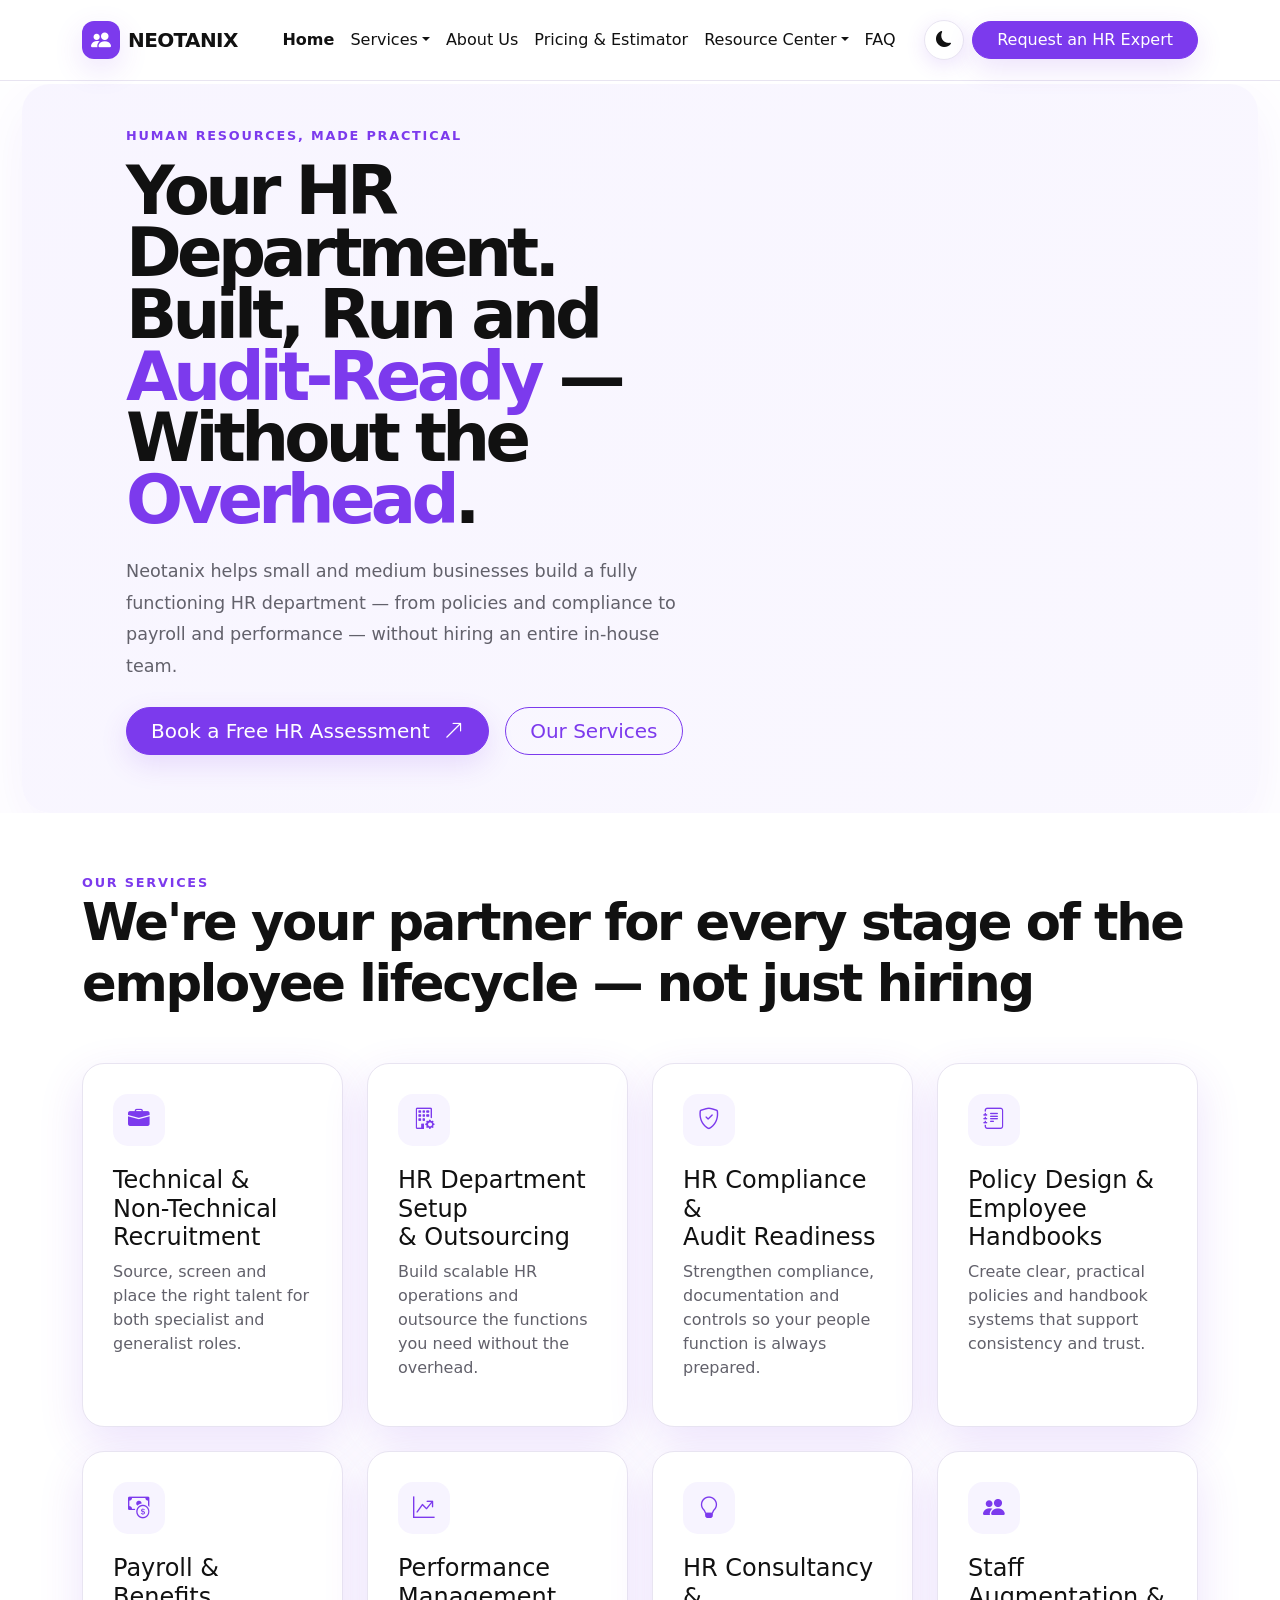
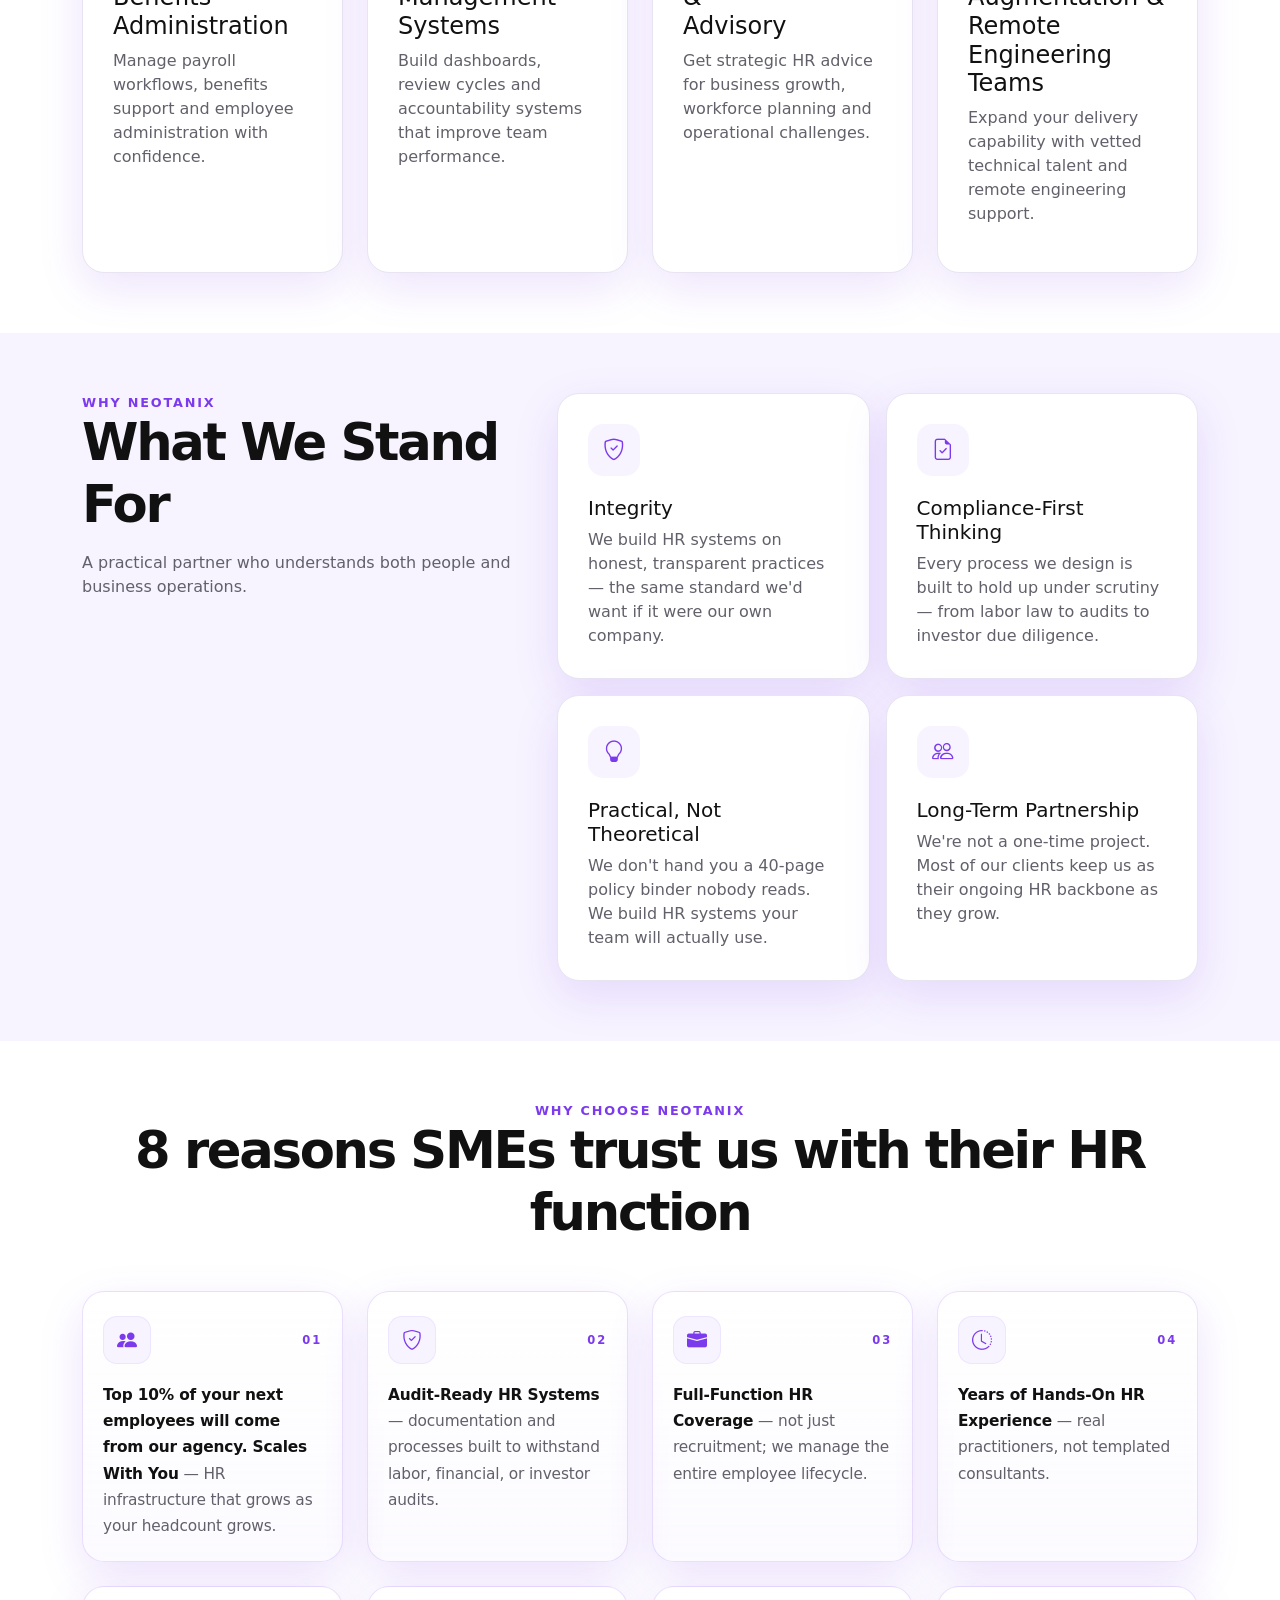
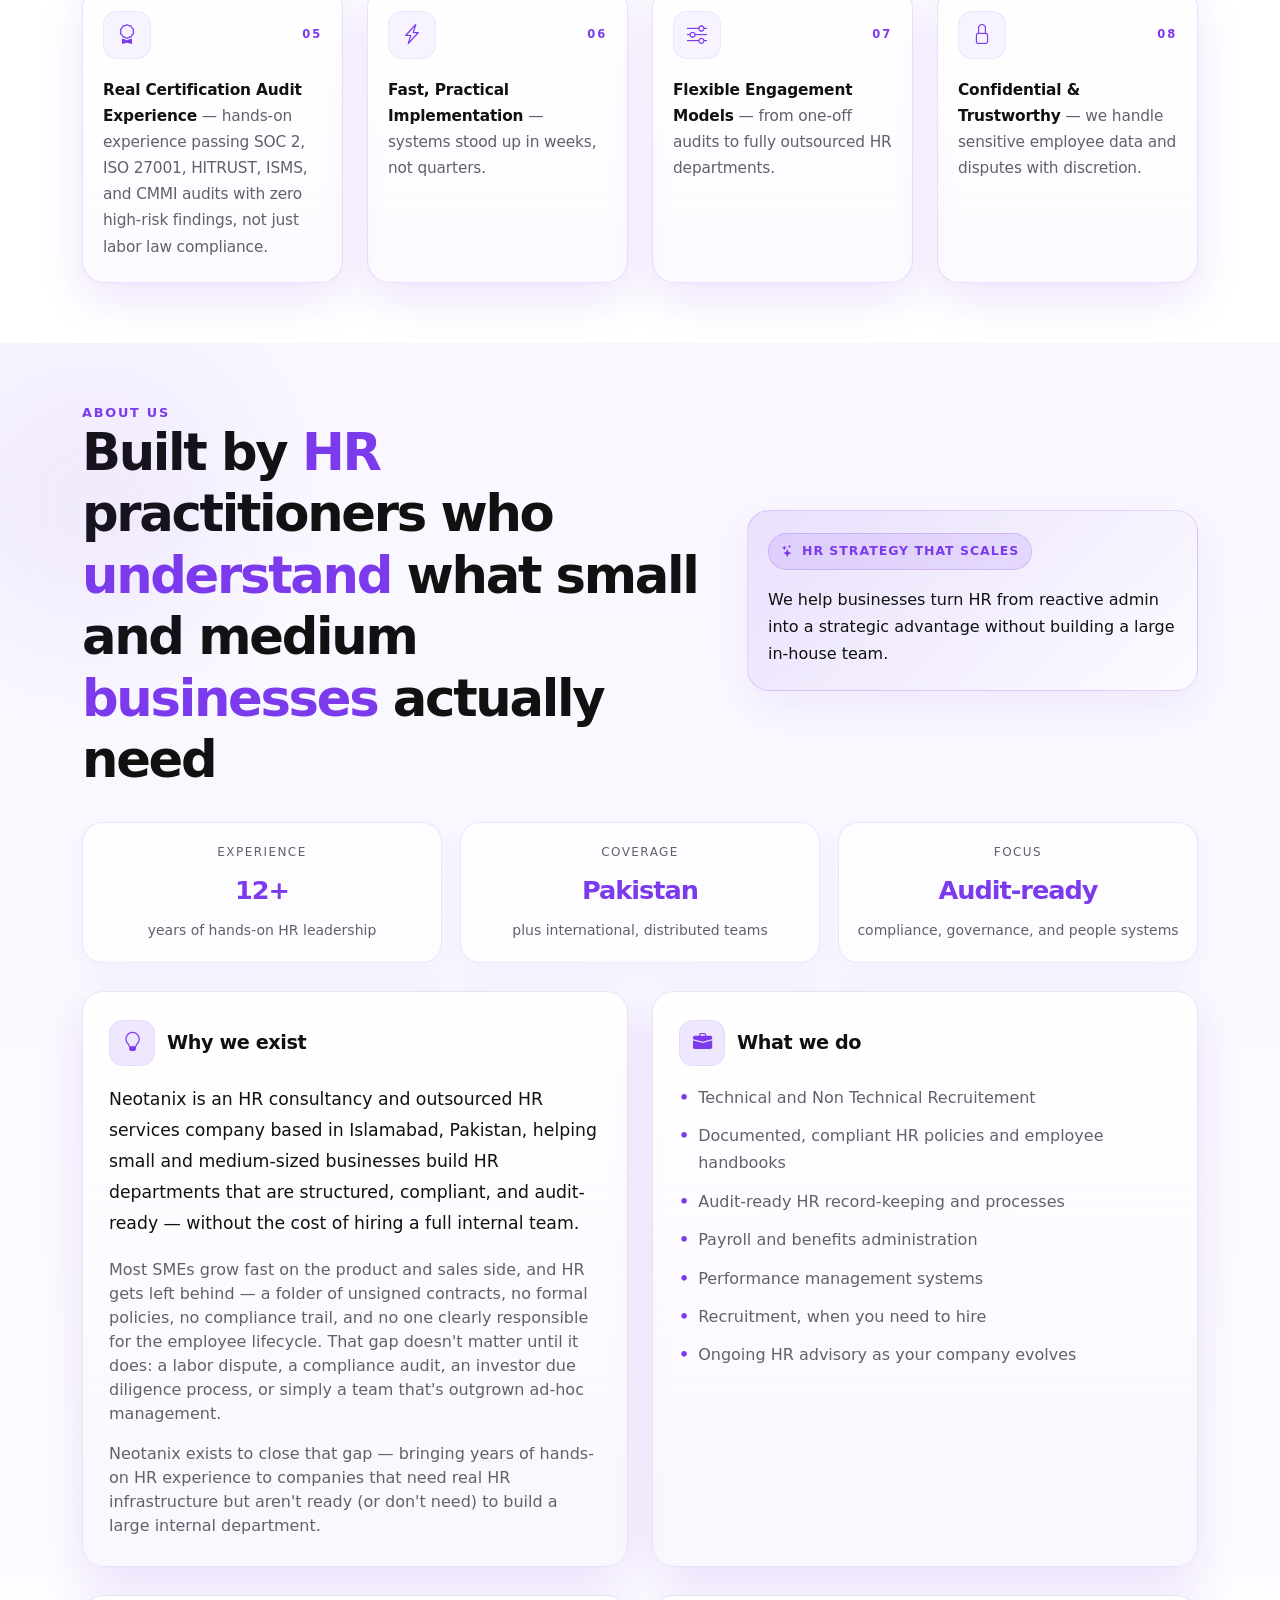
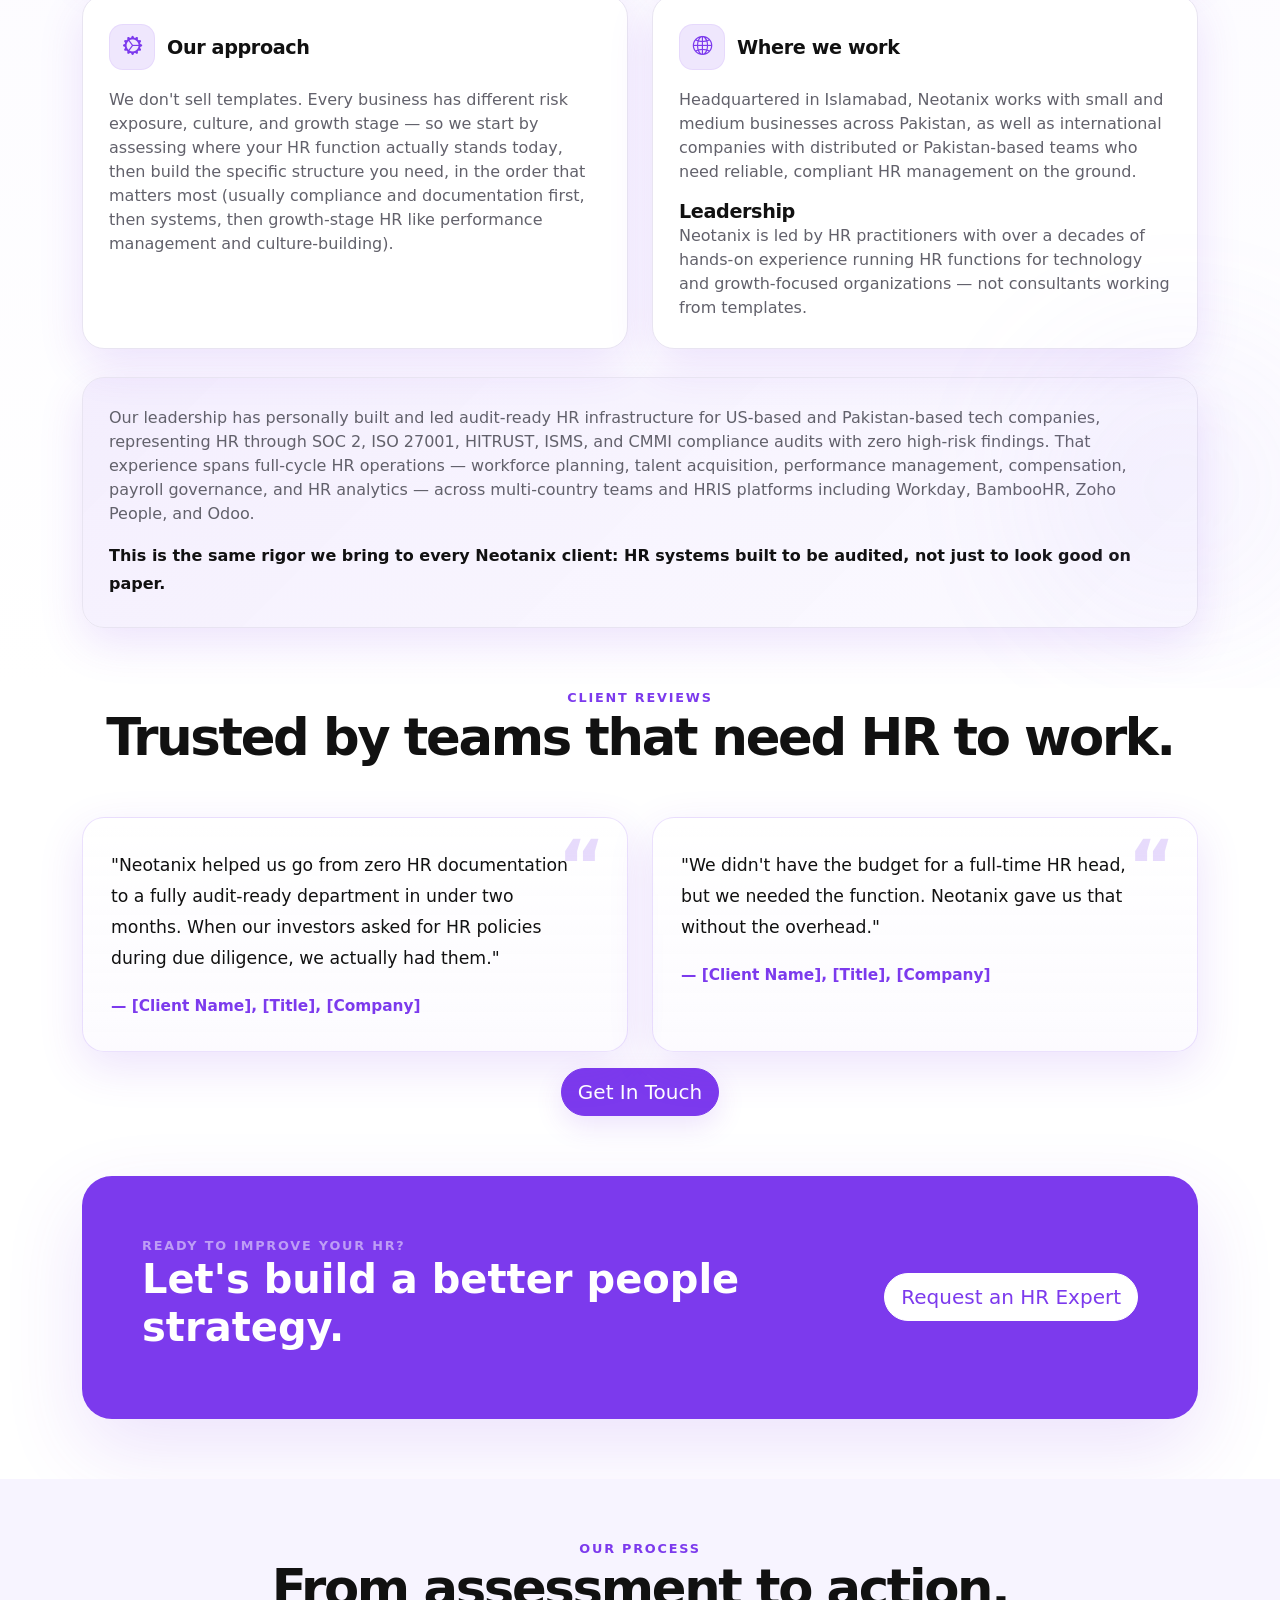
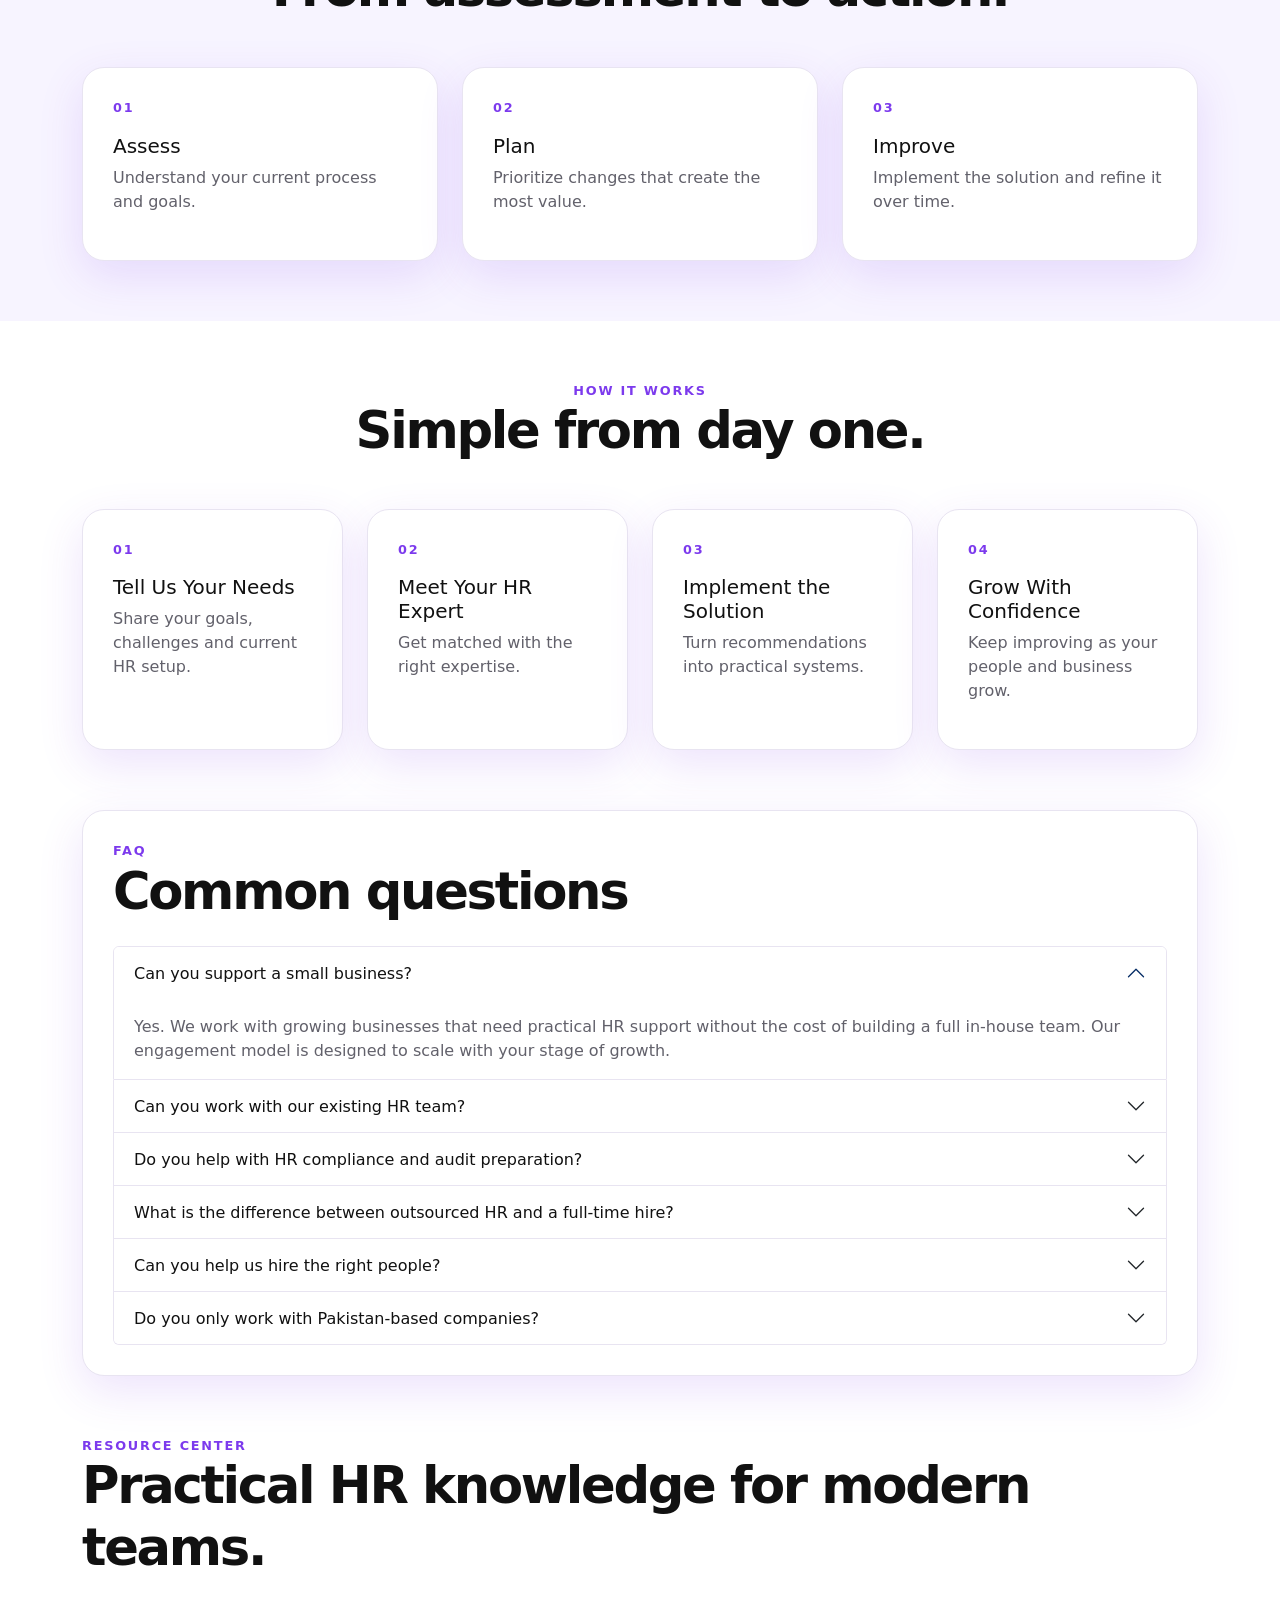
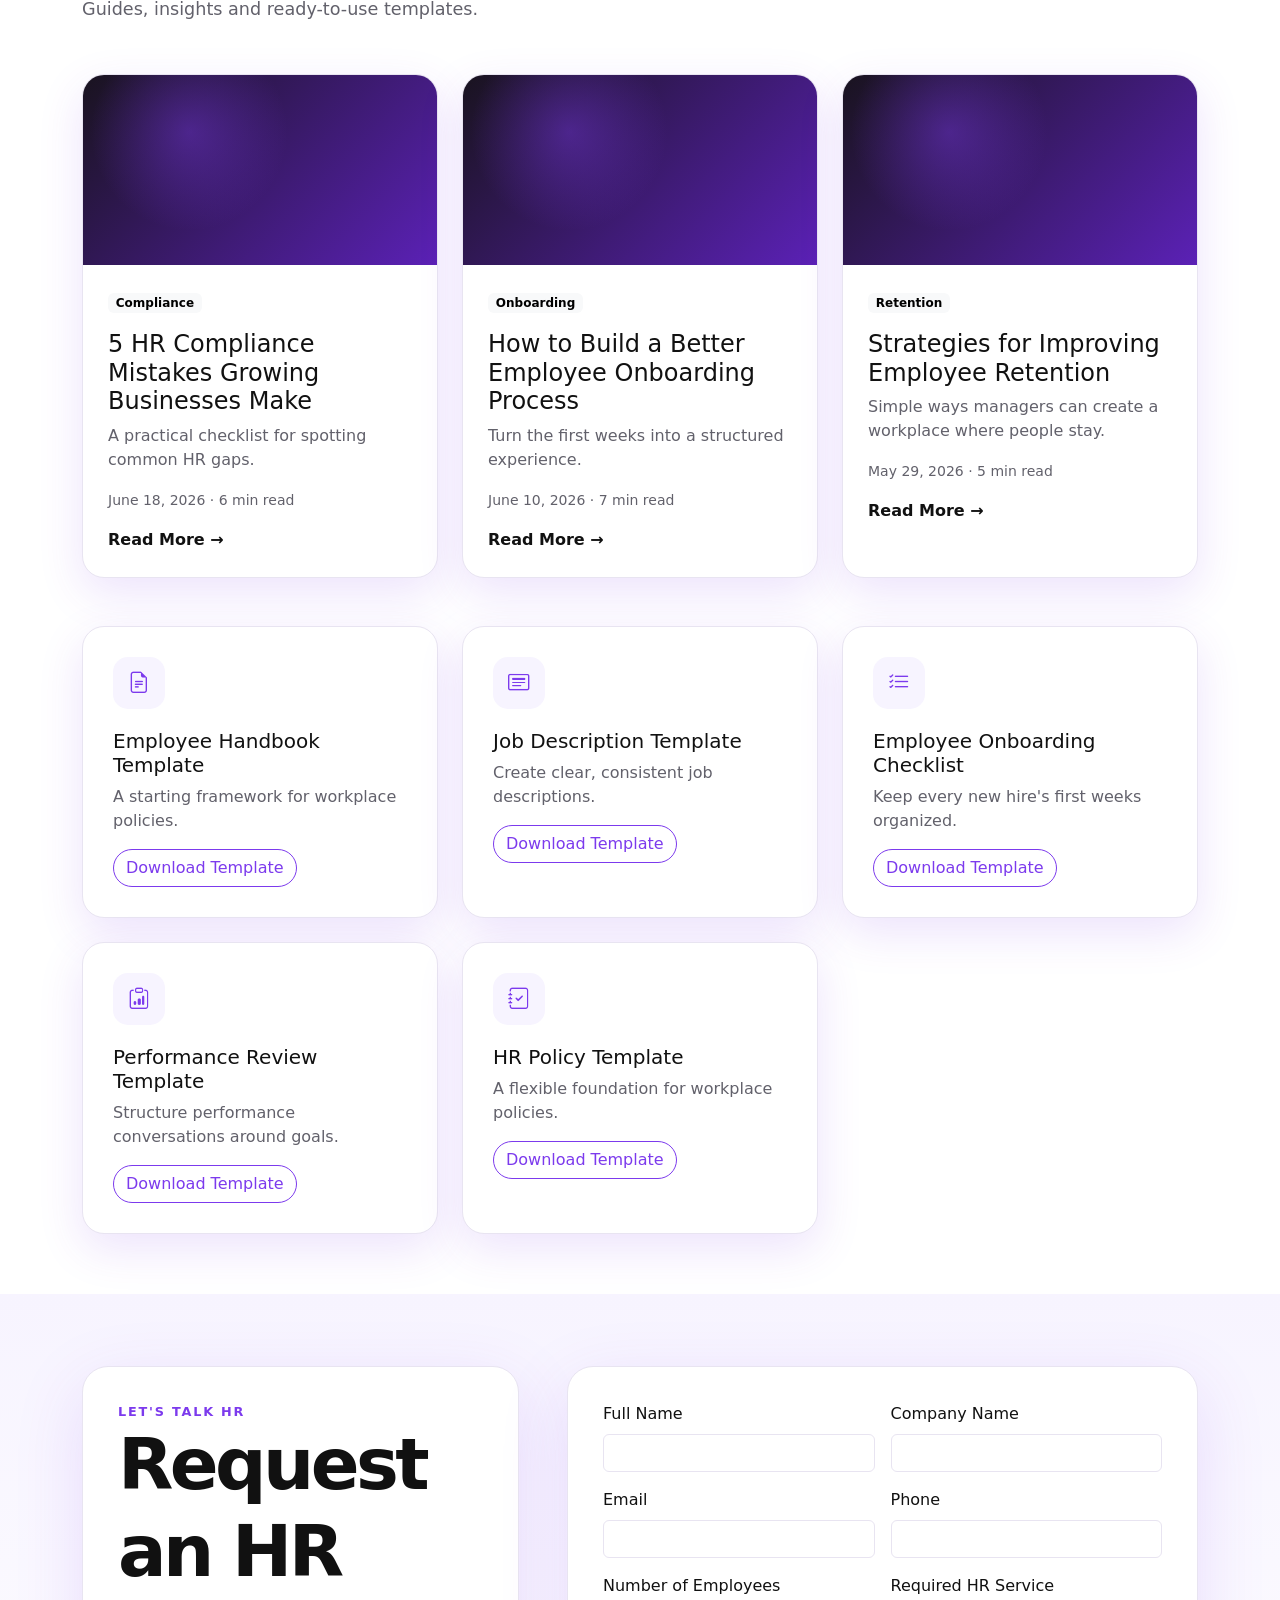
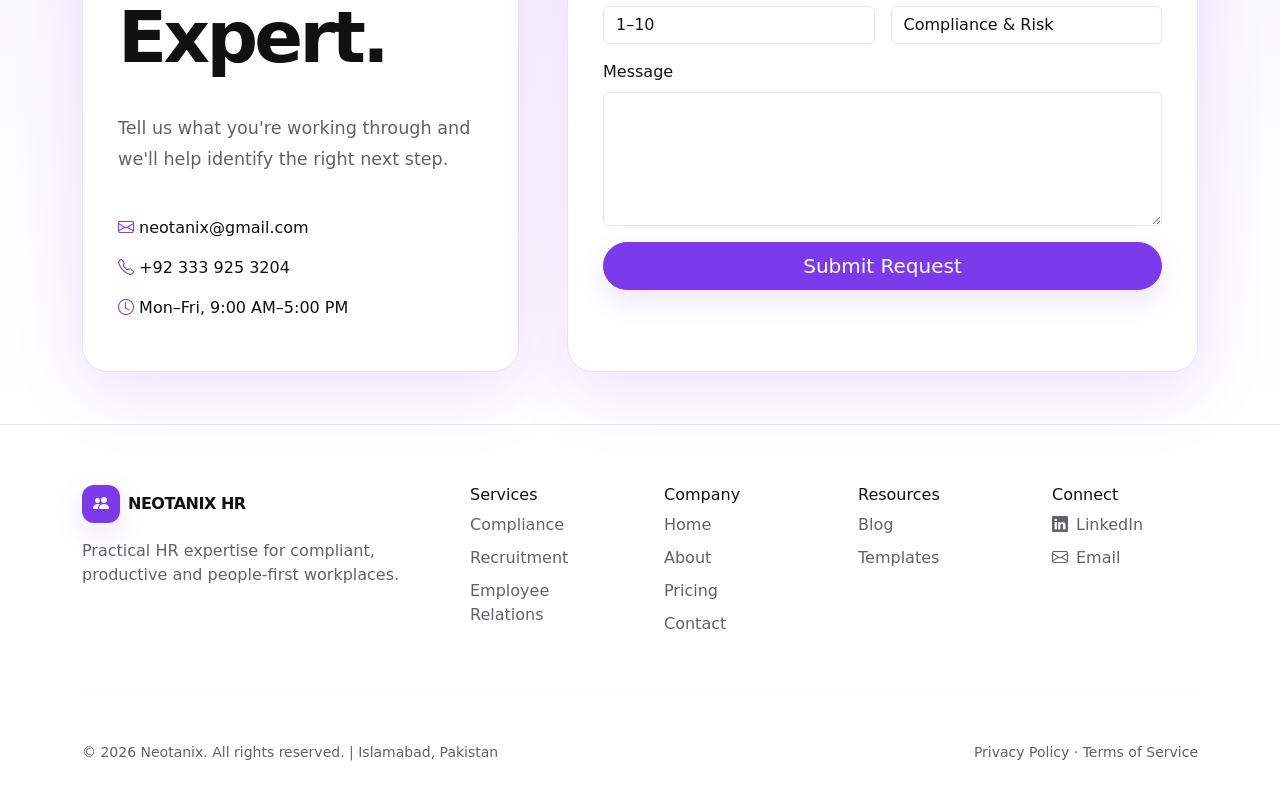
==== commit f086d832: "add new sections and remove unwanted sections" ====
--- a/index.html
+++ b/index.html
@@ -21,7 +21,8 @@
                     <div class="col-xl-7 col-lg-8 reveal">
                         <div class="eyebrow mb-3">Human resources, made practical</div>
                         <!-- <h1>Smarter HR.<br>Stronger Teams.<br>Better Business.</h1> -->
-                        <h1>Your HR Department. Built, Run, and <span class="text-purple">Audit-Ready</span> — Without
+                        <h1>Your HR Department. Built, Run and <span class="text-purple">Audit-Ready</span> —
+                            Without
                             the <span class="text-purple">Overhead</span>.</h1>
                         <p class="copy mt-4">Neotanix helps small and medium businesses build a fully functioning HR
                             department — from policies and compliance to payroll and performance — without hiring an
@@ -35,37 +36,6 @@
                 </div>
             </div>
         </section>
-        <!-- Metrics: quick proof points above the service overview -->
-        <!-- <section class="pb-4">
-            <div class="container">
-                <div class="row g-3">
-                    <div class="col-6 col-lg-3 reveal">
-                        <div class="cardx">
-                            <div class="h3 fw-bold">500+</div>
-                            <div class="muted">Businesses supported</div>
-                        </div>
-                    </div>
-                    <div class="col-6 col-lg-3 reveal">
-                        <div class="cardx">
-                            <div class="h3 fw-bold">10K+</div>
-                            <div class="muted">Employees managed</div>
-                        </div>
-                    </div>
-                    <div class="col-6 col-lg-3 reveal">
-                        <div class="cardx">
-                            <div class="h3 fw-bold">98%</div>
-                            <div class="muted">Client satisfaction</div>
-                        </div>
-                    </div>
-                    <div class="col-6 col-lg-3 reveal">
-                        <div class="cardx">
-                            <div class="h3 fw-bold">15+</div>
-                            <div class="muted">Years of HR expertise</div>
-                        </div>
-                    </div>
-                </div>
-            </div>
-        </section> -->
 
         <!-- Service overview: the three core offerings -->
         <section id="services" class="section">
@@ -76,81 +46,71 @@
                     </h2>
                 </div>
                 <div class="row g-4">
-                    <div class="col-lg-4 reveal">
-                        <div class="cardx">
+                    <div class="col-md-6 col-xl-3 reveal">
+                        <div class="cardx service-box" id="service-technical-recruitment">
+                            <div class="icon"><i class="bi bi-briefcase-fill"></i></div>
+                            <h4>Technical &amp;<br>Non-Technical Recruitment</h4>
+                            <p class="muted">Source, screen and place the right talent for both specialist and
+                                generalist roles.</p>
+                        </div>
+                    </div>
+                    <div class="col-md-6 col-xl-3 reveal">
+                        <div class="cardx service-box" id="service-hr-department-setup">
+                            <div class="icon"><i class="bi bi-building-gear"></i></div>
+                            <h4>HR Department Setup<br>&amp; Outsourcing</h4>
+                            <p class="muted">Build scalable HR operations and outsource the functions you need without
+                                the overhead.</p>
+                        </div>
+                    </div>
+                    <div class="col-md-6 col-xl-3 reveal">
+                        <div class="cardx service-box" id="service-hr-compliance">
                             <div class="icon"><i class="bi bi-shield-check"></i></div>
-                            <h4>Compliance & Risk</h4>
-                            <p class="muted">Reduce HR risk with policies, audits, documentation and compliance
-                                guidance.</p><a class="fw-bold" href="#compliance">Learn More <i
-                                    class="bi bi-arrow-right"></i></a>
-                        </div>
-                    </div>
-                    <div class="col-lg-4 reveal">
-                        <div class="cardx">
-                            <div class="icon"><i class="bi bi-person-plus"></i></div>
-                            <h4>Recruitment & Onboarding</h4>
-                            <p class="muted">Build efficient hiring and onboarding processes that attract and retain
-                                great people.</p><a class="fw-bold" href="#recruitment">Learn More <i
-                                    class="bi bi-arrow-right"></i></a>
-                        </div>
-                    </div>
-                    <div class="col-lg-4 reveal">
-                        <div class="cardx">
-                            <div class="icon"><i class="bi bi-people"></i></div>
-                            <h4>Employee Relations</h4>
-                            <p class="muted">Handle workplace challenges with structured performance, engagement and
-                                advisory support.</p><a class="fw-bold" href="#employee-relations">Learn More <i
-                                    class="bi bi-arrow-right"></i></a>
-                        </div>
-                    </div>
-                    <div class="col-lg-4 reveal">
-                        <div class="cardx">
-                            <div class="icon"><i class="bi bi-people"></i></div>
-                            <h4>Employee Relations</h4>
-                            <p class="muted">Handle workplace challenges with structured performance, engagement and
-                                advisory support.</p><a class="fw-bold" href="#employee-relations">Learn More <i
-                                    class="bi bi-arrow-right"></i></a>
-                        </div>
-                    </div>
-                    <div class="col-lg-4 reveal">
-                        <div class="cardx">
-                            <div class="icon"><i class="bi bi-people"></i></div>
-                            <h4>Employee Relations</h4>
-                            <p class="muted">Handle workplace challenges with structured performance, engagement and
-                                advisory support.</p><a class="fw-bold" href="#employee-relations">Learn More <i
-                                    class="bi bi-arrow-right"></i></a>
-                        </div>
-                    </div>
-                    <div class="col-lg-4 reveal">
-                        <div class="cardx">
-                            <div class="icon"><i class="bi bi-people"></i></div>
-                            <h4>Employee Relations</h4>
-                            <p class="muted">Handle workplace challenges with structured performance, engagement and
-                                advisory support.</p><a class="fw-bold" href="#employee-relations">Learn More <i
-                                    class="bi bi-arrow-right"></i></a>
-                        </div>
-                    </div>
-                    <div class="col-lg-4 reveal">
-                        <div class="cardx">
-                            <div class="icon"><i class="bi bi-people"></i></div>
-                            <h4>Employee Relations</h4>
-                            <p class="muted">Handle workplace challenges with structured performance, engagement and
-                                advisory support.</p><a class="fw-bold" href="#employee-relations">Learn More <i
-                                    class="bi bi-arrow-right"></i></a>
-                        </div>
-                    </div>
-                    <div class="col-lg-4 reveal">
-                        <div class="cardx">
-                            <div class="icon"><i class="bi bi-people"></i></div>
-                            <h4>Employee Relations</h4>
-                            <p class="muted">Handle workplace challenges with structured performance, engagement and
-                                advisory support.</p><a class="fw-bold" href="#employee-relations">Learn More <i
-                                    class="bi bi-arrow-right"></i></a>
-                        </div>
-                    </div>
-
-                </div>
-            </div>
+                            <h4>HR Compliance &amp;<br>Audit Readiness</h4>
+                            <p class="muted">Strengthen compliance, documentation and controls so your people function
+                                is always prepared.</p>
+                        </div>
+                    </div>
+                    <div class="col-md-6 col-xl-3 reveal">
+                        <div class="cardx service-box" id="service-policy-design">
+                            <div class="icon"><i class="bi bi-journal-text"></i></div>
+                            <h4>Policy Design &amp;<br>Employee Handbooks</h4>
+                            <p class="muted">Create clear, practical policies and handbook systems that support
+                                consistency and trust.</p>
+                        </div>
+                    </div>
+                    <div class="col-md-6 col-xl-3 reveal">
+                        <div class="cardx service-box" id="service-payroll-benefits">
+                            <div class="icon"><i class="bi bi-cash-coin"></i></div>
+                            <h4>Payroll &amp; Benefits<br>Administration</h4>
+                            <p class="muted">Manage payroll workflows, benefits support and employee administration with
+                                confidence.</p>
+                        </div>
+                    </div>
+                    <div class="col-md-6 col-xl-3 reveal">
+                        <div class="cardx service-box" id="service-performance-management">
+                            <div class="icon"><i class="bi bi-graph-up-arrow"></i></div>
+                            <h4>Performance Management<br>Systems</h4>
+                            <p class="muted">Build dashboards, review cycles and accountability systems that improve
+                                team performance.</p>
+                        </div>
+                    </div>
+                    <div class="col-md-6 col-xl-3 reveal">
+                        <div class="cardx service-box" id="service-hr-consultancy">
+                            <div class="icon"><i class="bi bi-lightbulb"></i></div>
+                            <h4>HR Consultancy &amp;<br>Advisory</h4>
+                            <p class="muted">Get strategic HR advice for business growth, workforce planning and
+                                operational challenges.</p>
+                        </div>
+                    </div>
+                    <div class="col-md-6 col-xl-3 reveal">
+                        <div class="cardx service-box" id="service-staff-augmentation">
+                            <div class="icon"><i class="bi bi-people-fill"></i></div>
+                            <h4>Staff Augmentation &amp;<br>Remote Engineering Teams</h4>
+                            <p class="muted">Expand your delivery capability with vetted technical talent and remote
+                                engineering support.</p>
+                        </div>
+                    </div>
+                </div>
         </section>
         <!-- Why us: supporting benefits and differentiators -->
         <section id="why" class="section" style="background:var(--soft)">
@@ -204,6 +164,264 @@
             </div>
         </section>
 
+        <section id="why-choose-neotanix" class="section why-choose-section">
+            <div class="container">
+                <div class="text-center mb-5 reveal">
+                    <div class="eyebrow">Why Choose Neotanix</div>
+                    <h2 class="title">8 reasons SMEs trust us with their HR function</h2>
+                </div>
+                <div class="row g-4">
+                    <div class="col-md-6 col-xl-3 reveal">
+                        <div class="cardx reason-card">
+                            <div class="reason-top">
+                                <span class="reason-icon"><i class="bi bi-people-fill"></i></span>
+                                <span class="reason-num">01</span>
+                            </div>
+                            <p class="reason-text"><strong>Top 10% of your next employees will come from our agency.
+                                    Scales With
+                                    You</strong> — HR infrastructure that grows as your headcount grows.</p>
+                        </div>
+                    </div>
+                    <div class="col-md-6 col-xl-3 reveal">
+                        <div class="cardx reason-card">
+                            <div class="reason-top">
+                                <span class="reason-icon"><i class="bi bi-shield-check"></i></span>
+                                <span class="reason-num">02</span>
+                            </div>
+                            <p class="reason-text"><strong>Audit-Ready HR Systems</strong> — documentation and processes
+                                built to
+                                withstand labor, financial, or investor audits.</p>
+                        </div>
+                    </div>
+                    <div class="col-md-6 col-xl-3 reveal">
+                        <div class="cardx reason-card">
+                            <div class="reason-top">
+                                <span class="reason-icon"><i class="bi bi-briefcase-fill"></i></span>
+                                <span class="reason-num">03</span>
+                            </div>
+                            <p class="reason-text"><strong>Full-Function HR Coverage</strong> — not just recruitment; we
+                                manage the
+                                entire employee lifecycle.</p>
+                        </div>
+                    </div>
+                    <div class="col-md-6 col-xl-3 reveal">
+                        <div class="cardx reason-card">
+                            <div class="reason-top">
+                                <span class="reason-icon"><i class="bi bi-clock-history"></i></span>
+                                <span class="reason-num">04</span>
+                            </div>
+                            <p class="reason-text"><strong>Years of Hands-On HR Experience</strong> — real
+                                practitioners, not templated
+                                consultants.</p>
+                        </div>
+                    </div>
+                    <div class="col-md-6 col-xl-3 reveal">
+                        <div class="cardx reason-card">
+                            <div class="reason-top">
+                                <span class="reason-icon"><i class="bi bi-award"></i></span>
+                                <span class="reason-num">05</span>
+                            </div>
+                            <p class="reason-text"><strong>Real Certification Audit Experience</strong> — hands-on
+                                experience passing SOC
+                                2, ISO 27001, HITRUST, ISMS, and CMMI audits with zero high-risk findings, not just
+                                labor law compliance.</p>
+                        </div>
+                    </div>
+                    <div class="col-md-6 col-xl-3 reveal">
+                        <div class="cardx reason-card">
+                            <div class="reason-top">
+                                <span class="reason-icon"><i class="bi bi-lightning-charge"></i></span>
+                                <span class="reason-num">06</span>
+                            </div>
+                            <p class="reason-text"><strong>Fast, Practical Implementation</strong> — systems stood up in
+                                weeks, not
+                                quarters.</p>
+                        </div>
+                    </div>
+                    <div class="col-md-6 col-xl-3 reveal">
+                        <div class="cardx reason-card">
+                            <div class="reason-top">
+                                <span class="reason-icon"><i class="bi bi-sliders"></i></span>
+                                <span class="reason-num">07</span>
+                            </div>
+                            <p class="reason-text"><strong>Flexible Engagement Models</strong> — from one-off audits to
+                                fully outsourced
+                                HR departments.</p>
+                        </div>
+                    </div>
+                    <div class="col-md-6 col-xl-3 reveal">
+                        <div class="cardx reason-card">
+                            <div class="reason-top">
+                                <span class="reason-icon"><i class="bi bi-lock"></i></span>
+                                <span class="reason-num">08</span>
+                            </div>
+                            <p class="reason-text"><strong>Confidential &amp; Trustworthy</strong> — we handle sensitive
+                                employee data
+                                and disputes with discretion.</p>
+                        </div>
+                    </div>
+                </div>
+            </div>
+        </section>
+
+        <section id="about" class="section about-section">
+            <div class="container">
+                <div class="row align-items-center g-4 mb-4 reveal">
+                    <div class="col-lg-7">
+                        <div class="eyebrow">About Us</div>
+                        <h2 class="title">Built by <span class="text-purple">HR </span> practitioners who <span
+                                class="text-purple">understand </span> what small and medium <span
+                                class="text-purple">businesses</span>
+                            actually need</h2>
+                    </div>
+                    <div class="col-lg-5">
+                        <div class="about-highlight-panel">
+                            <span class="mini-badge"><i class="bi bi-stars"></i> HR strategy that scales</span>
+                            <p>We help businesses turn HR from reactive admin into a strategic advantage without
+                                building a large in-house team.</p>
+                        </div>
+                    </div>
+                </div>
+
+                <div class="about-metrics reveal">
+                    <div class="about-metric">
+                        <span class="metric-label">Experience</span>
+                        <strong>12+</strong>
+                        <small>years of hands-on HR leadership</small>
+                    </div>
+                    <div class="about-metric">
+                        <span class="metric-label">Coverage</span>
+                        <strong>Pakistan</strong>
+                        <small>plus international, distributed teams</small>
+                    </div>
+                    <div class="about-metric">
+                        <span class="metric-label">Focus</span>
+                        <strong>Audit-ready</strong>
+                        <small>compliance, governance, and people systems</small>
+                    </div>
+                </div>
+
+                <div class="row g-4">
+                    <div class="col-lg-6 reveal">
+                        <div class="cardx about-card about-card-feature">
+                            <div class="about-card-header">
+                                <span class="about-icon"><i class="bi bi-lightbulb"></i></span>
+                                <h4>Why we exist</h4>
+                            </div>
+                            <p class="about-intro">Neotanix is an HR consultancy and outsourced HR services company
+                                based in Islamabad, Pakistan, helping small and medium-sized businesses build HR
+                                departments that are structured, compliant, and audit-ready — without the cost of hiring
+                                a full internal team.</p>
+                            <p class="muted">Most SMEs grow fast on the product and sales side, and HR gets left behind
+                                — a folder of unsigned contracts, no formal policies, no compliance trail, and no one
+                                clearly responsible for the employee lifecycle. That gap doesn't matter until it does: a
+                                labor dispute, a compliance audit, an investor due diligence process, or simply a team
+                                that's outgrown ad-hoc management.</p>
+                            <p class="muted mb-0">Neotanix exists to close that gap — bringing years of hands-on HR
+                                experience to companies that need real HR infrastructure but aren't ready (or don't
+                                need) to build a large internal department.</p>
+                        </div>
+                    </div>
+
+                    <div class="col-lg-6 reveal">
+                        <div class="cardx about-card about-card-feature">
+                            <div class="about-card-header">
+                                <span class="about-icon"><i class="bi bi-briefcase-fill"></i></span>
+                                <h4>What we do</h4>
+                            </div>
+                            <ul class="about-list">
+                                <li>Technical and Non Technical Recruitement</li>
+                                <li>Documented, compliant HR policies and employee handbooks</li>
+                                <li>Audit-ready HR record-keeping and processes</li>
+                                <li>Payroll and benefits administration</li>
+                                <li>Performance management systems</li>
+                                <li>Recruitment, when you need to hire</li>
+                                <li>Ongoing HR advisory as your company evolves</li>
+                            </ul>
+                        </div>
+                    </div>
+                </div>
+
+                <div class="row g-4 mt-1">
+                    <div class="col-lg-6 reveal">
+                        <div class="cardx about-card">
+                            <div class="about-card-header">
+                                <span class="about-icon"><i class="bi bi-gear-wide-connected"></i></span>
+                                <h4>Our approach</h4>
+                            </div>
+                            <p class="muted mb-0">We don't sell templates. Every business has different risk exposure,
+                                culture, and growth stage — so we start by assessing where your HR function actually
+                                stands today, then build the specific structure you need, in the order that matters most
+                                (usually compliance and documentation first, then systems, then growth-stage HR like
+                                performance management and culture-building).</p>
+                        </div>
+                    </div>
+
+                    <div class="col-lg-6 reveal">
+                        <div class="cardx about-card">
+                            <div class="about-card-header">
+                                <span class="about-icon"><i class="bi bi-globe2"></i></span>
+                                <h4>Where we work</h4>
+                            </div>
+                            <p class="muted">Headquartered in Islamabad, Neotanix works with small and medium businesses
+                                across Pakistan, as well as international companies with distributed or Pakistan-based
+                                teams who need reliable, compliant HR management on the ground.</p>
+                            <h4>Leadership</h4>
+                            <p class="muted mb-0">Neotanix is led by HR practitioners with over a decades of hands-on
+                                experience running HR functions for technology and growth-focused organizations — not
+                                consultants working from templates.</p>
+                        </div>
+                    </div>
+                </div>
+
+                <div class="row g-4 mt-1">
+                    <div class="col-12 reveal">
+                        <div class="cardx about-card about-card-cta">
+                            <p class="muted mb-0">Our leadership has personally built and led audit-ready HR
+                                infrastructure for US-based and Pakistan-based tech companies, representing HR through
+                                SOC 2, ISO 27001, HITRUST, ISMS, and CMMI compliance audits with zero high-risk
+                                findings. That experience spans full-cycle HR operations — workforce planning, talent
+                                acquisition, performance management, compensation, payroll governance, and HR analytics
+                                — across multi-country teams and HRIS platforms including Workday, BambooHR, Zoho
+                                People, and Odoo.</p>
+                            <p class="about-highlight mt-3 mb-0">This is the same rigor we bring to every Neotanix
+                                client: HR systems built to be audited, not just to look good on paper.</p>
+                        </div>
+                    </div>
+                </div>
+            </div>
+        </section>
+
+        <!-- Client testimonials: social proof before the final conversion step -->
+        <section id="testimonials" class="section pt-0">
+            <div class="container">
+                <div class="text-center mb-5 reveal">
+                    <div class="eyebrow">Client Reviews</div>
+                    <h2 class="title">Trusted by teams that need HR to work.</h2>
+                </div>
+                <div class="row g-4">
+                    <div class="col-lg-6 reveal">
+                        <div class="cardx testimonial-card">
+                            <div class="testimonial-quote">"Neotanix helped us go from zero HR documentation to a fully
+                                audit-ready department in under two months. When our investors asked for HR policies
+                                during due diligence, we actually had them."</div>
+                            <div class="testimonial-author">— [Client Name], [Title], [Company]</div>
+                        </div>
+                    </div>
+                    <div class="col-lg-6 reveal">
+                        <div class="cardx testimonial-card">
+                            <div class="testimonial-quote">"We didn't have the budget for a full-time HR head, but we
+                                needed the function. Neotanix gave us that without the overhead."</div>
+                            <div class="testimonial-author">— [Client Name], [Title], [Company]</div>
+                        </div>
+                    </div>
+                    <div class="col-12 text-center reveal mt-3">
+                        <a href="#contact" class="btn btn-purple btn-lg rounded-pill">Get In Touch</a>
+                    </div>
+                </div>
+            </div>
+        </section>
+
         <!-- Call to action: prompt for the primary conversion step -->
         <section class="section pt-0">
             <div class="container reveal">
@@ -220,245 +438,10 @@
             </div>
         </section>
 
-        <!-- Service detail: compliance and risk section -->
-        <section id="compliance" class="page-hero">
-            <div class="container">
-                <div class="row align-items-center g-5">
-                    <div class="col-lg-12 reveal">
-                        <div class="eyebrow mb-3">Protect your business</div>
-                        <h1 class="display-2 fw-bold" style="letter-spacing:-.05em">Compliance & Risk</h1>
-                        <p class="copy mt-4">Build a stronger HR foundation with practical compliance, policies and
-                            risk-management support.</p><a href="#contact"
-                            class="btn btn-purple btn-lg rounded-pill mt-2">Request an HR Expert</a>
-                    </div>
-                </div>
-            </div>
-        </section>
-        <!-- Compliance deliverables list -->
-        <section class="section">
-            <div class="container">
-                <div class="row g-4">
-                    <div class="col-lg-5">
-                        <div class="eyebrow">What's included</div>
-                        <h2 class="title">Practical support, not a pile of paperwork.</h2>
-                    </div>
-                    <div class="col-lg-7">
-                        <ul class="list-unstyled fs-5">
-                            <li class="mb-3"><i class="bi bi-check-circle-fill" style="color:var(--purple)"></i> HR
-                                Compliance Audits</li>
-                            <li class="mb-3"><i class="bi bi-check-circle-fill" style="color:var(--purple)"></i>
-                                Employee Handbook Development</li>
-                            <li class="mb-3"><i class="bi bi-check-circle-fill" style="color:var(--purple)"></i>
-                                Workplace Policy Development</li>
-                            <li class="mb-3"><i class="bi bi-check-circle-fill" style="color:var(--purple)"></i> Risk
-                                Assessment</li>
-                            <li class="mb-3"><i class="bi bi-check-circle-fill" style="color:var(--purple)"></i> Labor
-                                Law Compliance</li>
-                            <li class="mb-3"><i class="bi bi-check-circle-fill" style="color:var(--purple)"></i> HR
-                                Documentation</li>
-                            <li class="mb-3"><i class="bi bi-check-circle-fill" style="color:var(--purple)"></i>
-                                Workplace Safety Guidance</li>
-                        </ul>
-                    </div>
-                </div>
-            </div>
-        </section>
-
-        <!-- Service detail: recruitment and onboarding section -->
-
-        <section id="recruitment" class="page-hero">
-            <div class="container">
-                <div class="row align-items-center g-5">
-                    <div class="col-lg-12 reveal">
-                        <div class="eyebrow mb-3">Build your team</div>
-                        <h1 class="display-2 fw-bold" style="letter-spacing:-.05em">Recruitment & Onboarding</h1>
-                        <p class="copy mt-4">Create a hiring experience that helps you find the right people and get
-                            them productive faster.</p><a href="#contact"
-                            class="btn btn-purple btn-lg rounded-pill mt-2">Request an HR Expert</a>
-                    </div>
-                </div>
-            </div>
-        </section>
-        <!-- Recruitment deliverables list -->
-        <section class="section">
-            <div class="container">
-                <div class="row g-4">
-                    <div class="col-lg-5">
-                        <div class="eyebrow">What's included</div>
-                        <h2 class="title">Practical support, not a pile of paperwork.</h2>
-                    </div>
-                    <div class="col-lg-7">
-                        <ul class="list-unstyled fs-5">
-                            <li class="mb-3"><i class="bi bi-check-circle-fill" style="color:var(--purple)"></i>
-                                Recruitment Strategy</li>
-                            <li class="mb-3"><i class="bi bi-check-circle-fill" style="color:var(--purple)"></i> Job
-                                Description Development</li>
-                            <li class="mb-3"><i class="bi bi-check-circle-fill" style="color:var(--purple)"></i>
-                                Candidate Screening</li>
-                            <li class="mb-3"><i class="bi bi-check-circle-fill" style="color:var(--purple)"></i>
-                                Interview Support</li>
-                            <li class="mb-3"><i class="bi bi-check-circle-fill" style="color:var(--purple)"></i> Hiring
-                                Process Management</li>
-                            <li class="mb-3"><i class="bi bi-check-circle-fill" style="color:var(--purple)"></i>
-                                Employee Onboarding</li>
-                            <li class="mb-3"><i class="bi bi-check-circle-fill" style="color:var(--purple)"></i> New
-                                Hire Documentation</li>
-                        </ul>
-                    </div>
-                </div>
-            </div>
-        </section>
-
-        <!-- Service detail: employee relations section -->
-
-        <section id="employee-relations" class="page-hero">
-            <div class="container">
-                <div class="row align-items-center g-5">
-                    <div class="col-lg-12 reveal">
-                        <div class="eyebrow mb-3">Strengthen your workplace</div>
-                        <h1 class="display-2 fw-bold" style="letter-spacing:-.05em">Employee Relations</h1>
-                        <p class="copy mt-4">Handle employee issues consistently while building a culture where people
-                            can perform and grow.</p><a href="#contact"
-                            class="btn btn-purple btn-lg rounded-pill mt-2">Request an HR Expert</a>
-                    </div>
-                </div>
-            </div>
-        </section>
-        <!-- Employee relations deliverables list -->
-        <section class="section">
-            <div class="container">
-                <div class="row g-4">
-                    <div class="col-lg-5">
-                        <div class="eyebrow">What's included</div>
-                        <h2 class="title">Practical support, not a pile of paperwork.</h2>
-                    </div>
-                    <div class="col-lg-7">
-                        <ul class="list-unstyled fs-5">
-                            <li class="mb-3"><i class="bi bi-check-circle-fill" style="color:var(--purple)"></i>
-                                Employee Conflict Resolution</li>
-                            <li class="mb-3"><i class="bi bi-check-circle-fill" style="color:var(--purple)"></i>
-                                Performance Management</li>
-                            <li class="mb-3"><i class="bi bi-check-circle-fill" style="color:var(--purple)"></i>
-                                Workplace Investigations</li>
-                            <li class="mb-3"><i class="bi bi-check-circle-fill" style="color:var(--purple)"></i>
-                                Employee Engagement</li>
-                            <li class="mb-3"><i class="bi bi-check-circle-fill" style="color:var(--purple)"></i>
-                                Disciplinary Guidance</li>
-                            <li class="mb-3"><i class="bi bi-check-circle-fill" style="color:var(--purple)"></i>
-                                Retention Strategies</li>
-                            <li class="mb-3"><i class="bi bi-check-circle-fill" style="color:var(--purple)"></i> HR
-                                Advisory Services</li>
-                        </ul>
-                    </div>
-                </div>
-            </div>
-        </section>
-
-        <!-- Pricing: plan cards and estimator -->
-
-        <section id="pricing" class="page-hero">
-            <div class="container-fluid px-4 px-lg-5 text-center reveal">
-                <div class="eyebrow">Simple pricing</div>
-                <h1 class="display-2 fw-bold" style="letter-spacing:-.05em">HR support that scales with you.</h1>
-                <p class="copy mx-auto mt-4">Choose a starting plan or use the estimator to get a rough monthly budget.
-                </p>
-            </div>
-        </section>
-        <!-- Pricing estimator tool -->
-        <section class="section pt-3">
-            <div class="container">
-                <div class="row g-4">
-                    <div class="col-lg-4 reveal">
-                        <div class="cardx ">
-                            <div class="eyebrow">Essential</div>
-                            <h3>For small teams</h3>
-                            <div class="price mt-4">$650 /mo</div>
-                            <p class="muted">A practical HR foundation.</p>
-                            <ul class="list-unstyled muted">
-                                <li class='mb-2'><i class='bi bi-check-circle-fill' style='color:var(--purple)'></i>
-                                    Core HR advisory</li>
-                                <li class='mb-2'><i class='bi bi-check-circle-fill' style='color:var(--purple)'></i>
-                                    Policy guidance</li>
-                                <li class='mb-2'><i class='bi bi-check-circle-fill' style='color:var(--purple)'></i>
-                                    Basic compliance review</li>
-                            </ul><a href="#contact" class="btn btn-purple rounded-pill w-100">Get Started</a>
-                        </div>
-                    </div>
-                    <div class="col-lg-4 reveal">
-                        <div class="cardx featured">
-                            <div class="eyebrow">Professional</div>
-                            <h3>For growing teams</h3>
-                            <div class="price mt-4">$1,100 /mo</div>
-                            <p class="muted">More hands-on HR support.</p>
-                            <ul class="list-unstyled muted">
-                                <li class='mb-2'><i class='bi bi-check-circle-fill' style='color:var(--purple)'></i>
-                                    Everything in Essential</li>
-                                <li class='mb-2'><i class='bi bi-check-circle-fill' style='color:var(--purple)'></i>
-                                    Recruitment support</li>
-                                <li class='mb-2'><i class='bi bi-check-circle-fill' style='color:var(--purple)'></i>
-                                    Employee relations</li>
-                            </ul><a href="#contact" class="btn btn-purple rounded-pill w-100">Get Started</a>
-                        </div>
-                    </div>
-                    <div class="col-lg-4 reveal">
-                        <div class="cardx ">
-                            <div class="eyebrow">Enterprise</div>
-                            <h3>For complex organizations</h3>
-                            <div class="price mt-4">Custom</div>
-                            <p class="muted">Designed around your HR operation.</p>
-                            <ul class="list-unstyled muted">
-                                <li class='mb-2'><i class='bi bi-check-circle-fill' style='color:var(--purple)'></i>
-                                    Dedicated HR expertise</li>
-                                <li class='mb-2'><i class='bi bi-check-circle-fill' style='color:var(--purple)'></i>
-                                    Advanced compliance</li>
-                                <li class='mb-2'><i class='bi bi-check-circle-fill' style='color:var(--purple)'></i>
-                                    Custom HR programs</li>
-                            </ul><a href="#contact" class="btn btn-purple rounded-pill w-100">Get Started</a>
-                        </div>
-                    </div>
-                </div>
-            </div>
-        </section>
-        <section class="section pt-0">
-            <div class="container">
-                <div class="estimator reveal">
-                    <div class="row g-5">
-                        <div class="col-lg-5">
-                            <div class="eyebrow">Interactive estimator</div>
-                            <h2 class="title">Estimate your monthly HR support.</h2>
-                            <p class="muted">This is a planning estimate, not a final quote.</p>
-                        </div>
-                        <div class="col-lg-7">
-                            <div class="row g-3">
-                                <div class="col-md-6"><label class="form-label">Number of employees</label><input
-                                        id="employees" type="number" min="1" value="50"
-                                        class="form-control form-control-lg"></div>
-                                <div class="col-md-6"><label class="form-label">Company size</label><select
-                                        id="companySize" class="form-select form-select-lg">
-                                        <option value="small">Small</option>
-                                        <option value="medium" selected>Medium</option>
-                                        <option value="large">Large</option>
-                                    </select></div>
-                                <div class="col-md-6">
-                                    <div class="form-check mt-3"><input id="recruitmentSupport" class="form-check-input"
-                                            type="checkbox"><label class="form-check-label">Recruitment support</label>
-                                    </div>
-                                </div>
-                                <div class="col-md-6">
-                                    <div class="form-check mt-3"><input id="complianceSupport" class="form-check-input"
-                                            type="checkbox"><label class="form-check-label">Compliance support</label>
-                                    </div>
-                                </div>
-                            </div>
-                            <div class="result mt-4"><small class="muted">Estimated Monthly Cost</small>
-                                <div id="estimate" class="display-5 fw-bold">$1,450 / month</div><small
-                                    class="muted">Approximation only. Final pricing depends on requirements.</small>
-                            </div>
-                        </div>
-                    </div>
-                </div>
-            </div>
-        </section>
+
+
+
+
         <!-- Process: how the engagement works -->
         <section id="process" class="section" style="background:var(--soft)">
             <div class="container">
@@ -542,8 +525,9 @@
                             <h2 class="accordion-header"><button class="accordion-button" data-bs-toggle="collapse"
                                     data-bs-target="#q1">Can you support a small business?</button></h2>
                             <div id="q1" class="accordion-collapse collapse show">
-                                <div class="accordion-body muted">Yes. Services can be tailored to the size, maturity
-                                    and priorities of your organization.</div>
+                                <div class="accordion-body muted">Yes. We work with growing businesses that need
+                                    practical HR support without the cost of building a full in-house team. Our
+                                    engagement model is designed to scale with your stage of growth.</div>
                             </div>
                         </div>
                         <div class="accordion-item">
@@ -551,8 +535,50 @@
                                     data-bs-toggle="collapse" data-bs-target="#q2">Can you work with our existing HR
                                     team?</button></h2>
                             <div id="q2" class="accordion-collapse collapse">
-                                <div class="accordion-body muted">Yes. We can provide specialist support alongside
-                                    internal HR teams.</div>
+                                <div class="accordion-body muted">Yes. We often support internal HR teams with
+                                    specialist expertise in compliance, HR operations, policy design, recruitment, and
+                                    audit readiness.</div>
+                            </div>
+                        </div>
+                        <div class="accordion-item">
+                            <h2 class="accordion-header"><button class="accordion-button collapsed"
+                                    data-bs-toggle="collapse" data-bs-target="#q3">Do you help with HR compliance and
+                                    audit preparation?</button></h2>
+                            <div id="q3" class="accordion-collapse collapse">
+                                <div class="accordion-body muted">Absolutely. We help organizations build compliant HR
+                                    processes, documentation, policies, and record-keeping systems that are ready for
+                                    scrutiny from investors, regulators, or internal audits.</div>
+                            </div>
+                        </div>
+                        <div class="accordion-item">
+                            <h2 class="accordion-header"><button class="accordion-button collapsed"
+                                    data-bs-toggle="collapse" data-bs-target="#q4">What is the difference between
+                                    outsourced HR and a full-time hire?</button></h2>
+                            <div id="q4" class="accordion-collapse collapse">
+                                <div class="accordion-body muted">Outsourced HR gives you immediate access to HR
+                                    expertise, systems, and support without the cost of a full internal department. It
+                                    is especially useful for businesses that need strategic capability but are not ready
+                                    for a permanent senior HR function.</div>
+                            </div>
+                        </div>
+                        <div class="accordion-item">
+                            <h2 class="accordion-header"><button class="accordion-button collapsed"
+                                    data-bs-toggle="collapse" data-bs-target="#q5">Can you help us hire the right
+                                    people?</button></h2>
+                            <div id="q5" class="accordion-collapse collapse">
+                                <div class="accordion-body muted">Yes. We support both technical and non-technical
+                                    recruitment, from sourcing and screening to process design and onboarding support
+                                    for new hires.</div>
+                            </div>
+                        </div>
+                        <div class="accordion-item">
+                            <h2 class="accordion-header"><button class="accordion-button collapsed"
+                                    data-bs-toggle="collapse" data-bs-target="#q6">Do you only work with Pakistan-based
+                                    companies?</button></h2>
+                            <div id="q6" class="accordion-collapse collapse">
+                                <div class="accordion-body muted">No. We support SMEs across Pakistan and international
+                                    companies that need reliable HR management for distributed or Pakistan-based teams.
+                                </div>
                             </div>
                         </div>
                     </div>
--- a/css/style.css
+++ b/css/style.css
@@ -33,7 +33,11 @@
 section[id],
 div[id="blog"],
 div[id="templates"] {
-    scroll-margin-top: 96px
+    scroll-margin-top: 84px
+}
+
+.service-box {
+    scroll-margin-top: 100px
 }
 
 body {
@@ -72,6 +76,43 @@
     color: var(--purple) !important
 }
 
+.dropdown-menu {
+    background: var(--surface);
+    border: 1px solid var(--border);
+    box-shadow: 0 18px 40px rgba(124, 58, 237, .12);
+    border-radius: 16px;
+    padding: 10px;
+}
+
+.dropdown-item {
+    color: var(--text);
+    border-radius: 10px;
+    padding: .7rem .9rem;
+    transition: .2s ease;
+}
+
+.dropdown-item:hover,
+.dropdown-item:focus {
+    background: var(--soft);
+    color: var(--text)
+}
+
+[data-theme=dark] .dropdown-menu {
+    background: #0f0c14;
+    border-color: var(--border);
+    box-shadow: 0 22px 50px rgba(0, 0, 0, .35);
+}
+
+[data-theme=dark] .dropdown-item {
+    color: #f3f0ff;
+}
+
+[data-theme=dark] .dropdown-item:hover,
+[data-theme=dark] .dropdown-item:focus {
+    background: rgba(124, 58, 237, .16);
+    color: #fff;
+}
+
 .text-purple {
     color: #7c3aed
 }
@@ -145,6 +186,11 @@
     box-shadow: 0 18px 60px rgba(124, 58, 237, .08)
 }
 
+[data-theme=dark] .hero:before {
+    background: #070707;
+    box-shadow: 0 18px 60px rgba(0, 0, 0, .30)
+}
+
 .hero .container {
     position: relative;
     z-index: 1;
@@ -160,7 +206,7 @@
 }
 
 .hero h1 {
-    font-size: clamp(3.2rem, 6vw, 5.4rem);
+    font-size: clamp(3.2rem, 6vw, 4.2rem);
     line-height: .92;
     letter-spacing: -.07em;
     font-weight: 900;
@@ -206,7 +252,7 @@
 
 /* Shared section spacing and card styles */
 .section {
-    padding: 90px 0
+    padding: 60px 0
 }
 
 .title {
@@ -234,6 +280,415 @@
     box-shadow: 0 25px 65px var(--shadow)
 }
 
+.service-box {
+    position: relative;
+    transition: all .25s ease;
+    cursor: pointer;
+}
+
+.service-box.active {
+    border: 2px solid rgba(124, 58, 237, .9);
+    box-shadow: 0 0 0 4px rgba(124, 58, 237, .16), 0 20px 58px rgba(124, 58, 237, .28), 0 10px 24px rgba(124, 58, 237, .18);
+    transform: translateY(-9px);
+    animation: servicePulse .45s ease;
+}
+
+@keyframes servicePulse {
+    0% {
+        transform: translateY(0) scale(1);
+        box-shadow: 0 0 0 0 rgba(124, 58, 237, .22);
+    }
+
+    45% {
+        transform: translateY(-10px) scale(1.01);
+        box-shadow: 0 0 0 6px rgba(124, 58, 237, .10), 0 22px 56px rgba(124, 58, 237, .24);
+    }
+
+    100% {
+        transform: translateY(-9px) scale(1);
+        box-shadow: 0 0 0 4px rgba(124, 58, 237, .16), 0 20px 58px rgba(124, 58, 237, .28), 0 10px 24px rgba(124, 58, 237, .18);
+    }
+}
+
+.why-choose-section {
+    background: #ffffff;
+}
+
+[data-theme=dark] .why-choose-section {
+    background: #0d0b12;
+}
+
+.about-section {
+    background: linear-gradient(180deg, color-mix(in srgb, var(--soft) 80%, #fff 20%), var(--surface));
+    position: relative;
+    overflow: hidden;
+}
+
+[data-theme=dark] .about-section {
+    background: #17121f;
+}
+
+.about-section::before,
+.about-section::after {
+    content: "";
+    position: absolute;
+    border-radius: 50%;
+    filter: blur(70px);
+    opacity: .28;
+    pointer-events: none;
+}
+
+.about-section::before {
+    width: 260px;
+    height: 260px;
+    background: rgba(124, 58, 237, .28);
+    top: 30px;
+    left: -40px;
+}
+
+.about-section::after {
+    width: 320px;
+    height: 320px;
+    background: rgba(167, 139, 250, .24);
+    right: -60px;
+    bottom: 40px;
+}
+
+.about-highlight-panel {
+    background: linear-gradient(135deg, rgba(124, 58, 237, 0.12), rgba(255, 255, 255, 0.5));
+    border: 1px solid rgba(124, 58, 237, .18);
+    border-radius: 22px;
+    padding: 22px 20px;
+    box-shadow: 0 18px 40px rgba(124, 58, 237, .08);
+    animation: floatInUp .8s ease both;
+}
+
+[data-theme=dark] .about-highlight-panel {
+    background: linear-gradient(135deg, rgba(124, 58, 237, 0.18), rgba(17, 17, 17, 0.72));
+    border-color: rgba(196, 181, 253, .2);
+}
+
+.mini-badge {
+    display: inline-flex;
+    align-items: center;
+    gap: 8px;
+    background: rgba(124, 58, 237, .12);
+    border: 1px solid rgba(124, 58, 237, .2);
+    color: var(--purple);
+    border-radius: 999px;
+    padding: 8px 12px;
+    font-size: .78rem;
+    font-weight: 700;
+    letter-spacing: .08em;
+    text-transform: uppercase;
+}
+
+.about-highlight-panel p {
+    margin: 16px 0 0;
+    color: var(--text);
+    line-height: 1.7;
+    font-weight: 500;
+}
+
+.about-metrics {
+    display: grid;
+    grid-template-columns: repeat(3, minmax(0, 1fr));
+    gap: 18px;
+    margin-bottom: 28px;
+}
+
+.about-metric {
+    background: rgba(255, 255, 255, 0.55);
+    border: 1px solid rgba(124, 58, 237, .12);
+    border-radius: 20px;
+    padding: 20px 18px;
+    text-align: center;
+    box-shadow: 0 10px 30px rgba(124, 58, 237, .06);
+    animation: floatInUp .8s ease both;
+}
+
+[data-theme=dark] .about-metric {
+    background: rgba(17, 17, 17, .8);
+    border-color: rgba(196, 181, 253, .18);
+}
+
+.metric-label {
+    display: block;
+    font-size: .75rem;
+    letter-spacing: .12em;
+    text-transform: uppercase;
+    color: var(--muted);
+    margin-bottom: 10px;
+}
+
+.about-metric strong {
+    display: block;
+    color: var(--purple);
+    font-size: clamp(1.5rem, 2vw, 2.1rem);
+    margin-bottom: 8px;
+    letter-spacing: -.04em;
+}
+
+.about-metric small {
+    color: var(--muted);
+    line-height: 1.5;
+}
+
+.about-card {
+    padding: 28px 26px;
+    height: 100%;
+    position: relative;
+    overflow: hidden;
+    transition: transform .25s ease, box-shadow .25s ease;
+}
+
+.about-card::before {
+    content: "";
+    position: absolute;
+    inset: 0 auto auto 0;
+    width: 100%;
+    height: 4px;
+    background: linear-gradient(90deg, var(--purple), #d8b4fe);
+    opacity: 0;
+    transition: opacity .25s ease;
+}
+
+.about-card:hover {
+    transform: translateY(-8px);
+    box-shadow: 0 25px 55px rgba(124, 58, 237, .14);
+}
+
+.about-card:hover::before {
+    opacity: 1;
+}
+
+.about-card-feature {
+    background: linear-gradient(180deg, rgba(255, 255, 255, 0.98), rgba(124, 58, 237, 0.02));
+}
+
+[data-theme=dark] .about-card-feature {
+    background: linear-gradient(180deg, rgba(17, 17, 17, 0.95), rgba(124, 58, 237, 0.06));
+}
+
+.about-card-header {
+    display: flex;
+    align-items: center;
+    gap: 12px;
+    margin-bottom: 18px;
+}
+
+.about-icon {
+    width: 46px;
+    height: 46px;
+    display: grid;
+    place-items: center;
+    border-radius: 14px;
+    background: rgba(124, 58, 237, .12);
+    color: var(--purple);
+    font-size: 1.2rem;
+    box-shadow: inset 0 0 0 1px rgba(124, 58, 237, .08);
+}
+
+.about-intro {
+    color: var(--text);
+    font-size: 1.08rem;
+    line-height: 1.8;
+    margin-bottom: 1.2rem;
+}
+
+.about-card h4 {
+    font-size: 1.2rem;
+    font-weight: 800;
+    letter-spacing: -.02em;
+    margin-bottom: 0;
+    color: var(--text);
+}
+
+.about-list {
+    list-style: none;
+    margin: 0;
+    padding: 0;
+}
+
+.about-list li {
+    position: relative;
+    padding-left: 1.2rem;
+    margin-bottom: .7rem;
+    color: var(--muted);
+    line-height: 1.7;
+    transition: transform .2s ease;
+}
+
+.about-card:hover .about-list li {
+    transform: translateX(3px);
+}
+
+.about-list li::before {
+    content: "•";
+    position: absolute;
+    left: 0;
+    color: var(--purple);
+    font-weight: 800;
+}
+
+.about-highlight {
+    color: var(--text);
+    font-weight: 600;
+    line-height: 1.8;
+}
+
+.about-card-cta {
+    background: linear-gradient(135deg, rgba(124, 58, 237, 0.08), rgba(196, 181, 253, 0.06));
+}
+
+[data-theme=dark] .about-card-cta {
+    background: linear-gradient(135deg, rgba(124, 58, 237, 0.12), rgba(17, 17, 17, 0.9));
+}
+
+@keyframes floatInUp {
+    from {
+        opacity: 0;
+        transform: translateY(18px);
+    }
+
+    to {
+        opacity: 1;
+        transform: translateY(0);
+    }
+}
+
+.reason-card {
+    position: relative;
+    padding: 24px 20px 22px;
+    min-height: 245px;
+    border: 1px solid rgba(124, 58, 237, .15);
+    background: linear-gradient(180deg, rgba(255, 255, 255, 0.96), rgba(124, 58, 237, 0.025));
+    overflow: hidden;
+    animation: floatIn .7s ease both;
+}
+
+[data-theme=dark] .reason-card {
+    background: linear-gradient(180deg, rgba(17, 17, 17, 0.96), rgba(124, 58, 237, 0.08));
+    border-color: rgba(196, 181, 253, .2);
+}
+
+.reason-card::before {
+    content: "";
+    position: absolute;
+    inset: 0 auto auto 0;
+    width: 100%;
+    height: 4px;
+    background: linear-gradient(90deg, var(--purple), #c4b5fd);
+    opacity: 0;
+    transition: .3s ease;
+}
+
+.reason-card:hover {
+    transform: translateY(-10px) scale(1.01);
+    box-shadow: 0 22px 54px rgba(124, 58, 237, .18), 0 0 0 1px rgba(124, 58, 237, .18);
+}
+
+.reason-card:hover::before {
+    opacity: 1;
+}
+
+.reason-top {
+    display: flex;
+    align-items: center;
+    justify-content: space-between;
+    margin-bottom: 18px;
+}
+
+.reason-icon {
+    width: 48px;
+    height: 48px;
+    display: grid;
+    place-items: center;
+    border-radius: 14px;
+    background: var(--soft);
+    color: var(--purple);
+    font-size: 1.25rem;
+    box-shadow: inset 0 0 0 1px rgba(124, 58, 237, .08);
+}
+
+.reason-num {
+    font-size: .72rem;
+    font-weight: 800;
+    letter-spacing: .16em;
+    color: var(--purple);
+}
+
+.reason-text {
+    margin: 0;
+    color: var(--muted);
+    font-size: .96rem;
+    line-height: 1.7;
+    font-weight: 400;
+    letter-spacing: -.01em;
+}
+
+.reason-text::before {
+    content: "";
+}
+
+.reason-text strong,
+.reason-text b {
+    color: var(--text);
+    font-weight: 700;
+}
+
+.testimonial-card {
+    padding: 32px 28px;
+    border: 1px solid rgba(124, 58, 237, .15);
+    background: linear-gradient(180deg, rgba(255, 255, 255, .98), rgba(124, 58, 237, .02));
+    position: relative;
+    overflow: hidden;
+}
+
+[data-theme=dark] .testimonial-card {
+    background: linear-gradient(180deg, rgba(17, 17, 17, .96), rgba(124, 58, 237, .08));
+    border-color: rgba(196, 181, 253, .2);
+}
+
+.testimonial-card::before {
+    content: "\201C";
+    position: absolute;
+    top: 12px;
+    right: 22px;
+    font-size: 4.5rem;
+    line-height: 1;
+    color: rgba(124, 58, 237, .18);
+    font-weight: 800;
+}
+
+.testimonial-quote {
+    color: var(--text);
+    font-size: 1.08rem;
+    line-height: 1.8;
+    font-weight: 500;
+    margin-bottom: 20px;
+    padding-right: 28px;
+}
+
+.testimonial-author {
+    color: var(--purple);
+    font-weight: 700;
+    font-size: .96rem;
+    line-height: 1.6;
+}
+
+@keyframes floatIn {
+    from {
+        opacity: 0;
+        transform: translateY(22px);
+    }
+
+    to {
+        opacity: 1;
+        transform: translateY(0);
+    }
+}
+
 .icon {
     width: 52px;
     height: 52px;
@@ -248,7 +703,7 @@
 
 /* Large page-hero blocks for service and pricing sections */
 .page-hero {
-    padding: 100px 0 65px;
+    padding: 72px 0 52px;
     background: linear-gradient(180deg, var(--soft), transparent)
 }
 
@@ -369,6 +824,31 @@
     box-shadow: 0 30px 80px var(--shadow)
 }
 
+.cta .btn-light {
+    background: #fff;
+    border-color: #fff;
+    color: var(--purple);
+    transition: .2s ease;
+}
+
+.cta .btn-light:hover {
+    background: #f3e8ff;
+    border-color: #f3e8ff;
+    color: var(--purple);
+}
+
+[data-theme=dark] .cta .btn-light {
+    background: #fff;
+    border-color: #fff;
+    color: var(--purple);
+}
+
+[data-theme=dark] .cta .btn-light:hover {
+    background: #f3e8ff;
+    border-color: #f3e8ff;
+    color: var(--purple);
+}
+
 /* Footer link group styling */
 footer {
     border-top: 1px solid var(--border);
